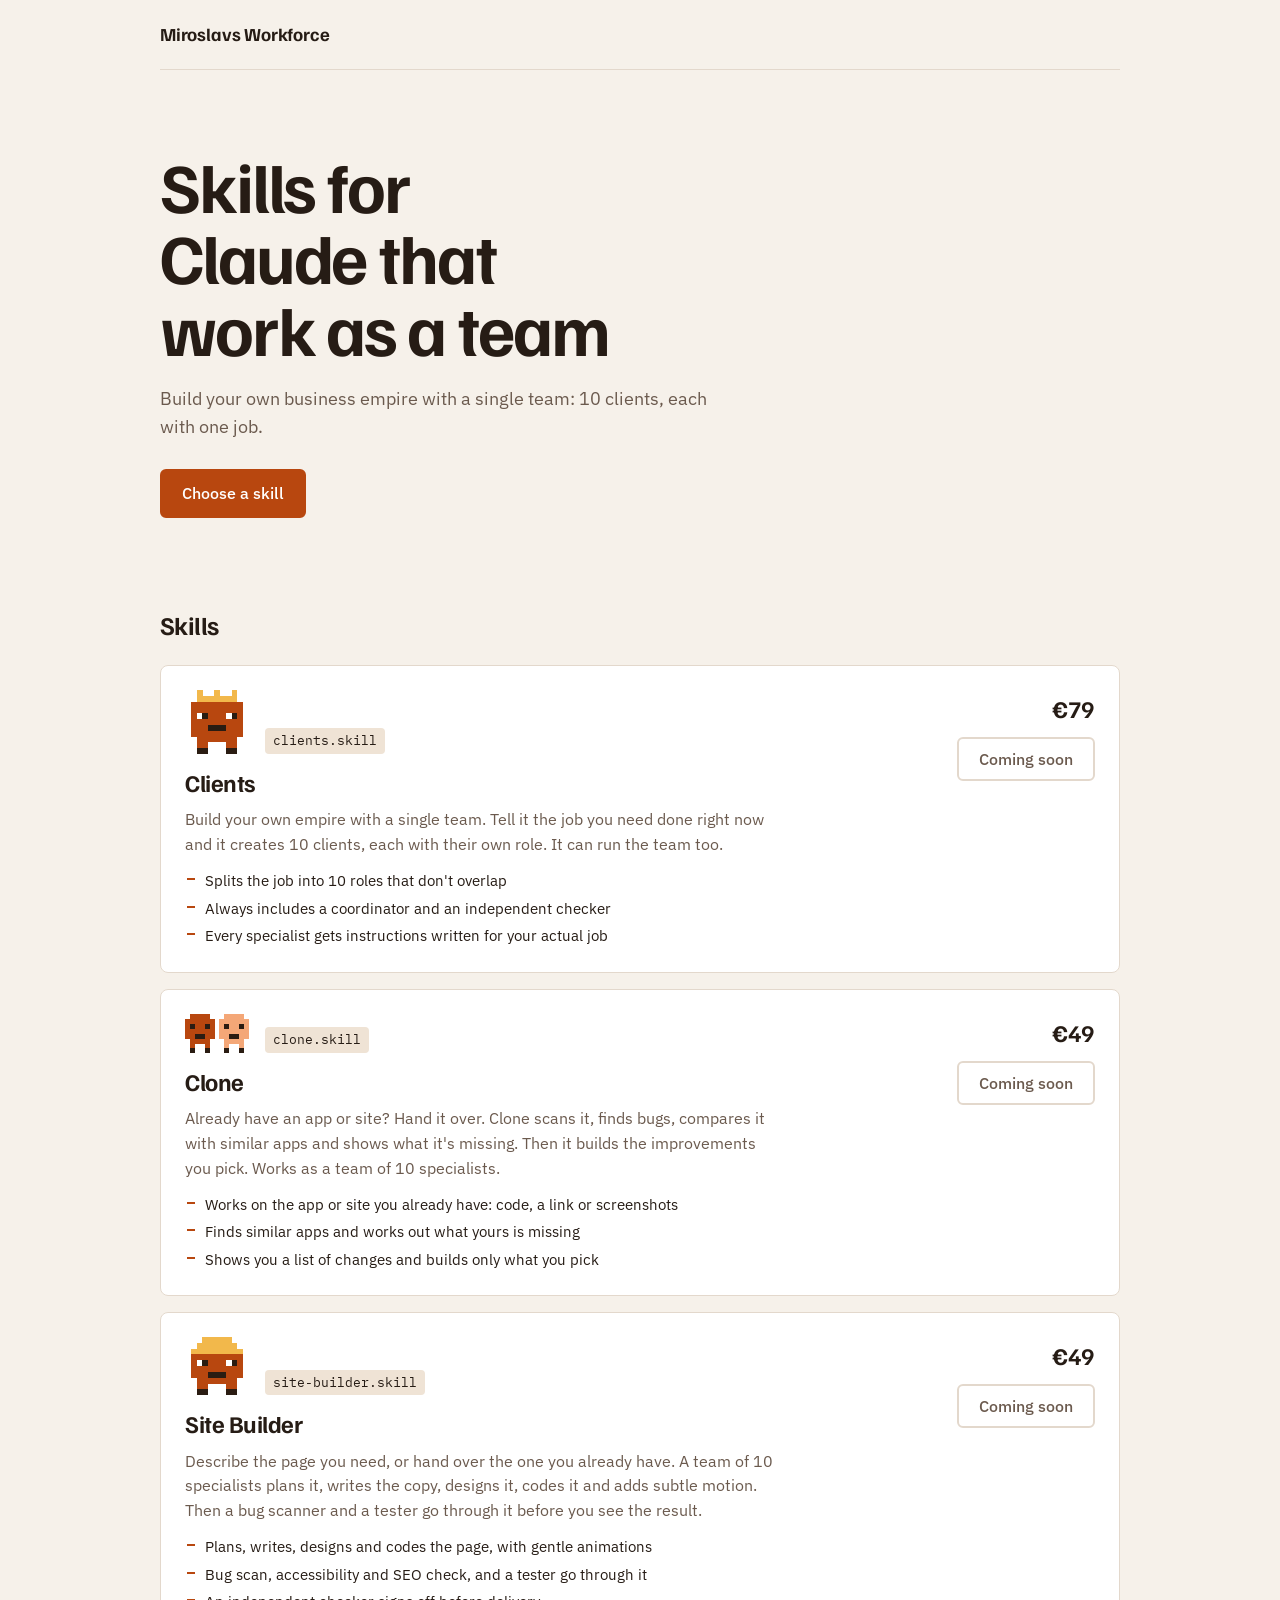
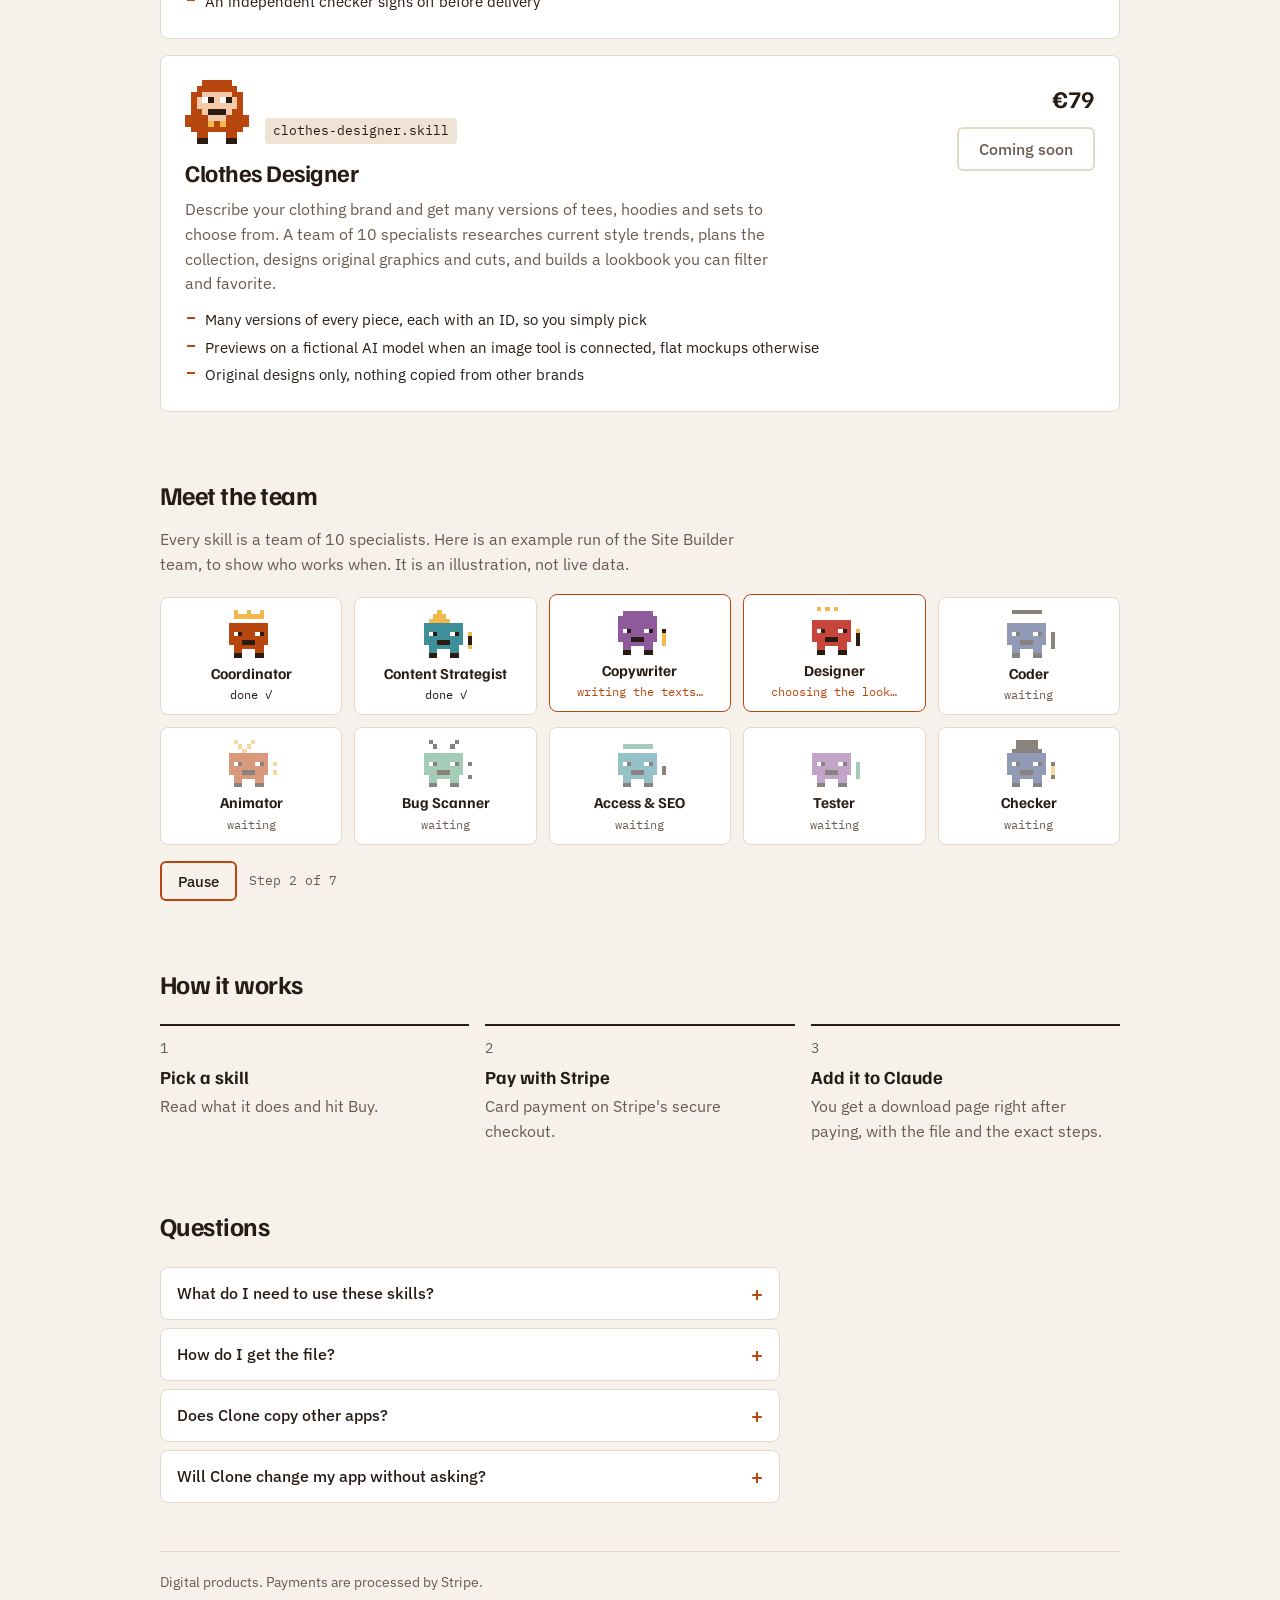
==== index.html @ 4126d60d "Add animated team demo section Co-Authored-By: Claude Sonnet 5.5 <noreply@anthropic.com> Claude-Sess" ====
<!doctype html>
<html lang="en">
<head>
<meta charset="utf-8">
<meta name="viewport" content="width=device-width, initial-scale=1, viewport-fit=cover">
<meta name="description" content="Ready-made skills for Claude. Clone improves the app or site you already have. Clients builds a team of 10 specialists for any job. Site Builder builds web pages. Clothes Designer creates clothing-brand collections.">
<meta property="og:title" content="Miroslavs Workforce">
<meta property="og:description" content="Build your own business empire with a single team of 10 clients.">
<meta property="og:type" content="website">
<style>*,*::before,*::after{box-sizing:border-box}body{margin:0}img{max-width:100%}[hidden]{display:none!important}</style>
<title>Miroslavs Workforce</title>
<link rel="preconnect" href="https://fonts.googleapis.com">
<link rel="preconnect" href="https://fonts.gstatic.com" crossorigin>
<link rel="stylesheet" href="https://fonts.googleapis.com/css2?family=Familjen+Grotesk:wght@500;700&family=IBM+Plex+Sans:wght@400;500&family=IBM+Plex+Mono:wght@400;500&display=swap">
<style>
/* Layout: ľavo zarovnaná stránka, skilly ako riadky katalógu so súborovou štítkou (.skill) ako hlavným motívom. */
:root {
  --bg: #F6F1EA;
  --surface: #FFFFFF;
  --fg: #261C15;
  --muted: #6B5A4E;
  --line: #E3D8CC;
  --accent: #B8470F;
  --accent-ink: #FFFFFF;
  --chip: #EFE3D5;
  --shadow: rgba(38, 28, 21, 0.12);
  --font-display: "Familjen Grotesk", "Helvetica Neue", Arial, sans-serif;
  --font-body: "IBM Plex Sans", system-ui, -apple-system, "Segoe UI", sans-serif;
  --font-mono: "IBM Plex Mono", ui-monospace, "SF Mono", Menlo, Consolas, monospace;
}
@media (prefers-color-scheme: dark) {
  :root:not([data-theme="light"]) {
    --bg: #17120E; --surface: #211A15; --fg: #F3EBE3; --muted: #BBA999;
    --line: #3A2E25; --accent: #F28B50; --accent-ink: #231207; --chip: #2B2119; --shadow: rgba(0, 0, 0, 0.45);
    color-scheme: dark;
  }
}
:root[data-theme="dark"] {
  --bg: #17120E; --surface: #211A15; --fg: #F3EBE3; --muted: #BBA999;
  --line: #3A2E25; --accent: #F28B50; --accent-ink: #231207; --chip: #2B2119; --shadow: rgba(0, 0, 0, 0.45);
  color-scheme: dark;
}
body {
  background: var(--bg);
  color: var(--fg);
  font-family: var(--font-body);
  font-size: 16px;
  line-height: 1.55;
  padding-inline: clamp(16px, 4vw, 32px);
  padding-block: 0 48px;
}
.salebar { position: sticky; top: 0; z-index: 50; margin-inline: calc(-1 * clamp(16px, 4vw, 32px)); padding: 10px 16px; background: var(--accent); color: var(--accent-ink); text-align: center; font-family: var(--font-mono); font-size: 0.85rem; font-weight: 500; letter-spacing: 0.02em; }
.salebar { cursor: pointer; overflow: hidden; padding-inline: 0; text-align: left; }
.salebar .track { display: flex; width: max-content; animation: salemove 24s linear infinite; }
.salebar .track span { padding-inline: 28px; white-space: nowrap; }
.salebar:hover .track { animation-play-state: paused; }
@keyframes salemove { from { transform: translateX(-50%); } to { transform: translateX(0); } }
@media (prefers-reduced-motion: reduce) { .salebar { text-align: center; } .salebar .track { animation: none; width: auto; justify-content: center; } .salebar .track span:not(:first-child) { display: none; } }
.salebar a { color: inherit; text-decoration: underline; }
.wrap { max-width: 960px; margin-inline: auto; }
a { color: var(--accent); }
:focus-visible { outline: 3px solid var(--accent); outline-offset: 3px; border-radius: 4px; }

.top { display: flex; align-items: center; justify-content: space-between; gap: 16px; padding-block: 20px; border-bottom: 1px solid var(--line); flex-wrap: wrap; }
.brand { font-family: var(--font-display); font-weight: 700; font-size: 1.15rem; letter-spacing: -0.01em; }
.social { display: flex; gap: 16px; flex-wrap: wrap; }
.social a { font-weight: 500; text-decoration: none; }
.social a:hover { text-decoration: underline; }

.hero { padding-block: clamp(40px, 8vw, 80px) clamp(32px, 6vw, 56px); }
.hero h1 { font-family: var(--font-display); font-weight: 700; font-size: clamp(2.4rem, 7vw, 4.4rem); line-height: 1.02; letter-spacing: -0.03em; max-width: 14ch; text-wrap: balance; margin: 0; }
.hero p { max-width: 52ch; margin: 20px 0 0; color: var(--muted); font-size: 1.125rem; }
.hero .cta { display: inline-block; margin-top: 28px; }

.btn { display: inline-flex; align-items: center; justify-content: center; min-height: 44px; padding: 10px 20px; border-radius: 6px; border: 2px solid var(--accent); background: var(--accent); color: var(--accent-ink); font-family: var(--font-body); font-weight: 500; font-size: 1rem; text-decoration: none; cursor: pointer; }
.btn:hover { filter: brightness(1.08); }
.btn:disabled, .btn[aria-disabled="true"] { background: transparent; color: var(--muted); border-color: var(--line); cursor: not-allowed; filter: none; }

h2 { font-family: var(--font-display); font-size: 1.6rem; letter-spacing: -0.02em; margin: 0 0 20px; }
section { padding-block: 32px; }

.filters { display: flex; flex-wrap: wrap; gap: 8px; margin-bottom: 20px; }
.filters button { min-height: 36px; padding: 4px 14px; border-radius: 999px; border: 1px solid var(--line); background: var(--surface); color: var(--fg); font: inherit; font-size: 0.9rem; cursor: pointer; }
.filters button[aria-pressed="true"] { background: var(--accent); border-color: var(--accent); color: var(--accent-ink); }

.catalog { display: flex; flex-direction: column; gap: 16px; }
.item { display: grid; grid-template-columns: minmax(0, 1fr) auto; gap: 20px 32px; background: var(--surface); border: 1px solid var(--line); border-radius: 8px; padding: 24px; align-items: start; }
.item[hidden] { display: none !important; }
.file { display: inline-block; font-family: var(--font-mono); font-size: 0.8rem; background: var(--chip); color: var(--fg); padding: 3px 8px; border-radius: 4px; margin-bottom: 10px; }
.item h3 { font-family: var(--font-display); font-size: 1.5rem; letter-spacing: -0.02em; margin: 0 0 6px; }
.item p { margin: 0 0 12px; color: var(--muted); max-width: 60ch; }
.item ul { margin: 0; padding: 0; list-style: none; display: grid; gap: 4px; font-size: 0.95rem; }
.item li { padding-left: 20px; position: relative; min-width: 0; }
.item li::before { content: ""; position: absolute; left: 2px; top: 0.6em; width: 8px; height: 2px; background: var(--accent); }
.buy { display: flex; flex-direction: column; align-items: flex-end; gap: 10px; min-width: 150px; }
.price { font-family: var(--font-display); font-weight: 700; font-size: 1.5rem; letter-spacing: -0.02em; }
.price.soon { font-size: 1rem; font-weight: 500; color: var(--muted); font-family: var(--font-body); letter-spacing: 0; }

.steps { display: grid; grid-template-columns: repeat(auto-fit, minmax(220px, 1fr)); gap: 16px; padding: 0; margin: 0; list-style: none; counter-reset: step; }
.steps li { counter-increment: step; border-top: 2px solid var(--fg); padding-top: 12px; min-width: 0; }
.steps li::before { content: counter(step); display: block; font-family: var(--font-mono); font-size: 0.85rem; color: var(--muted); margin-bottom: 4px; }
.steps strong { display: block; font-family: var(--font-display); font-size: 1.15rem; margin-bottom: 2px; }
.steps span { color: var(--muted); }

.about p { max-width: 62ch; margin: 0 0 12px; }
.contact { font-family: var(--font-mono); font-size: 0.95rem; user-select: all; }

.faq { display: grid; gap: 8px; max-width: 62ch; }
.faq details { background: var(--surface); border: 1px solid var(--line); border-radius: 8px; }
.faq summary { list-style: none; cursor: pointer; padding: 10px 16px; min-height: 44px; display: flex; align-items: center; justify-content: space-between; gap: 16px; font-weight: 500; }
.faq summary::-webkit-details-marker { display: none; }
.faq summary::after { content: "+"; font-family: var(--font-mono); font-size: 1.25rem; color: var(--accent); flex: none; }
.faq details[open] summary::after { content: "\2212"; }
.faq .ans { margin: 0; padding: 0 16px 14px; color: var(--muted); }

footer { border-top: 1px solid var(--line); padding-top: 20px; margin-top: 16px; color: var(--muted); font-size: 0.875rem; display: grid; gap: 4px; }

.price-box { display: flex; flex-direction: column; align-items: flex-end; gap: 4px; }
.now-row { display: flex; align-items: baseline; gap: 10px; flex-wrap: wrap; justify-content: flex-end; }
.was { color: var(--muted); font-size: 1rem; }
.badge { font-family: var(--font-mono); font-size: 0.8rem; font-weight: 500; background: var(--accent); color: var(--accent-ink); padding: 2px 8px; border-radius: 999px; }
.launch { font-family: var(--font-mono); font-size: 0.75rem; color: var(--muted); text-transform: uppercase; letter-spacing: 0.08em; }
.ends { font-size: 0.85rem; color: var(--muted); }

@media (max-width: 640px) {
  .price-box { align-items: flex-start; }
  .now-row { justify-content: flex-start; }
  .item { grid-template-columns: minmax(0, 1fr); padding: 20px; }
  .buy { flex-direction: row; align-items: center; justify-content: space-between; min-width: 0; flex-wrap: wrap; }
}
@media (prefers-reduced-motion: no-preference) {
  html { scroll-behavior: smooth; }
  .hero h1, .hero p, .hero .cta { animation: rise 0.6s ease both; }
  .hero p { animation-delay: 0.08s; }
  .hero .cta { animation-delay: 0.16s; }
  .item { animation: rise 0.5s ease both; transition: transform 0.18s ease, border-color 0.18s ease, box-shadow 0.18s ease; }
  .item:nth-child(2) { animation-delay: 0.08s; }
  @media (hover: hover) {
    .item:hover { transform: translateY(-3px); border-color: var(--accent); box-shadow: 0 10px 28px var(--shadow); }
  }
  .faq details[open] .ans { animation: rise 0.3s ease both; }
  .badge { animation: pop 0.5s 0.35s ease both; }
  .steps li { animation: rise 0.5s ease both; }
  .steps li:nth-child(2) { animation-delay: 0.08s; }
  .steps li:nth-child(3) { animation-delay: 0.16s; }
  .btn { transition: filter 0.15s ease, transform 0.1s ease; }
  .btn:not([aria-disabled="true"]):active { transform: scale(0.97); }
  .filters button { transition: background 0.15s ease, color 0.15s ease; }
  @keyframes rise { from { opacity: 0; transform: translateY(10px); } to { opacity: 1; transform: none; } }
  @keyframes pop { 0% { opacity: 0; transform: scale(0.6); } 70% { opacity: 1; transform: scale(1.12); } 100% { opacity: 1; transform: scale(1); } }
}


.head { display: flex; align-items: flex-end; gap: 16px; margin-bottom: 10px; }
.head .file { margin-bottom: 0; }
.sprite { width: 64px; height: auto; flex: none; shape-rendering: crispEdges; image-rendering: pixelated; animation: spritebob 1.2s steps(1, end) infinite; }
@keyframes spritebob { 0%, 100% { transform: translateY(0); } 50% { transform: translateY(-3px); } }
@media (prefers-reduced-motion: reduce) { .sprite { animation: none; } }

.crew-note { color: var(--muted); max-width: 60ch; margin: -8px 0 20px; }
.crew { display: grid; grid-template-columns: repeat(5, minmax(0, 1fr)); gap: 12px; }
@media (max-width: 760px) { .crew { grid-template-columns: repeat(2, minmax(0, 1fr)); } }
.mate { background: var(--surface); border: 1px solid var(--line); border-radius: 8px; padding: 12px 10px 10px; text-align: center; transition: border-color .25s ease, transform .25s ease; min-width: 0; }
.mate .sprite { width: 52px; margin: 0 auto 6px; display: block; animation: none; opacity: .55; transition: opacity .25s ease; }
.mate .nm { font-family: var(--font-display); font-weight: 700; font-size: .95rem; line-height: 1.2; }
.mate .st { font-family: var(--font-mono); font-size: .72rem; color: var(--muted); margin-top: 4px; min-height: 1.1em; }
.mate.working { border-color: var(--accent); transform: translateY(-3px); }
.mate.working .sprite { opacity: 1; animation: spritebob .5s steps(1, end) infinite; }
.mate.working .st { color: var(--accent); }
.mate.done .sprite { opacity: 1; animation: none; }
.mate.done .st { color: var(--fg); }
.crew-ctrl { display: flex; align-items: center; gap: 12px; margin-top: 16px; flex-wrap: wrap; }
.crew-ctrl button { min-height: 40px; padding: 8px 16px; border-radius: 6px; border: 2px solid var(--accent); background: transparent; color: var(--fg); font: 500 .95rem var(--font-body); cursor: pointer; }
.crew-ctrl button:hover { background: var(--chip); }
.crew-ctrl .wave { font-family: var(--font-mono); font-size: .8rem; color: var(--muted); }
@media (prefers-reduced-motion: reduce) { .mate, .mate .sprite { transition: none; } .mate.working { transform: none; } .mate.working .sprite { animation: none; } }
</style>
</head>
<body>


<!--
  AKO PRIDAŤ NOVÝ SKILL
  1. Nižšie v poli PRODUCTS skopíruj jeden blok { ... } a uprav ho.
  2. V Stripe vytvor platobný odkaz a vlož ho do stripeUrl. Kým je stripeUrl prázdne, tlačidlo ukazuje "Coming soon".
  3. price je cena, ktorú zákazník naozaj zaplatí (číslo, napr. 35). regularPrice je vyššia cena, ktorú budeš naozaj účtovať po skončení akcie.
     Ak je regularPrice vyplnená, stránka ukáže prečiarknutú cenu a % zľavy sama. Ak ju zmažeš, zľava zmizne.
     offerEnds je text typu "31 October". Vyplň ho len ak sa cena v ten deň naozaj zvýši, inak ho nechaj prázdny.
     Pozor: prečiarknutá cena musí byť pravdivá. V EÚ je zavádzajúca zľava z vymyslenej ceny nezákonná.
  Polia o tebe (meno, texty, Instagram, TikTok, kontakt, firemné údaje) sú v PROFILE. Prázdne polia sa na stránke nezobrazia.
-->

<div class="salebar" id="salebar" role="link" tabindex="0" aria-label="Launch sale ends soon. See the skills" hidden><div class="track" id="saletrack"></div></div>

<div class="wrap">
  <header class="top">
    <div class="brand" id="brand"></div>
    <nav class="social" id="social" aria-label="Social media"></nav>
  </header>

  <div class="hero">
    <h1 id="headline"></h1>
    <p id="tagline"></p>
    <a class="btn cta" href="#skilly">Choose a skill</a>
  </div>

  <section id="skilly" aria-labelledby="h-skilly">
    <h2 id="h-skilly">Skills</h2>
    <div class="filters" id="filters" hidden></div>
    <div class="catalog" id="catalog"></div>
  </section>

  <section aria-labelledby="h-crew">
    <h2 id="h-crew">Meet the team</h2>
    <p class="crew-note">Every skill is a team of 10 specialists. Here is an example run of the Site Builder team, to show who works when. It is an illustration, not live data.</p>
    <div class="crew" id="crew"></div>
    <div class="crew-ctrl"><button type="button" id="crew-btn" aria-pressed="false">Pause</button><span class="wave" id="crew-wave" aria-live="polite"></span></div>
  </section>

  <section aria-labelledby="h-how">
    <h2 id="h-how">How it works</h2>
    <ol class="steps">
      <li><strong>Pick a skill</strong><span>Read what it does and hit Buy.</span></li>
      <li><strong>Pay with Stripe</strong><span>Card payment on Stripe's secure checkout.</span></li>
      <li><strong>Add it to Claude</strong><span>You get a download page right after paying, with the file and the exact steps.</span></li>
    </ol>
  </section>

  <section aria-labelledby="h-faq">
    <h2 id="h-faq">Questions</h2>
    <div class="faq" id="faq"></div>
  </section>

  <section class="about" id="about" aria-labelledby="h-about" hidden>
    <h2 id="h-about">About me</h2>
    <div id="about-text"></div>
    <p class="contact" id="contact" hidden></p>
  </section>

  <footer id="footer"></footer>
</div>

<script>
/* Údaje o tebe. Prázdne polia sa nezobrazia. */
const PROFILE = {
  brand: "Miroslavs Workforce",
  name: "",
  tagline: "Build your own business empire with a single team: 10 clients, each with one job.",
  about: "",          /* Pár viet o tebe. Odseky oddeľ prázdnym riadkom. */
  instagram: "",      /* celý odkaz, napr. https://www.instagram.com/tvoj_ucet */
  tiktok: "",         /* celý odkaz, napr. https://www.tiktok.com/@tvoj_ucet */
  email: "",          /* kontaktný e-mail */
  legal: ""           /* obchodné meno, IČO a podobne */
};

/* Katalóg. Nový skill = ďalší blok. */
const CURRENCY = "€";

const PRODUCTS = [
  {
    id: "clients",
    name: "Clients",
    file: "clients.skill",
    tag: "Agent teams",
    price: 60,
    regularPrice: 79,
    offerEnds: "",
    stripeUrl: "",
    description: "Build your own empire with a single team. Tell it the job you need done right now and it creates 10 clients, each with their own role. It can run the team too.",
    features: [
      "Splits the job into 10 roles that don't overlap",
      "Always includes a coordinator and an independent checker",
      "Every specialist gets instructions written for your actual job"
    ]
  },
  {
    id: "clone",
    name: "Clone",
    file: "clone.skill",
    tag: "Apps",
    price: 45,
    regularPrice: 49,
    offerEnds: "",
    stripeUrl: "",
    description: "Already have an app or site? Hand it over. Clone scans it, finds bugs, compares it with similar apps and shows what it's missing. Then it builds the improvements you pick. Works as a team of 10 specialists.",
    features: [
      "Works on the app or site you already have: code, a link or screenshots",
      "Finds similar apps and works out what yours is missing",
      "Shows you a list of changes and builds only what you pick"
    ]
  },
  {
    id: "site-builder",
    name: "Site Builder",
    file: "site-builder.skill",
    tag: "Websites",
    price: 45,
    regularPrice: 49,
    offerEnds: "",
    stripeUrl: "",
    description: "Describe the page you need, or hand over the one you already have. A team of 10 specialists plans it, writes the copy, designs it, codes it and adds subtle motion. Then a bug scanner and a tester go through it before you see the result.",
    features: [
      "Plans, writes, designs and codes the page, with gentle animations",
      "Bug scan, accessibility and SEO check, and a tester go through it",
      "An independent checker signs off before delivery"
    ]
  },
  {
    id: "clothes-designer",
    name: "Clothes Designer",
    file: "clothes-designer.skill",
    tag: "Fashion",
    price: 55,
    regularPrice: 79,
    offerEnds: "",
    stripeUrl: "",
    description: "Describe your clothing brand and get many versions of tees, hoodies and sets to choose from. A team of 10 specialists researches current style trends, plans the collection, designs original graphics and cuts, and builds a lookbook you can filter and favorite.",
    features: [
      "Many versions of every piece, each with an ID, so you simply pick",
      "Previews on a fictional AI model when an image tool is connected, flat mockups otherwise",
      "Original designs only, nothing copied from other brands"
    ]
  }
];

const FAQ = [
  { q: "What do I need to use these skills?", a: "Claude with code execution and file creation turned on. The download page after payment walks you through adding the skill." },
  { q: "How do I get the file?", a: "Right after you pay, you land on a download page with your file and the steps to add it to Claude." },
  { q: "Does Clone copy other apps?", a: "No. It learns ideas and feature lists from similar apps, never their code, text, images or design." },
  { q: "Will Clone change my app without asking?", a: "No. It shows you a list of improvements first and builds only the ones you choose. It works on a copy, so your original stays untouched until you decide." }
];

function el(tag, attrs, children) {
  const node = document.createElement(tag);
  if (attrs) for (const k in attrs) {
    if (k === "text") node.textContent = attrs[k];
    else node.setAttribute(k, attrs[k]);
  }
  (children || []).forEach(function (c) { node.appendChild(c); });
  return node;
}

document.getElementById("brand").textContent = PROFILE.name ? PROFILE.brand + " · " + PROFILE.name : PROFILE.brand;
document.getElementById("headline").textContent = "Skills for Claude that work as a team";
document.getElementById("tagline").textContent = PROFILE.tagline;

const social = document.getElementById("social");
[["Instagram", PROFILE.instagram], ["TikTok", PROFILE.tiktok]].forEach(function (s) {
  if (s[1]) social.appendChild(el("a", { href: s[1], target: "_blank", rel: "noopener noreferrer", text: s[0] }));
});
if (!social.children.length) social.hidden = true;

// Launch offer really ends on this date (end of day). After it the regular price applies.
const OFFER_END = new Date("2026-10-31T23:59:59");
// Sale bar shows only while the offer is real and inside the last 30 days.
(function () {
  const left = (OFFER_END - new Date()) / 86400000;
  const bar = document.getElementById("salebar");
  if (bar) {
    const t = document.getElementById("saletrack");
    for (let i = 0; i < 8; i++) {
      const sp = document.createElement("span");
      sp.textContent = "Launch sale ends soon · See the skills ↓";
      if (i) sp.setAttribute("aria-hidden", "true");
      t.appendChild(sp);
    }
    bar.addEventListener("click", function () { const c = document.getElementById("catalog"); if (c) c.scrollIntoView({ behavior: "smooth", block: "start" }); });
    bar.addEventListener("keydown", function (e) { if (e.key === "Enter" || e.key === " ") { e.preventDefault(); bar.click(); } });
  }
  if (bar && left > 0 && left <= 30 && PRODUCTS.some(function (x) { return x.price && x.regularPrice; })) bar.hidden = false;
})();
/* Pixel mascots, one per skill. Letters map to the colors below. */
const SPRITE_COLORS = { B: "var(--accent)", D: "#2A1C12", W: "#FFFFFF", Y: "#F2B84B", A: "#F4A777", S: "#F6C9A8" };
const SPRITES = {
  "clients": ["..Y..Y..Y..", "..YYYYYYY..", ".BBBBBBBBB.", ".BBBBBBBBB.", ".BWDBBBWDB.", ".BBBBBBBBB.", ".BBBDDDBBB.", ".BBBBBBBBB.", "..BBBBBBB..", "..BB...BB..", "..DD...DD.."],
  "clone": [".BBBB...AAAA.", "BBBBBB.AAAAAA", "BDBBDB.ADAADA", "BBBBBB.AAAAAA", "BBDDBB.AADDAA", ".BBBB...AAAA.", ".B..B...A..A.", ".D..D...D..D."],
  "site-builder": ["...YYYYY...", "..YYYYYYY..", ".YYYYYYYYY.", ".BBBBBBBBB.", ".BWDBBBWDB.", ".BBBBBBBBB.", ".BBBDDDBBB.", "..BBBBBBB..", "..BB...BB..", "..DD...DD.."],
  "clothes-designer": ["...BBBBB...", "..BBBBBBB..", ".BBSSSSSBB.", ".BSWDSWDSB.", ".BSSSSSSSB.", ".BBSDDDSBB.", "BBBBSSSBBBB", "BBBBYBYBBBB", ".BBBBBBBBB.", "..BB...BB..", "..DD...DD.."]
};
function makeSprite(id, delay) {
  const rows = SPRITES[id]; if (!rows) return null;
  const NS = "http://www.w3.org/2000/svg", w = rows[0].length, h = rows.length;
  const svg = document.createElementNS(NS, "svg");
  svg.setAttribute("viewBox", "0 0 " + w + " " + h); svg.setAttribute("class", "sprite");
  svg.setAttribute("aria-hidden", "true"); svg.style.animationDelay = (delay * -0.3) + "s";
  rows.forEach(function (row, y) {
    for (let x = 0; x < row.length; x++) {
      const c = SPRITE_COLORS[row[x]]; if (!c) continue;
      const r = document.createElementNS(NS, "rect");
      r.setAttribute("x", x); r.setAttribute("y", y); r.setAttribute("width", 1.02); r.setAttribute("height", 1.02); r.setAttribute("fill", c);
      svg.appendChild(r);
    }
  });
  return svg;
}
let spriteCount = 0;
function renderItem(p) {
  if (p.regularPrice && p.price && new Date() > OFFER_END) { p = Object.assign({}, p, { price: p.regularPrice, regularPrice: null }); }
  const buy = el("div", { "class": "buy" });
  const box = el("div", { "class": "price-box" });
  if (p.price) {
    if (p.regularPrice && p.regularPrice > p.price) {
      const pct = Math.round((1 - p.price / p.regularPrice) * 100);
      box.appendChild(el("div", { "class": "launch", text: "Launch price" }));
      box.appendChild(el("div", { "class": "now-row" }, [
        el("s", { "class": "was", text: CURRENCY + p.regularPrice }),
        el("span", { "class": "price", text: CURRENCY + p.price }),
        el("span", { "class": "badge", text: "-" + pct + "%" })
      ]));
      const daysLeft = (OFFER_END - new Date()) / 86400000;
      box.appendChild(el("div", { "class": "ends", text: daysLeft <= 30 ? "Ends soon" : "Ends this year" }));
    } else {
      box.appendChild(el("div", { "class": "price", text: CURRENCY + p.price }));
    }
  } else {
    box.appendChild(el("div", { "class": "price soon", text: "Price coming soon" }));
  }
  buy.appendChild(box);
  if (p.stripeUrl) {
    buy.appendChild(el("a", { "class": "btn", href: p.stripeUrl, target: "_blank", rel: "noopener noreferrer", text: "Buy" }));
  } else {
    buy.appendChild(el("button", { "class": "btn", type: "button", disabled: "", text: "Coming soon" }));
  }
  const list = el("ul");
  (p.features || []).forEach(function (f) { list.appendChild(el("li", { text: f })); });
  const spr = makeSprite(p.id, spriteCount++);
  const headKids = [el("span", { "class": "file", text: p.file })];
  if (spr) headKids.unshift(spr);
  const info = el("div", null, [
    el("div", { "class": "head" }, headKids),
    el("h3", { text: p.name }),
    el("p", { text: p.description }),
    list
  ]);
  const item = el("article", { "class": "item", "data-tag": p.tag || "" }, [info, buy]);
  return item;
}

const catalog = document.getElementById("catalog");
PRODUCTS.forEach(function (p) { catalog.appendChild(renderItem(p)); });

/* Filter podľa témy sa zobrazí, keď bude v katalógu viac ako 4 skilly. */
if (PRODUCTS.length > 4) {
  const tags = ["All"].concat(PRODUCTS.map(function (p) { return p.tag; }).filter(function (t, i, a) { return t && a.indexOf(t) === i; }));
  const bar = document.getElementById("filters");
  bar.hidden = false;
  tags.forEach(function (t, i) {
    const b = el("button", { type: "button", "aria-pressed": i === 0 ? "true" : "false", text: t });
    b.addEventListener("click", function () {
      Array.prototype.forEach.call(bar.children, function (c) { c.setAttribute("aria-pressed", c === b ? "true" : "false"); });
      Array.prototype.forEach.call(catalog.children, function (item) {
        item.hidden = !(t === "All" || item.getAttribute("data-tag") === t);
      });
    });
    bar.appendChild(b);
  });
}

if (PROFILE.about || PROFILE.email) {
  document.getElementById("about").hidden = false;
  const box = document.getElementById("about-text");
  PROFILE.about.split(/\n\s*\n/).filter(Boolean).forEach(function (para) { box.appendChild(el("p", { text: para })); });
  if (PROFILE.email) {
    const c = document.getElementById("contact");
    c.hidden = false;
    c.textContent = PROFILE.email;
  }
}

const faqBox = document.getElementById("faq");
FAQ.forEach(function (f) {
  faqBox.appendChild(el("details", null, [
    el("summary", { text: f.q }),
    el("p", { "class": "ans", text: f.a })
  ]));
});

const footer = document.getElementById("footer");
footer.appendChild(el("div", { text: "Digital products. Payments are processed by Stripe." }));
if (PROFILE.legal) footer.appendChild(el("div", { text: PROFILE.legal }));



/* Team demo: 10 pixel specialists, each with a role, worked through in waves like the real team. */
(function () {
  const HATS = {
    crown: ["..Y..Y..Y..", "..YYYYYYY..", "..........."],
    wizard: ["....Y......", "...YYY.....", "..YYYYY...."],
    beret: ["...........", "..CCCCCCC..", ".CCCCCCCCC."],
    tuft: ["..Y.Y.Y...", "...........", "..........."],
    phones: ["..DDDDDDD..", "..........." , "..........."],
    spark: ["..Y...Y....", "...Y.Y.....", "....Y......"],
    bug: ["..D.....D..", "...D...D...", "..........."],
    cap: ["...........", "..GGGGGGG..", "..........."],
    lab: ["...........", "..WWWWWWW..", "..WWWWWWW.."],
    tophat: ["...DDDDD...", "...DDDDD...", "..DDDDDDD.."]
  };
  const BODY = [".CCCCCCCCC.", ".CCCCCCCCC.", ".CWDCCCWDC.", ".CCCCCCCCC.", ".CCCDDDCCC.", "..CCCCCCC..", "..CC...CC..", "..DD...DD.."];
  const TEAM = [
    { n: "Coordinator", hat: "crown", c: "B", tool: "..W.WWW." , wave: 0, act: "splitting the work" },
    { n: "Content Strategist", hat: "wizard", c: "T", tool: "..YDDY..", wave: 0, act: "planning sections" },
    { n: "Copywriter", hat: "beret", c: "P", tool: "..DYYYD.", wave: 1, act: "writing the texts" },
    { n: "Designer", hat: "tuft", c: "R", tool: "..YDDDD.", wave: 1, act: "choosing the look" },
    { n: "Coder", hat: "phones", c: "K", tool: "..DDDDD.", wave: 2, act: "building the page" },
    { n: "Animator", hat: "spark", c: "B", tool: "..Y.Y.Y.", wave: 3, act: "adding motion" },
    { n: "Bug Scanner", hat: "bug", c: "G", tool: "..DWWD..", wave: 4, act: "hunting bugs" },
    { n: "Access & SEO", hat: "cap", c: "T", tool: "..WDDW..", wave: 4, act: "checking access" },
    { n: "Tester", hat: "lab", c: "P", tool: "..GGGG..", wave: 5, act: "clicking through" },
    { n: "Checker", hat: "tophat", c: "K", tool: "..DYYD..", wave: 6, act: "final check" }
  ];
  const COL = { B: "var(--accent)", C: null, D: "#2A1C12", W: "#FFFFFF", Y: "#F2B84B", T: "#3F8F9B", P: "#8E5A9B", R: "#C8453B", K: "#3A4A7A", G: "#5BA37B" };
  const NS = "http://www.w3.org/2000/svg";
  function sprite(m) {
    const rows = HATS[m.hat].concat(BODY).map(function (r) { return r.replace(/C/g, m.c); });
    const svg = document.createElementNS(NS, "svg");
    svg.setAttribute("viewBox", "0 0 12 11"); svg.setAttribute("class", "sprite"); svg.setAttribute("aria-hidden", "true");
    rows.forEach(function (row, y) {
      for (let x = 0; x < row.length; x++) {
        const c = COL[row[x]]; if (!c) continue;
        const r = document.createElementNS(NS, "rect");
        r.setAttribute("x", x); r.setAttribute("y", y); r.setAttribute("width", 1.02); r.setAttribute("height", 1.02); r.setAttribute("fill", c);
        svg.appendChild(r);
      }
    });
    for (let i = 0; i < 5; i++) {
      const ch = m.tool[i + 1] || "."; const c = COL[ch]; if (!c || ch === ".") continue;
      const r = document.createElementNS(NS, "rect");
      r.setAttribute("x", 11); r.setAttribute("y", 4 + i); r.setAttribute("width", 1); r.setAttribute("height", 1.02); r.setAttribute("fill", c);
      svg.appendChild(r);
    }
    return svg;
  }
  const host = document.getElementById("crew"); if (!host) return;
  const cards = TEAM.map(function (m) {
    const st = el("div", { "class": "st", text: "waiting" });
    const card = el("div", { "class": "mate" }, [sprite(m), el("div", { "class": "nm", text: m.n }), st]);
    host.appendChild(card); return { m: m, card: card, st: st };
  });
  const btn = document.getElementById("crew-btn"), label = document.getElementById("crew-wave");
  const WAVES = 7, STEP = 2200;
  let wave = -1, timer = null, paused = false;
  const reduce = window.matchMedia("(prefers-reduced-motion: reduce)").matches;
  function show(w) {
    cards.forEach(function (c) {
      const k = c.m.wave;
      c.card.classList.toggle("working", k === w);
      c.card.classList.toggle("done", k < w);
      c.st.textContent = k === w ? c.m.act + "…" : (k < w ? "done ✓" : "waiting");
    });
    label.textContent = w >= WAVES ? "All 10 done" : "Step " + (w + 1) + " of " + WAVES;
  }
  function tick() {
    wave++; if (wave > WAVES + 1) wave = -1;
    show(wave);
  }
  function start() { if (timer) clearInterval(timer); timer = setInterval(tick, STEP); }
  if (reduce) { show(WAVES); btn.hidden = true; return; }
  tick(); start();
  btn.addEventListener("click", function () {
    paused = !paused; btn.textContent = paused ? "Play" : "Pause"; btn.setAttribute("aria-pressed", String(paused));
    if (paused) { clearInterval(timer); timer = null; } else start();
  });
})();
</script>

</body>
</html>
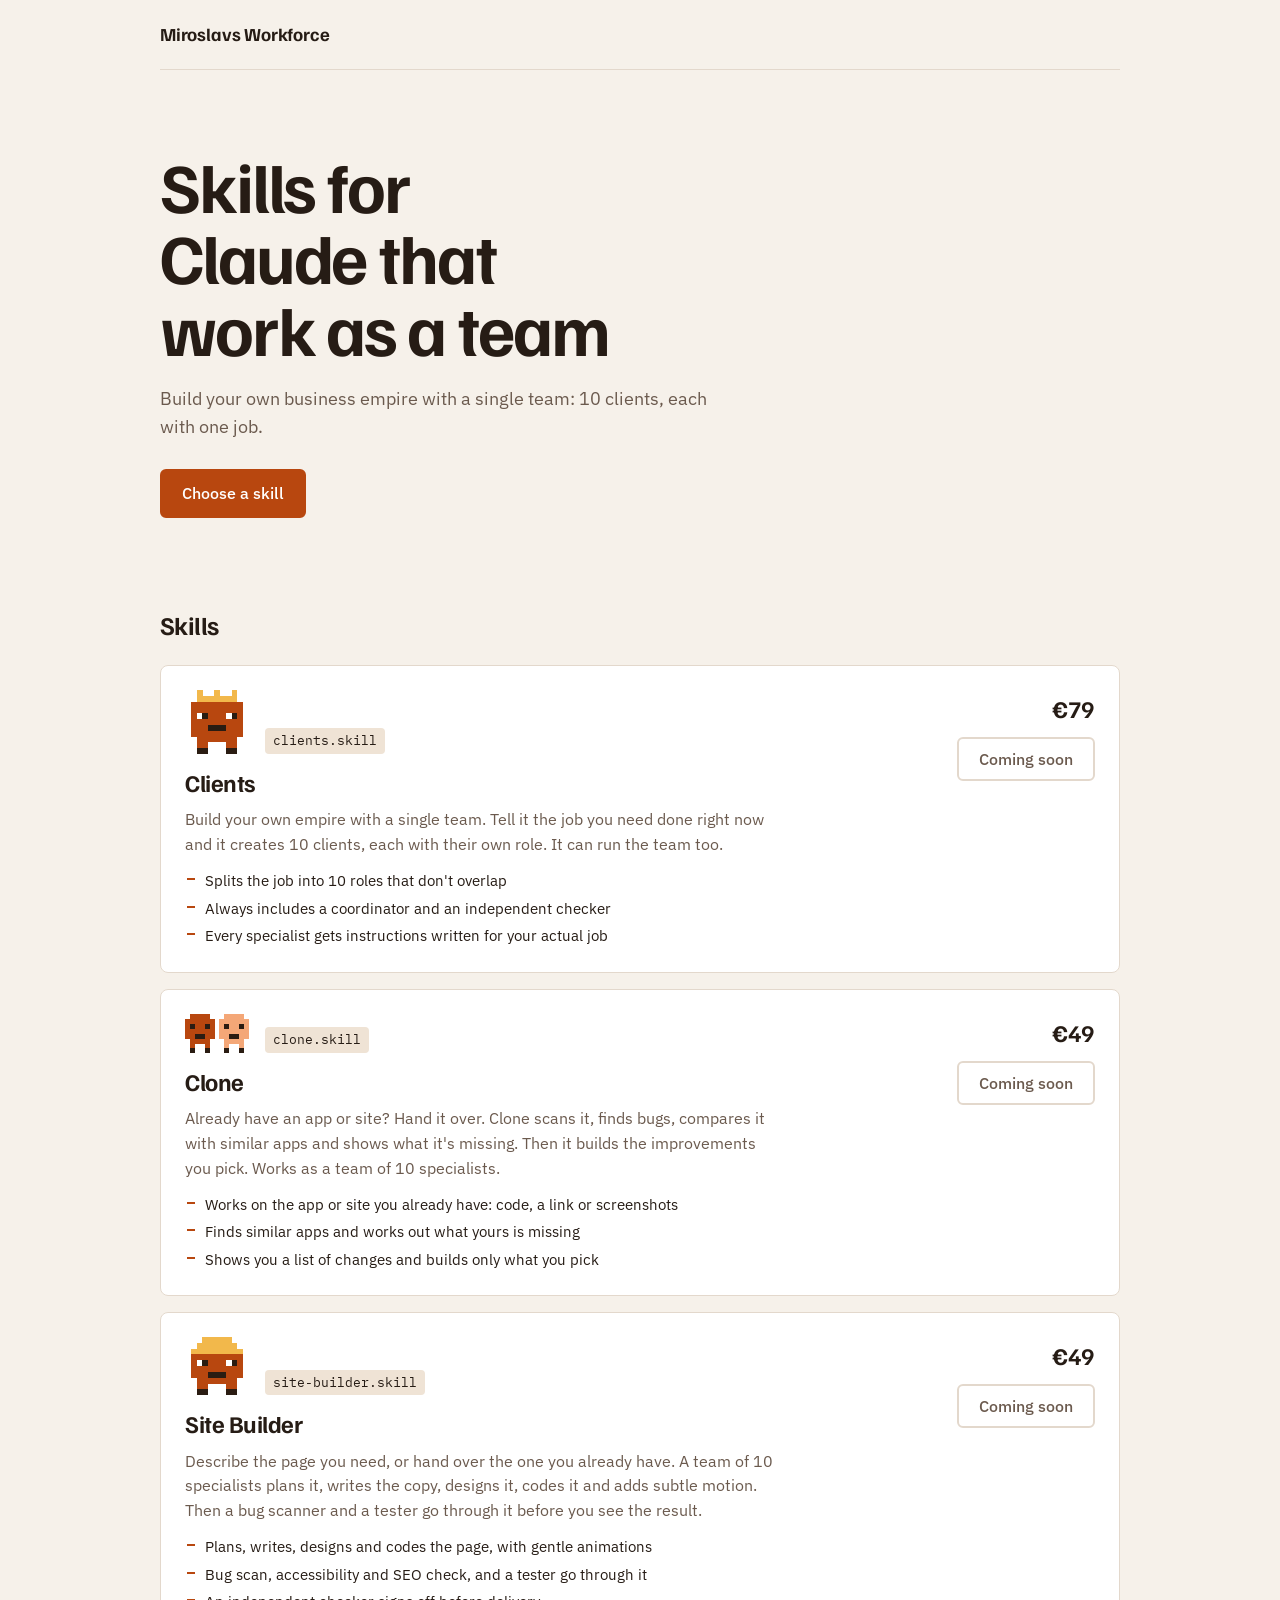
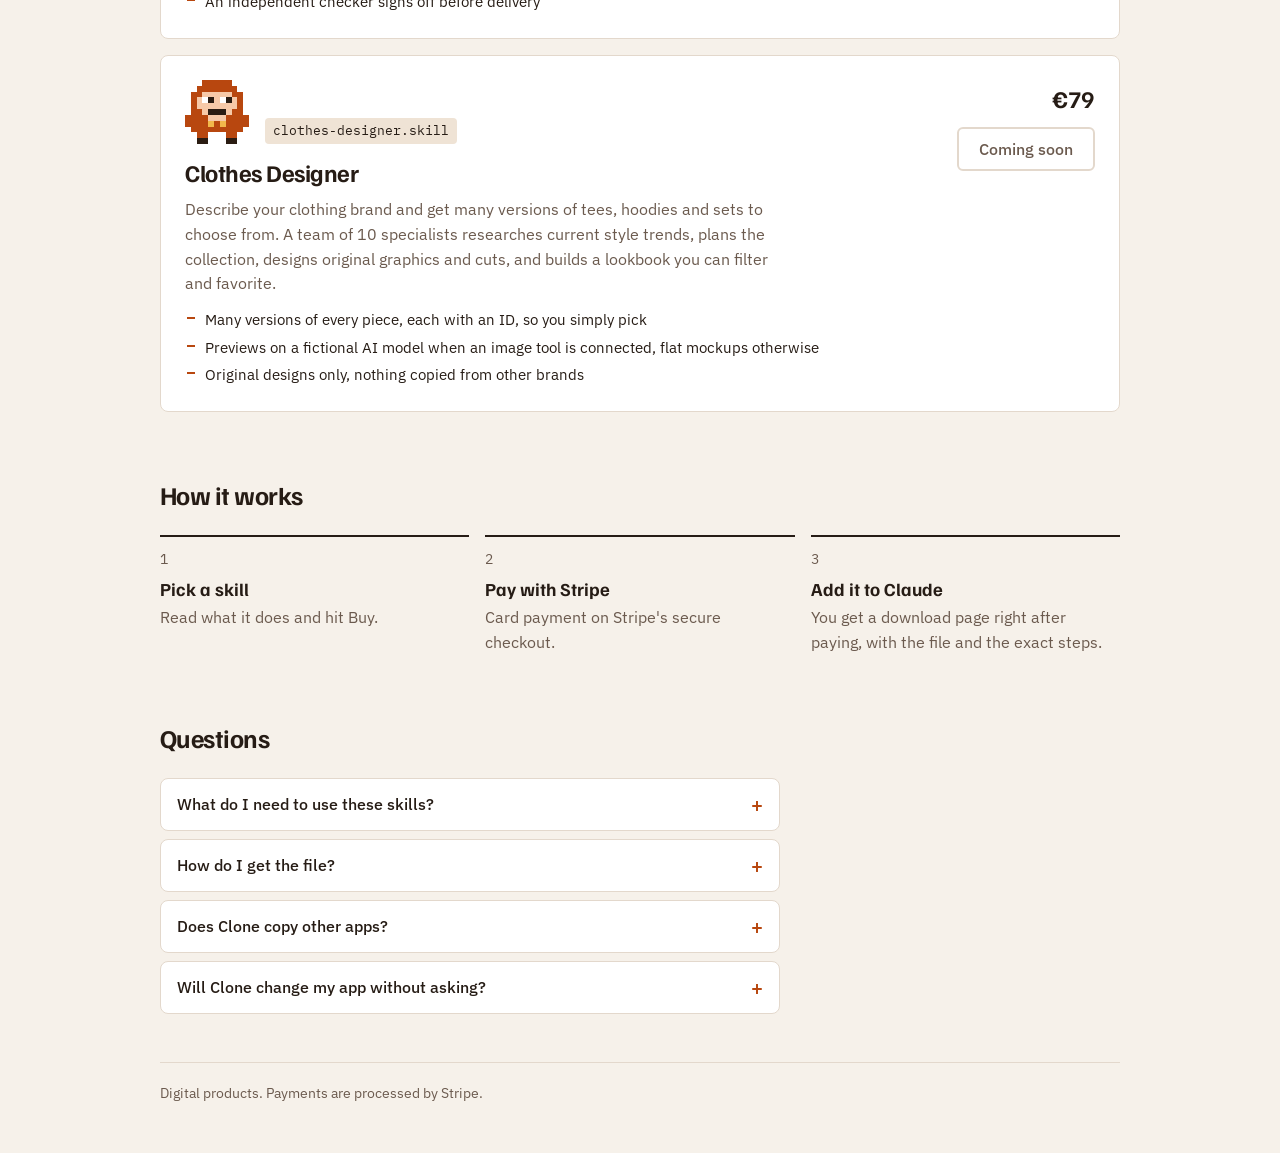
==== commit 6839ff11: "Remove team demo section from storefront Co-Authored-By: Claude Sonnet 5.5 <noreply@anthropic.com> C" ====
--- a/index.html
+++ b/index.html
@@ -208,13 +208,6 @@
     <h2 id="h-skilly">Skills</h2>
     <div class="filters" id="filters" hidden></div>
     <div class="catalog" id="catalog"></div>
-  </section>
-
-  <section aria-labelledby="h-crew">
-    <h2 id="h-crew">Meet the team</h2>
-    <p class="crew-note">Every skill is a team of 10 specialists. Here is an example run of the Site Builder team, to show who works when. It is an illustration, not live data.</p>
-    <div class="crew" id="crew"></div>
-    <div class="crew-ctrl"><button type="button" id="crew-btn" aria-pressed="false">Pause</button><span class="wave" id="crew-wave" aria-live="polite"></span></div>
   </section>
 
   <section aria-labelledby="h-how">
@@ -481,86 +474,6 @@
 
 
 
-/* Team demo: 10 pixel specialists, each with a role, worked through in waves like the real team. */
-(function () {
-  const HATS = {
-    crown: ["..Y..Y..Y..", "..YYYYYYY..", "..........."],
-    wizard: ["....Y......", "...YYY.....", "..YYYYY...."],
-    beret: ["...........", "..CCCCCCC..", ".CCCCCCCCC."],
-    tuft: ["..Y.Y.Y...", "...........", "..........."],
-    phones: ["..DDDDDDD..", "..........." , "..........."],
-    spark: ["..Y...Y....", "...Y.Y.....", "....Y......"],
-    bug: ["..D.....D..", "...D...D...", "..........."],
-    cap: ["...........", "..GGGGGGG..", "..........."],
-    lab: ["...........", "..WWWWWWW..", "..WWWWWWW.."],
-    tophat: ["...DDDDD...", "...DDDDD...", "..DDDDDDD.."]
-  };
-  const BODY = [".CCCCCCCCC.", ".CCCCCCCCC.", ".CWDCCCWDC.", ".CCCCCCCCC.", ".CCCDDDCCC.", "..CCCCCCC..", "..CC...CC..", "..DD...DD.."];
-  const TEAM = [
-    { n: "Coordinator", hat: "crown", c: "B", tool: "..W.WWW." , wave: 0, act: "splitting the work" },
-    { n: "Content Strategist", hat: "wizard", c: "T", tool: "..YDDY..", wave: 0, act: "planning sections" },
-    { n: "Copywriter", hat: "beret", c: "P", tool: "..DYYYD.", wave: 1, act: "writing the texts" },
-    { n: "Designer", hat: "tuft", c: "R", tool: "..YDDDD.", wave: 1, act: "choosing the look" },
-    { n: "Coder", hat: "phones", c: "K", tool: "..DDDDD.", wave: 2, act: "building the page" },
-    { n: "Animator", hat: "spark", c: "B", tool: "..Y.Y.Y.", wave: 3, act: "adding motion" },
-    { n: "Bug Scanner", hat: "bug", c: "G", tool: "..DWWD..", wave: 4, act: "hunting bugs" },
-    { n: "Access & SEO", hat: "cap", c: "T", tool: "..WDDW..", wave: 4, act: "checking access" },
-    { n: "Tester", hat: "lab", c: "P", tool: "..GGGG..", wave: 5, act: "clicking through" },
-    { n: "Checker", hat: "tophat", c: "K", tool: "..DYYD..", wave: 6, act: "final check" }
-  ];
-  const COL = { B: "var(--accent)", C: null, D: "#2A1C12", W: "#FFFFFF", Y: "#F2B84B", T: "#3F8F9B", P: "#8E5A9B", R: "#C8453B", K: "#3A4A7A", G: "#5BA37B" };
-  const NS = "http://www.w3.org/2000/svg";
-  function sprite(m) {
-    const rows = HATS[m.hat].concat(BODY).map(function (r) { return r.replace(/C/g, m.c); });
-    const svg = document.createElementNS(NS, "svg");
-    svg.setAttribute("viewBox", "0 0 12 11"); svg.setAttribute("class", "sprite"); svg.setAttribute("aria-hidden", "true");
-    rows.forEach(function (row, y) {
-      for (let x = 0; x < row.length; x++) {
-        const c = COL[row[x]]; if (!c) continue;
-        const r = document.createElementNS(NS, "rect");
-        r.setAttribute("x", x); r.setAttribute("y", y); r.setAttribute("width", 1.02); r.setAttribute("height", 1.02); r.setAttribute("fill", c);
-        svg.appendChild(r);
-      }
-    });
-    for (let i = 0; i < 5; i++) {
-      const ch = m.tool[i + 1] || "."; const c = COL[ch]; if (!c || ch === ".") continue;
-      const r = document.createElementNS(NS, "rect");
-      r.setAttribute("x", 11); r.setAttribute("y", 4 + i); r.setAttribute("width", 1); r.setAttribute("height", 1.02); r.setAttribute("fill", c);
-      svg.appendChild(r);
-    }
-    return svg;
-  }
-  const host = document.getElementById("crew"); if (!host) return;
-  const cards = TEAM.map(function (m) {
-    const st = el("div", { "class": "st", text: "waiting" });
-    const card = el("div", { "class": "mate" }, [sprite(m), el("div", { "class": "nm", text: m.n }), st]);
-    host.appendChild(card); return { m: m, card: card, st: st };
-  });
-  const btn = document.getElementById("crew-btn"), label = document.getElementById("crew-wave");
-  const WAVES = 7, STEP = 2200;
-  let wave = -1, timer = null, paused = false;
-  const reduce = window.matchMedia("(prefers-reduced-motion: reduce)").matches;
-  function show(w) {
-    cards.forEach(function (c) {
-      const k = c.m.wave;
-      c.card.classList.toggle("working", k === w);
-      c.card.classList.toggle("done", k < w);
-      c.st.textContent = k === w ? c.m.act + "…" : (k < w ? "done ✓" : "waiting");
-    });
-    label.textContent = w >= WAVES ? "All 10 done" : "Step " + (w + 1) + " of " + WAVES;
-  }
-  function tick() {
-    wave++; if (wave > WAVES + 1) wave = -1;
-    show(wave);
-  }
-  function start() { if (timer) clearInterval(timer); timer = setInterval(tick, STEP); }
-  if (reduce) { show(WAVES); btn.hidden = true; return; }
-  tick(); start();
-  btn.addEventListener("click", function () {
-    paused = !paused; btn.textContent = paused ? "Play" : "Pause"; btn.setAttribute("aria-pressed", String(paused));
-    if (paused) { clearInterval(timer); timer = null; } else start();
-  });
-})();
 </script>
 
 </body>
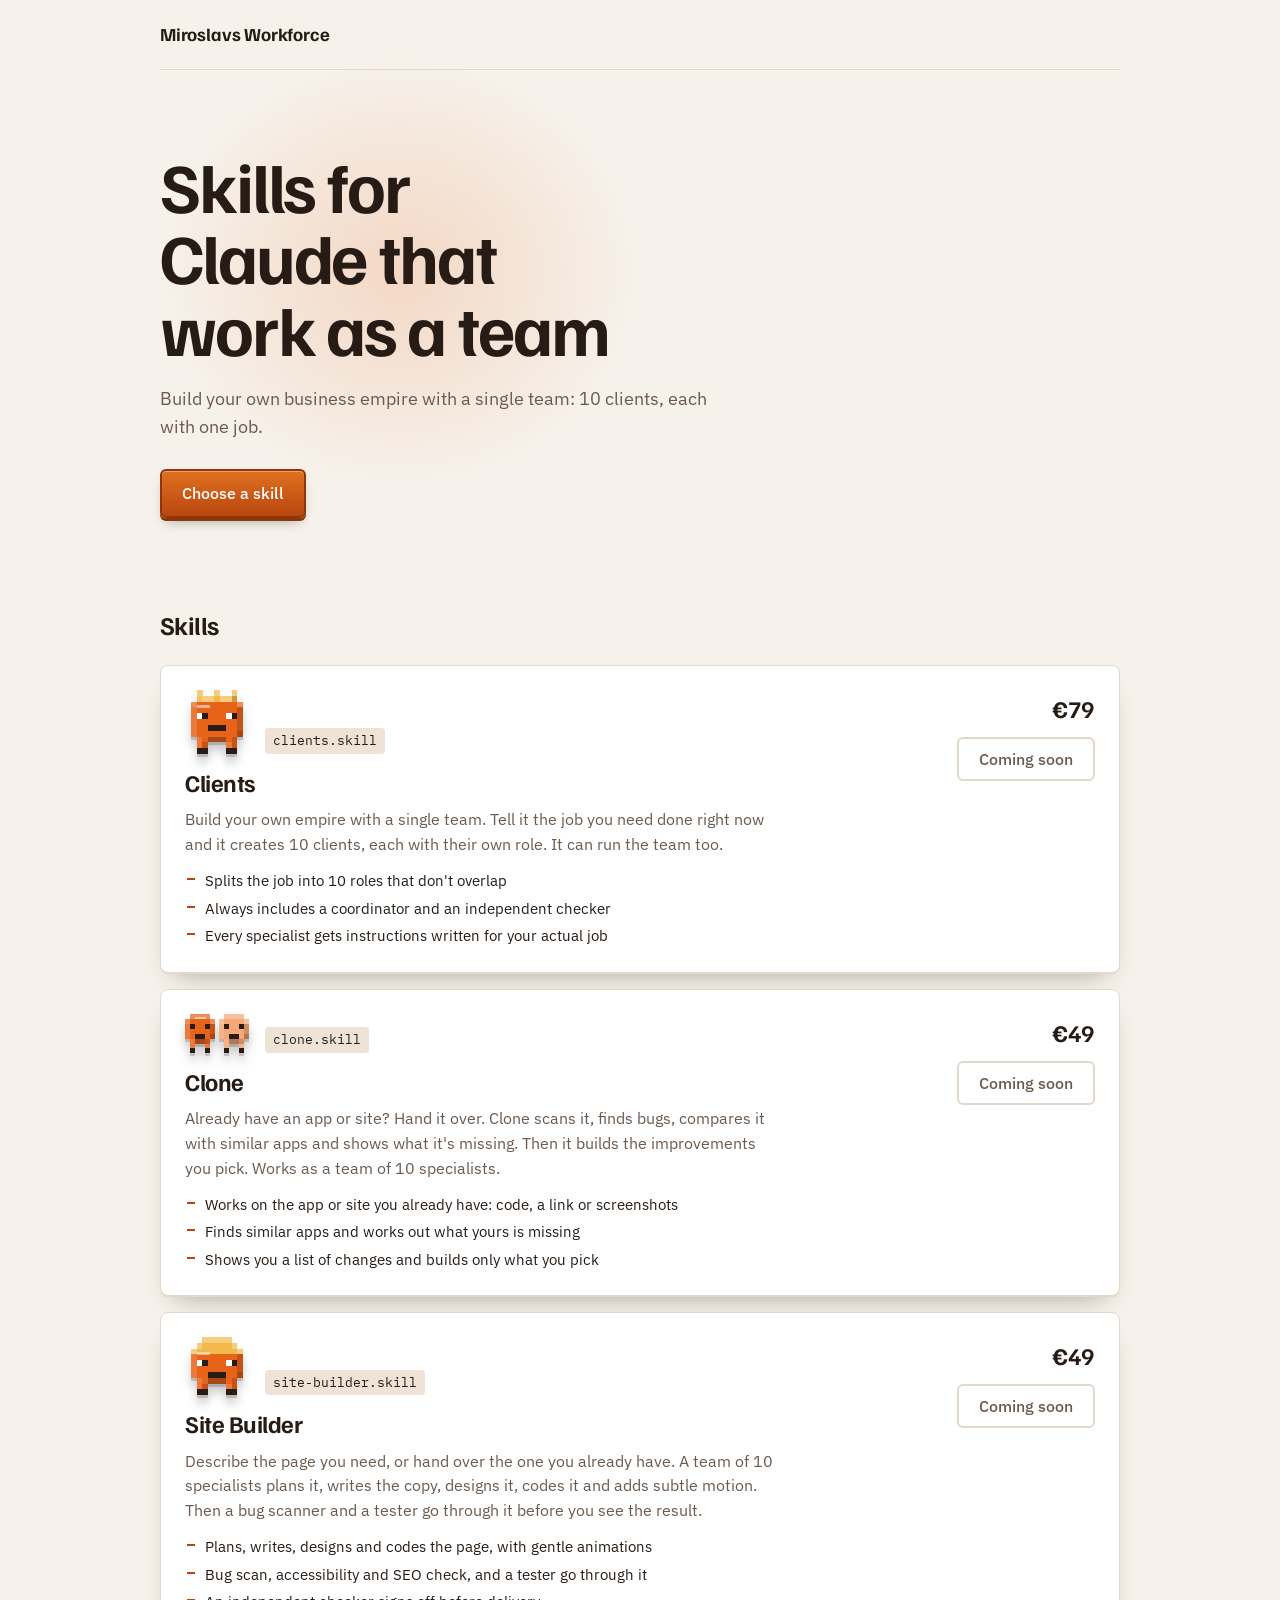
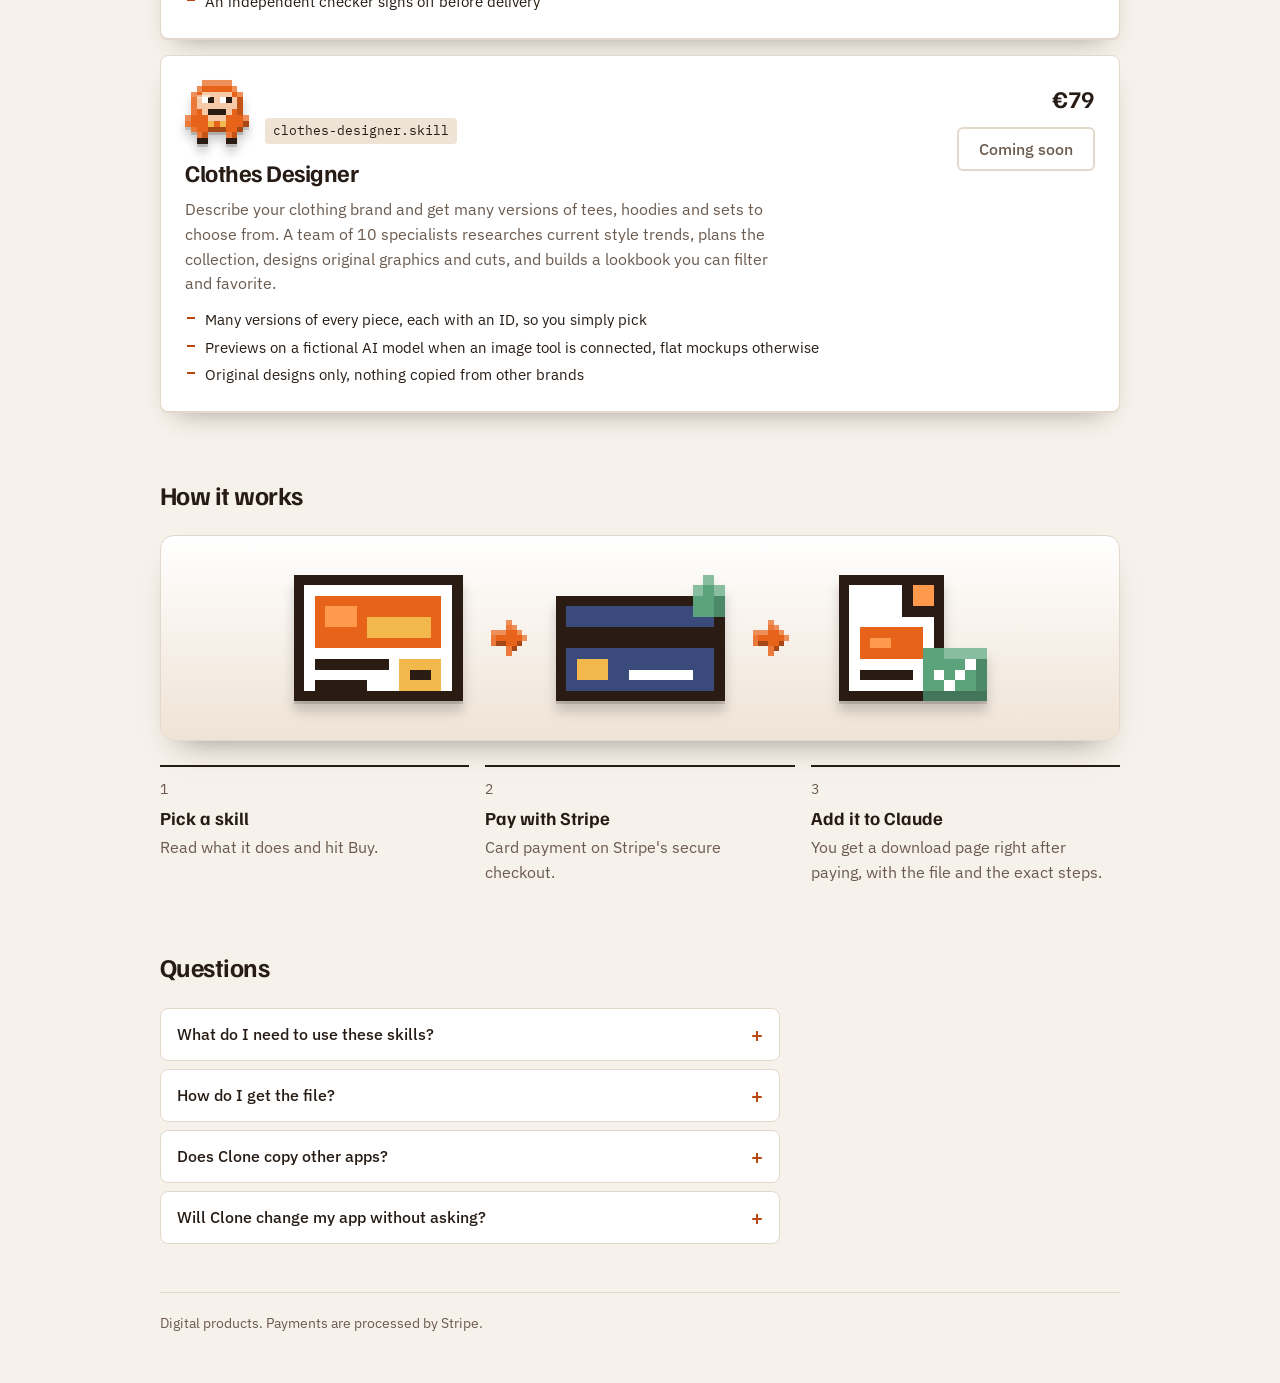
==== commit f3ac5f0b: "Add 3D styling, shaded pixel characters and how-it-works picture Co-Authored-By: Claude Sonnet 5.5 <" ====
--- a/index.html
+++ b/index.html
@@ -174,6 +174,26 @@
 .crew-ctrl button:hover { background: var(--chip); }
 .crew-ctrl .wave { font-family: var(--font-mono); font-size: .8rem; color: var(--muted); }
 @media (prefers-reduced-motion: reduce) { .mate, .mate .sprite { transition: none; } .mate.working { transform: none; } .mate.working .sprite { animation: none; } }
+
+:root { --accent-hi: #E0701F; --accent-lo: #8F3608; --glow: rgba(232, 99, 26, 0.18); }
+@media (prefers-color-scheme: dark) { :root:not([data-theme="light"]) { --accent-hi: #FFB27A; --accent-lo: #B8541C; --glow: rgba(242, 139, 80, 0.16); } }
+:root[data-theme="dark"] { --accent-hi: #FFB27A; --accent-lo: #B8541C; --glow: rgba(242, 139, 80, 0.16); }
+.hero { position: relative; }
+.hero::before { content: ""; position: absolute; z-index: -1; left: -10%; top: -20%; width: 70%; height: 120%; background: radial-gradient(closest-side, var(--glow), transparent 70%); pointer-events: none; }
+.btn:not(:disabled):not([aria-disabled="true"]) { background: linear-gradient(180deg, var(--accent-hi), var(--accent)); border-color: var(--accent-lo); box-shadow: inset 0 1px 0 rgba(255,255,255,.35), 0 3px 0 var(--accent-lo), 0 8px 14px -6px rgba(0,0,0,.35); transition: transform .12s ease, box-shadow .12s ease; }
+.btn:not(:disabled):not([aria-disabled="true"]):hover { transform: translateY(-1px); filter: none; }
+.btn:not(:disabled):not([aria-disabled="true"]):active { transform: translateY(3px); box-shadow: inset 0 1px 0 rgba(255,255,255,.3), 0 0 0 var(--accent-lo); }
+.badge { background: linear-gradient(180deg, var(--accent-hi), var(--accent)); box-shadow: inset 0 1px 0 rgba(255,255,255,.4), 0 2px 0 var(--accent-lo); }
+.item { box-shadow: 0 1px 0 var(--line), 0 14px 26px -16px rgba(38, 28, 21, .45); transition: transform .2s ease, box-shadow .2s ease; }
+.item:hover { transform: translateY(-3px); box-shadow: 0 1px 0 var(--line), 0 22px 34px -16px rgba(38, 28, 21, .5); }
+.sprite { filter: drop-shadow(0 3px 0 rgba(0,0,0,.16)) drop-shadow(0 8px 5px rgba(0,0,0,.2)); }
+.how-art { display: flex; align-items: center; justify-content: center; gap: clamp(6px, 2vw, 18px); padding: clamp(16px, 3vw, 28px); margin: 0 0 24px; background: linear-gradient(180deg, var(--surface), var(--chip)); border: 1px solid var(--line); border-radius: 14px; box-shadow: inset 0 1px 0 rgba(255,255,255,.4), 0 18px 30px -20px rgba(38,28,21,.5); }
+.how-art svg { display: block; flex: 0 1 190px; width: 100%; max-width: 190px; height: auto; shape-rendering: crispEdges; filter: drop-shadow(0 3px 0 rgba(0,0,0,.14)) drop-shadow(0 10px 6px rgba(0,0,0,.18)); animation: spritebob 1.6s steps(1, end) infinite; }
+.how-art svg:nth-of-type(2) { animation-delay: -.5s; }
+.how-art svg:nth-of-type(3) { animation-delay: -1s; }
+.how-art svg.arrow { flex: 0 0 clamp(20px, 5vw, 36px); max-width: 36px; filter: none; animation: arrowpulse 1.2s steps(1, end) infinite; }
+@keyframes arrowpulse { 0%, 100% { transform: translateX(0); } 50% { transform: translateX(3px); } }
+@media (prefers-reduced-motion: reduce) { .how-art svg, .how-art svg.arrow { animation: none; } .item, .item:hover { transition: none; transform: none; } .btn { transition: none; } }
 </style>
 </head>
 <body>
@@ -212,6 +232,7 @@
 
   <section aria-labelledby="h-how">
     <h2 id="h-how">How it works</h2>
+    <figure class="how-art" id="how-art" aria-hidden="true"></figure>
     <ol class="steps">
       <li><strong>Pick a skill</strong><span>Read what it does and hit Buy.</span></li>
       <li><strong>Pay with Stripe</strong><span>Card payment on Stripe's secure checkout.</span></li>
@@ -363,29 +384,79 @@
   if (bar && left > 0 && left <= 30 && PRODUCTS.some(function (x) { return x.price && x.regularPrice; })) bar.hidden = false;
 })();
 /* Pixel mascots, one per skill. Letters map to the colors below. */
-const SPRITE_COLORS = { B: "var(--accent)", D: "#2A1C12", W: "#FFFFFF", Y: "#F2B84B", A: "#F4A777", S: "#F6C9A8" };
+const SPRITE_COLORS = { B: "#E8631A", D: "#2A1C12", W: "#FFFFFF", Y: "#F2B84B", A: "#F4A777", S: "#F6C9A8", K: "#3A4A7A", G: "#5BA37B", L: "#FF9A4D", O: "#E8631A" };
 const SPRITES = {
   "clients": ["..Y..Y..Y..", "..YYYYYYY..", ".BBBBBBBBB.", ".BBBBBBBBB.", ".BWDBBBWDB.", ".BBBBBBBBB.", ".BBBDDDBBB.", ".BBBBBBBBB.", "..BBBBBBB..", "..BB...BB..", "..DD...DD.."],
   "clone": [".BBBB...AAAA.", "BBBBBB.AAAAAA", "BDBBDB.ADAADA", "BBBBBB.AAAAAA", "BBDDBB.AADDAA", ".BBBB...AAAA.", ".B..B...A..A.", ".D..D...D..D."],
   "site-builder": ["...YYYYY...", "..YYYYYYY..", ".YYYYYYYYY.", ".BBBBBBBBB.", ".BWDBBBWDB.", ".BBBBBBBBB.", ".BBBDDDBBB.", "..BBBBBBB..", "..BB...BB..", "..DD...DD.."],
   "clothes-designer": ["...BBBBB...", "..BBBBBBB..", ".BBSSSSSBB.", ".BSWDSWDSB.", ".BSSSSSSSB.", ".BBSDDDSBB.", "BBBBSSSBBBB", "BBBBYBYBBBB", ".BBBBBBBBB.", "..BB...BB..", "..DD...DD.."]
 };
+/* Shaded pixel renderer: light edge on top and left, darker edge on bottom and right, plus a glossy spot. */
+function mixHex(hex, t) {
+  const n = parseInt(hex.slice(1), 16); let r = n >> 16, g = (n >> 8) & 255, b = n & 255;
+  const to = t > 0 ? 255 : 0, k = Math.abs(t);
+  r = Math.round(r + (to - r) * k); g = Math.round(g + (to - g) * k); b = Math.round(b + (to - b) * k);
+  return "#" + ((1 << 24) + (r << 16) + (g << 8) + b).toString(16).slice(1);
+}
+function pixSvg(rows, cls, gloss) {
+  const NS = "http://www.w3.org/2000/svg", w = rows[0].length, h = rows.length;
+  const svg = document.createElementNS(NS, "svg");
+  svg.setAttribute("viewBox", "0 0 " + w + " " + h); if (cls) svg.setAttribute("class", cls); svg.setAttribute("aria-hidden", "true");
+  const empty = function (x, y) { return y < 0 || y >= h || x < 0 || x >= rows[y].length || !SPRITE_COLORS[rows[y][x]]; };
+  const FLAT = { D: 1, W: 1 };
+  function rect(x, y, ww, hh, fill, op) {
+    const r = document.createElementNS(NS, "rect");
+    r.setAttribute("x", x); r.setAttribute("y", y); r.setAttribute("width", ww); r.setAttribute("height", hh); r.setAttribute("fill", fill);
+    if (op) r.setAttribute("opacity", op); svg.appendChild(r);
+  }
+  let bodyTop = -1;
+  rows.forEach(function (row, y) {
+    let filled = 0;
+    for (let x = 0; x < row.length; x++) {
+      const ch = row[x], c = SPRITE_COLORS[ch]; if (!c) continue;
+      filled++;
+      let fill = c;
+      if (!FLAT[ch]) {
+        if (empty(x, y - 1)) fill = mixHex(c, 0.28);
+        else if (empty(x - 1, y)) fill = mixHex(c, 0.14);
+        else if (empty(x, y + 1)) fill = mixHex(c, -0.28);
+        else if (empty(x + 1, y)) fill = mixHex(c, -0.16);
+      }
+      rect(x, y, 1.02, 1.02, fill);
+    }
+    if (bodyTop < 0 && filled >= 8) bodyTop = y;
+  });
+  if (gloss && bodyTop >= 0) {
+    const first = rows[bodyTop].split("").findIndex(function (ch) { return SPRITE_COLORS[ch]; });
+    rect(first + 1.1, bodyTop + 0.55, 2.2, 0.5, "#FFFFFF", 0.5);
+  }
+  return svg;
+}
 function makeSprite(id, delay) {
   const rows = SPRITES[id]; if (!rows) return null;
-  const NS = "http://www.w3.org/2000/svg", w = rows[0].length, h = rows.length;
-  const svg = document.createElementNS(NS, "svg");
-  svg.setAttribute("viewBox", "0 0 " + w + " " + h); svg.setAttribute("class", "sprite");
-  svg.setAttribute("aria-hidden", "true"); svg.style.animationDelay = (delay * -0.3) + "s";
-  rows.forEach(function (row, y) {
-    for (let x = 0; x < row.length; x++) {
-      const c = SPRITE_COLORS[row[x]]; if (!c) continue;
-      const r = document.createElementNS(NS, "rect");
-      r.setAttribute("x", x); r.setAttribute("y", y); r.setAttribute("width", 1.02); r.setAttribute("height", 1.02); r.setAttribute("fill", c);
-      svg.appendChild(r);
-    }
-  });
-  return svg;
-}
+  const svg = pixSvg(rows, "sprite", true); svg.style.animationDelay = (delay * -0.3) + "s"; return svg;
+}
+/* How-it-works picture: pick a skill, pay, add it to Claude. */
+(function () {
+  const host = document.getElementById("how-art"); if (!host) return;
+  function grid(w, h) { const g = []; for (let y = 0; y < h; y++) g.push(new Array(w).fill(".")); return g; }
+  function fill(g, x, y, w, h, ch) { for (let j = y; j < y + h; j++) for (let i = x; i < x + w; i++) if (g[j] && i < g[j].length) g[j][i] = ch; }
+  const out = function (g) { return g.map(function (r) { return r.join(""); }); };
+  // 1: a product card with a price tag
+  const a = grid(18, 14);
+  fill(a, 1, 1, 16, 12, "D"); fill(a, 2, 2, 14, 10, "W"); fill(a, 3, 3, 12, 5, "O"); fill(a, 4, 4, 3, 2, "L");
+  fill(a, 8, 5, 6, 2, "Y"); fill(a, 3, 9, 7, 1, "D"); fill(a, 3, 11, 5, 1, "D"); fill(a, 11, 9, 4, 3, "Y"); fill(a, 12, 10, 2, 1, "D");
+  // 2: a payment card
+  const b = grid(18, 14);
+  fill(b, 1, 3, 16, 10, "D"); fill(b, 2, 4, 14, 8, "K"); fill(b, 2, 6, 14, 2, "D"); fill(b, 3, 9, 3, 2, "Y"); fill(b, 8, 10, 6, 1, "W"); fill(b, 14, 2, 3, 3, "G"); fill(b, 15, 1, 1, 1, "G");
+  // 3: the skill file, added to Claude
+  const c = grid(18, 14);
+  fill(c, 3, 1, 10, 12, "D"); fill(c, 4, 2, 8, 10, "W"); fill(c, 9, 1, 4, 4, "D"); fill(c, 10, 2, 2, 2, "L"); fill(c, 5, 6, 6, 3, "O"); fill(c, 6, 7, 2, 1, "L"); fill(c, 5, 10, 5, 1, "D");
+  fill(c, 11, 8, 6, 5, "G"); fill(c, 12, 10, 1, 1, "W"); fill(c, 13, 11, 1, 1, "W"); fill(c, 14, 10, 1, 1, "W"); fill(c, 15, 9, 1, 1, "W");
+  const arrow = ["...O...", "...OO..", "OOOOOO.", "OOOOOOO", "OOOOOO.", "...OO..", "...O..."];
+  host.appendChild(pixSvg(out(a))); host.appendChild(pixSvg(arrow, "arrow"));
+  host.appendChild(pixSvg(out(b))); host.appendChild(pixSvg(arrow, "arrow")); host.appendChild(pixSvg(out(c)));
+})();
 let spriteCount = 0;
 function renderItem(p) {
   if (p.regularPrice && p.price && new Date() > OFFER_END) { p = Object.assign({}, p, { price: p.regularPrice, regularPrice: null }); }
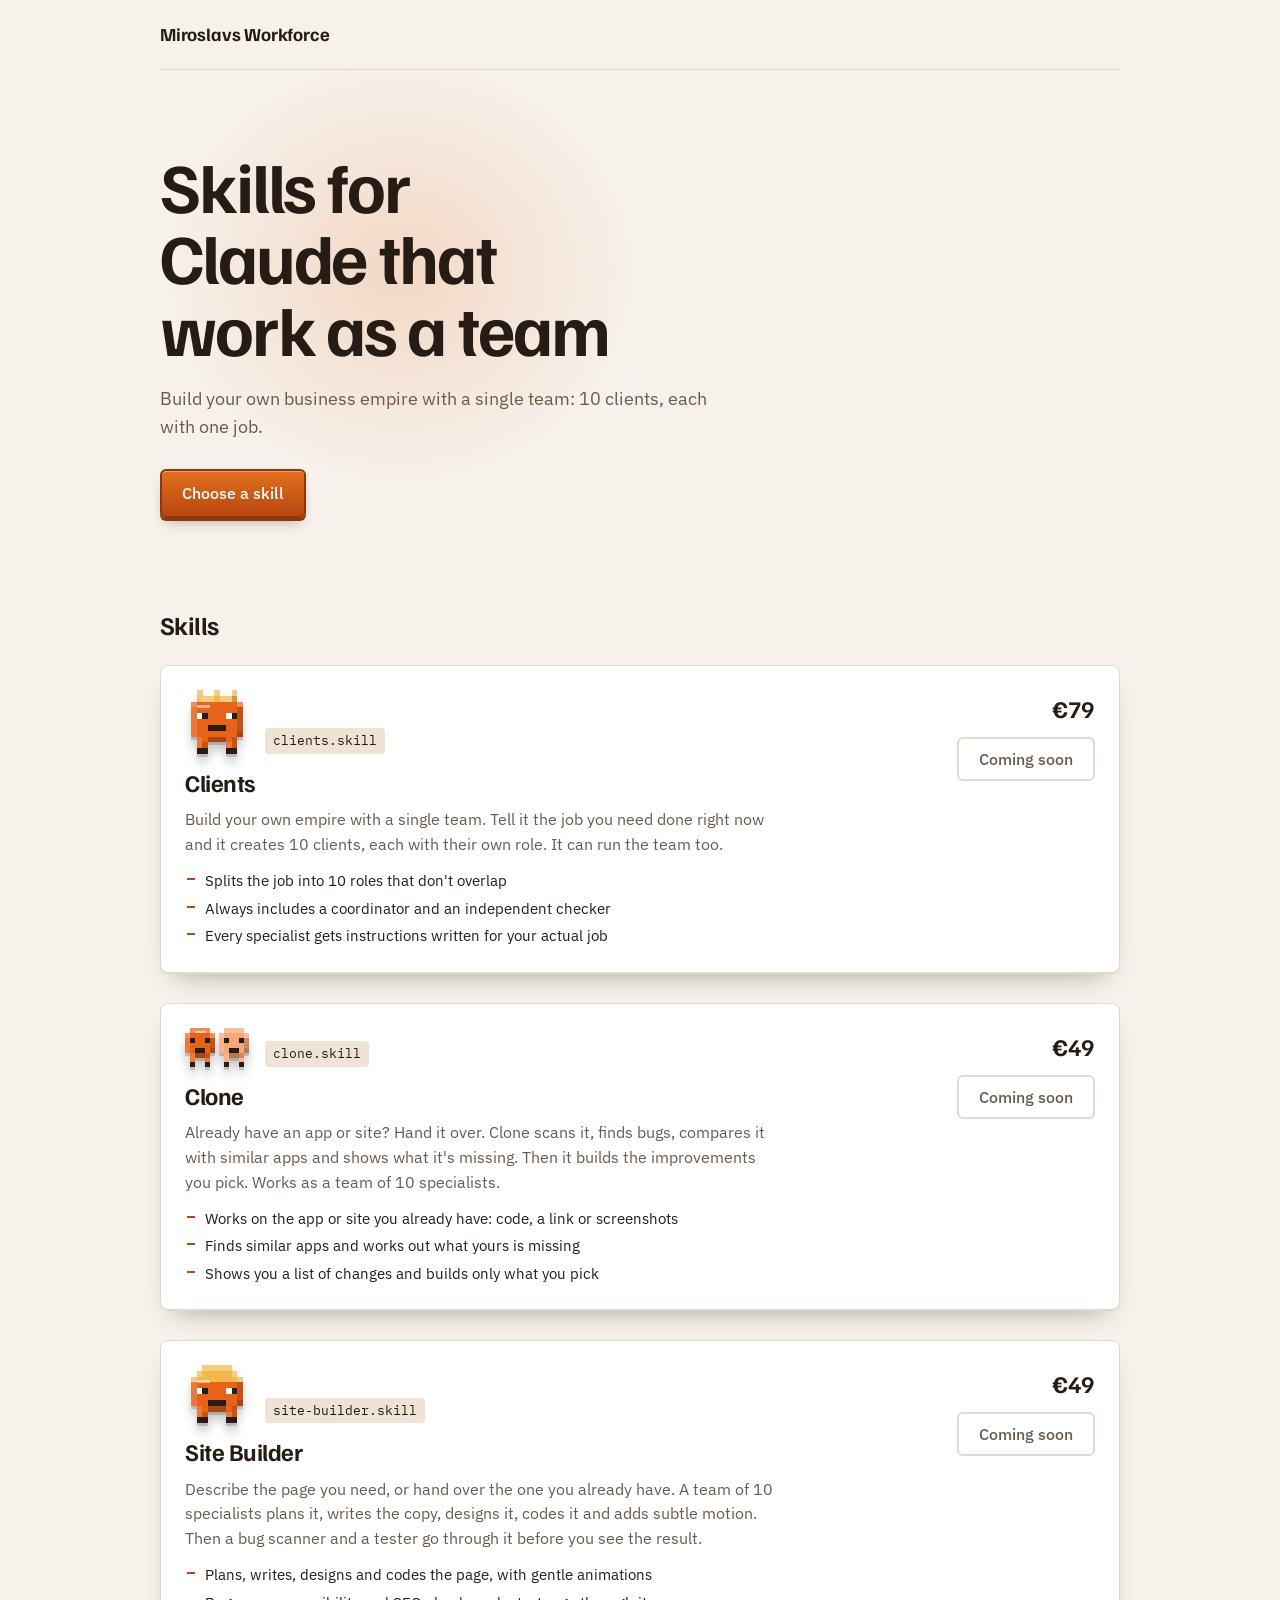
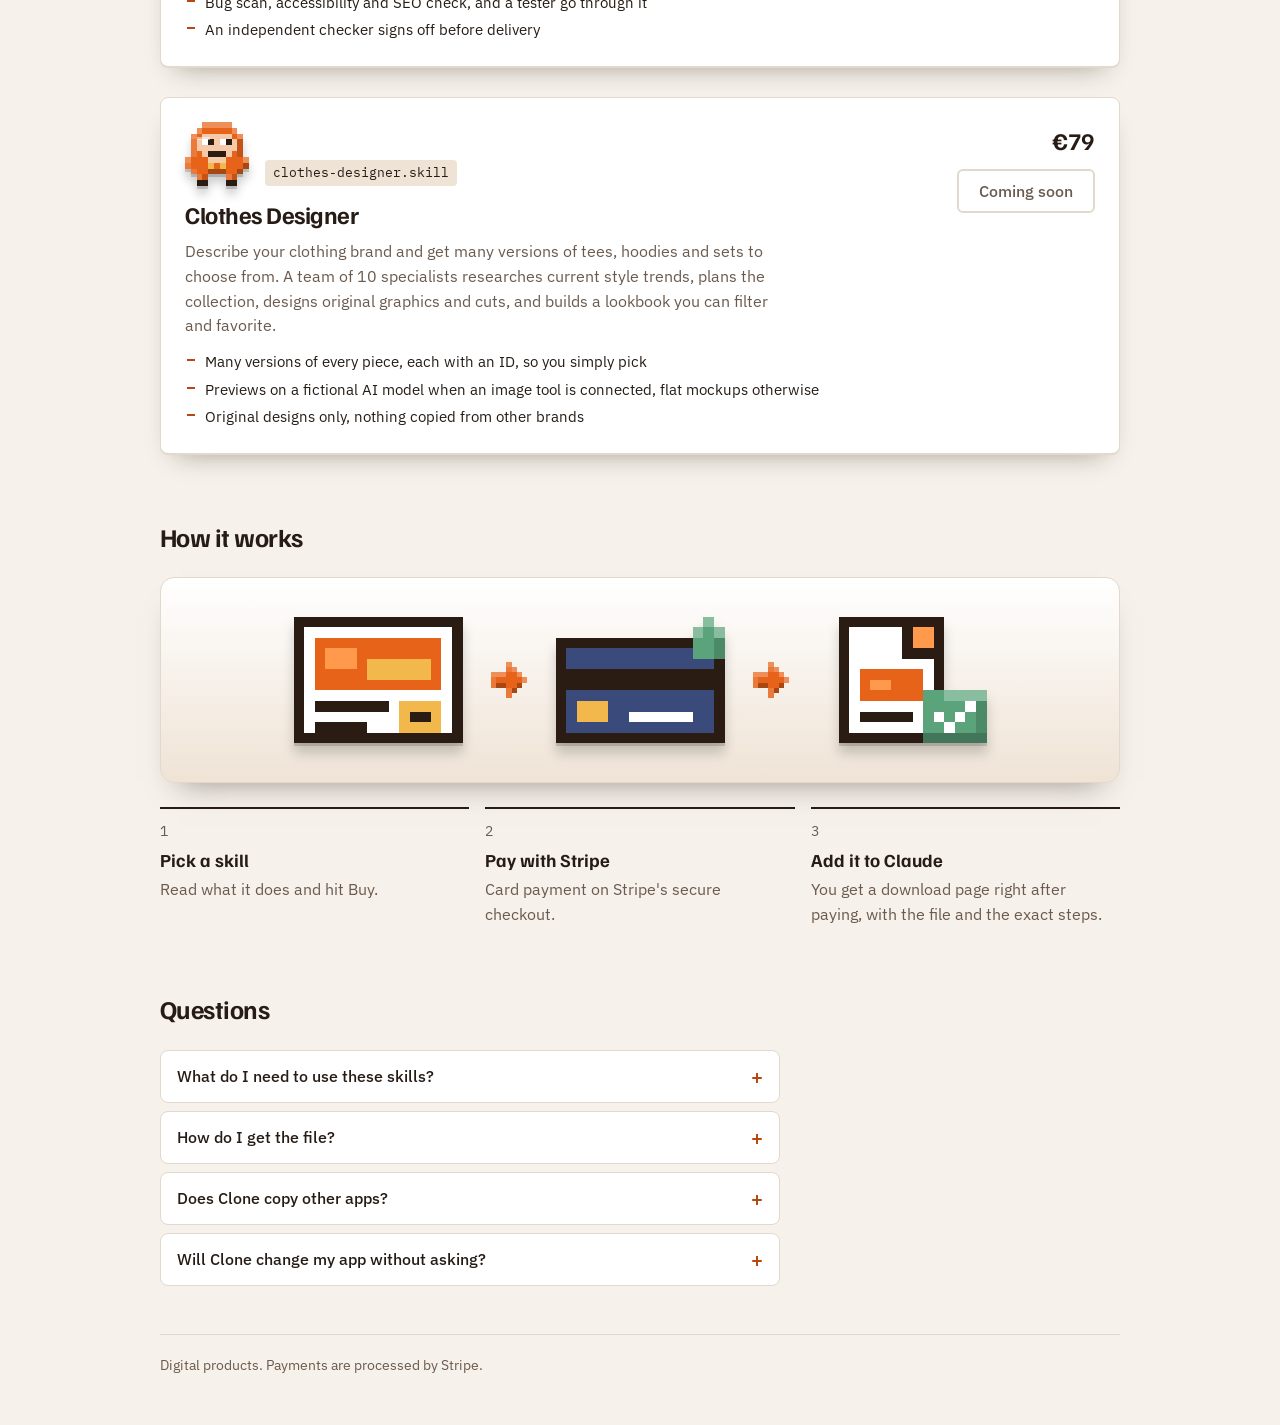
==== commit 6a45dd83: "Add scroll-driven hopping ball between skill cards Co-Authored-By: Claude Sonnet 5.5 <noreply@anthro" ====
--- a/index.html
+++ b/index.html
@@ -193,7 +193,25 @@
 .how-art svg:nth-of-type(3) { animation-delay: -1s; }
 .how-art svg.arrow { flex: 0 0 clamp(20px, 5vw, 36px); max-width: 36px; filter: none; animation: arrowpulse 1.2s steps(1, end) infinite; }
 @keyframes arrowpulse { 0%, 100% { transform: translateX(0); } 50% { transform: translateX(3px); } }
+/* Orange ball that hops between the skill cards while scrolling, and tucks behind a card when you leave */
+.catalog { position: relative; gap: 30px; }
+.item { position: relative; z-index: 1; }
+.hopper { position: absolute; z-index: 0; right: clamp(20px, 7%, 84px); top: 0; width: 24px; height: 24px; pointer-events: none; transition: top .5s cubic-bezier(.45,.05,.3,1); }
+.hopper.pop { transition: top .38s cubic-bezier(.3,1.7,.5,1); }
+.hopper.snap { transition: none; }
+.hopper i { display: block; width: 100%; height: 100%; border-radius: 50%; background: radial-gradient(circle at 32% 26%, #fff6 0 9%, transparent 10%), radial-gradient(circle at 36% 30%, var(--accent-hi), var(--accent) 58%, var(--accent-lo)); box-shadow: 0 3px 6px rgba(0,0,0,.28), inset 0 -3px 5px rgba(0,0,0,.22); transform-origin: 50% 100%; }
+.hopper.hop i { animation: hopball .5s ease-out; }
+@keyframes hopball { 0% { transform: translateY(0) scaleY(.85) scaleX(1.12); } 35% { transform: translateY(-34px) scale(1); } 70% { transform: translateY(0) scale(1); } 85% { transform: scaleY(.82) scaleX(1.14); } 100% { transform: none; } }
+@media (prefers-reduced-motion: reduce) { .hopper, .hopper.pop { transition: none; } .hopper.hop i { animation: none; } }
 @media (prefers-reduced-motion: reduce) { .how-art svg, .how-art svg.arrow { animation: none; } .item, .item:hover { transition: none; transform: none; } .btn { transition: none; } }
+
+.salebar { padding: 0; background: linear-gradient(180deg, var(--accent-hi), var(--accent)); border-bottom: 3px solid var(--accent-lo); box-shadow: 0 6px 16px -6px rgba(0,0,0,.45); font-size: 0.92rem; font-weight: 700; letter-spacing: .06em; text-transform: uppercase; position: sticky; }
+.salebar::after { content: ""; position: absolute; inset: 0; background: linear-gradient(100deg, transparent 35%, rgba(255,255,255,.38) 50%, transparent 65%); transform: translateX(-120%); animation: saleshine 4.5s ease-in-out infinite; pointer-events: none; }
+@keyframes saleshine { 0%, 55% { transform: translateX(-120%); } 85%, 100% { transform: translateX(120%); } }
+.salebar .track span { display: inline-flex; align-items: center; gap: 10px; padding: 12px 22px; }
+.salebar .tag { width: 22px; height: 18px; flex: none; shape-rendering: crispEdges; filter: drop-shadow(0 2px 0 rgba(0,0,0,.25)); }
+.salebar .pct { background: var(--accent-ink); color: var(--accent); padding: 2px 8px; border-radius: 999px; box-shadow: 0 2px 0 rgba(0,0,0,.25); }
+@media (prefers-reduced-motion: reduce) { .salebar::after { animation: none; display: none; } }
 </style>
 </head>
 <body>
@@ -210,7 +228,7 @@
   Polia o tebe (meno, texty, Instagram, TikTok, kontakt, firemné údaje) sú v PROFILE. Prázdne polia sa na stránke nezobrazia.
 -->
 
-<div class="salebar" id="salebar" role="link" tabindex="0" aria-label="Launch sale ends soon. See the skills" hidden><div class="track" id="saletrack"></div></div>
+<div class="salebar" id="salebar" role="link" tabindex="0" aria-label="Launch sale, ends soon. See the skills" hidden><div class="track" id="saletrack"></div></div>
 
 <div class="wrap">
   <header class="top">
@@ -372,10 +390,23 @@
   const bar = document.getElementById("salebar");
   if (bar) {
     const t = document.getElementById("saletrack");
-    for (let i = 0; i < 8; i++) {
+    const best = Math.max.apply(null, PRODUCTS.filter(function (x) { return x.price && x.regularPrice && x.regularPrice > x.price; }).map(function (x) { return Math.round((1 - x.price / x.regularPrice) * 100); }).concat([0]));
+    const NS = "http://www.w3.org/2000/svg";
+    const TAG = ["...YYYYYY.", "..YYYYYYYY", ".YYDYYYYYY", "YYYYYYYYYY", ".YYYYYYYYY", "..YYYYYYYY", "...YYYYYY."];
+    function tagIcon() {
+      const svg = document.createElementNS(NS, "svg"); svg.setAttribute("viewBox", "0 0 10 7"); svg.setAttribute("class", "tag"); svg.setAttribute("aria-hidden", "true");
+      TAG.forEach(function (row, y) { for (let x = 0; x < row.length; x++) { if (row[x] === ".") continue;
+        const r = document.createElementNS(NS, "rect"); r.setAttribute("x", x); r.setAttribute("y", y); r.setAttribute("width", 1.02); r.setAttribute("height", 1.02);
+        r.setAttribute("fill", row[x] === "D" ? "#2A1C12" : (y === 0 || x === 0 ? "#FFD98A" : "#F2B84B")); svg.appendChild(r); } });
+      return svg;
+    }
+    for (let i = 0; i < 6; i++) {
       const sp = document.createElement("span");
-      sp.textContent = "Launch sale ends soon · See the skills ↓";
       if (i) sp.setAttribute("aria-hidden", "true");
+      sp.appendChild(tagIcon());
+      sp.appendChild(document.createTextNode("Launch sale"));
+      if (best > 0) { const pc = document.createElement("b"); pc.className = "pct"; pc.textContent = "up to -" + best + "%"; sp.appendChild(pc); }
+      sp.appendChild(document.createTextNode("ends soon \u00B7 see the skills \u2193"));
       t.appendChild(sp);
     }
     bar.addEventListener("click", function () { const c = document.getElementById("catalog"); if (c) c.scrollIntoView({ behavior: "smooth", block: "start" }); });
@@ -503,6 +534,52 @@
 const catalog = document.getElementById("catalog");
 PRODUCTS.forEach(function (p) { catalog.appendChild(renderItem(p)); });
 
+/* Hopping ball: sits on the card nearest the middle of the screen, hops to the next one on scroll,
+   and slips behind its card when the skills are out of view. */
+(function () {
+  const items = Array.prototype.slice.call(catalog.children);
+  if (!items.length) return;
+  const reduce = window.matchMedia && window.matchMedia("(prefers-reduced-motion: reduce)").matches;
+  const ball = el("div", { "class": "hopper", "aria-hidden": "true" }, [el("i", {})]);
+  catalog.insertBefore(ball, catalog.firstChild);
+  let cur = 0, shown = false, ticking = false, started = false;
+  const up = function (i) { return items[i].offsetTop - 20; };
+  const hid = function (i) { return items[i].offsetTop + 4; };
+  function place(i, visible) { ball.style.top = (visible ? up(i) : hid(i)) + "px"; }
+  function nearest() {
+    const mid = window.innerHeight * 0.45; let best = 0, bd = 1e9;
+    items.forEach(function (it, i) {
+      const r = it.getBoundingClientRect(), d = Math.abs((r.top + r.bottom) / 2 - mid);
+      if (d < bd) { bd = d; best = i; }
+    });
+    return best;
+  }
+  function update() {
+    ticking = false;
+    const r = catalog.getBoundingClientRect(), vh = window.innerHeight;
+    const inView = r.top < vh * 0.7 && r.bottom > vh * 0.3;
+    const idx = nearest();
+    if (!inView) {
+      if (shown || !started) { shown = false; started = true; ball.classList.remove("snap"); ball.classList.add("pop"); place(cur, false); }
+      return;
+    }
+    if (!shown) {
+      cur = idx; ball.classList.add("snap"); place(cur, false); void ball.offsetHeight;
+      ball.classList.remove("snap"); ball.classList.add("pop"); shown = true; started = true; place(cur, true);
+      return;
+    }
+    if (idx !== cur) {
+      cur = idx; ball.classList.remove("pop");
+      if (!reduce) { ball.classList.remove("hop"); void ball.offsetWidth; ball.classList.add("hop"); }
+      place(cur, true);
+    }
+  }
+  function req() { if (!ticking) { ticking = true; requestAnimationFrame(update); } }
+  window.addEventListener("scroll", req, { passive: true });
+  window.addEventListener("resize", function () { place(cur, shown); req(); });
+  place(0, false); update();
+})();
+
 /* Filter podľa témy sa zobrazí, keď bude v katalógu viac ako 4 skilly. */
 if (PRODUCTS.length > 4) {
   const tags = ["All"].concat(PRODUCTS.map(function (p) { return p.tag; }).filter(function (t, i, a) { return t && a.indexOf(t) === i; }));
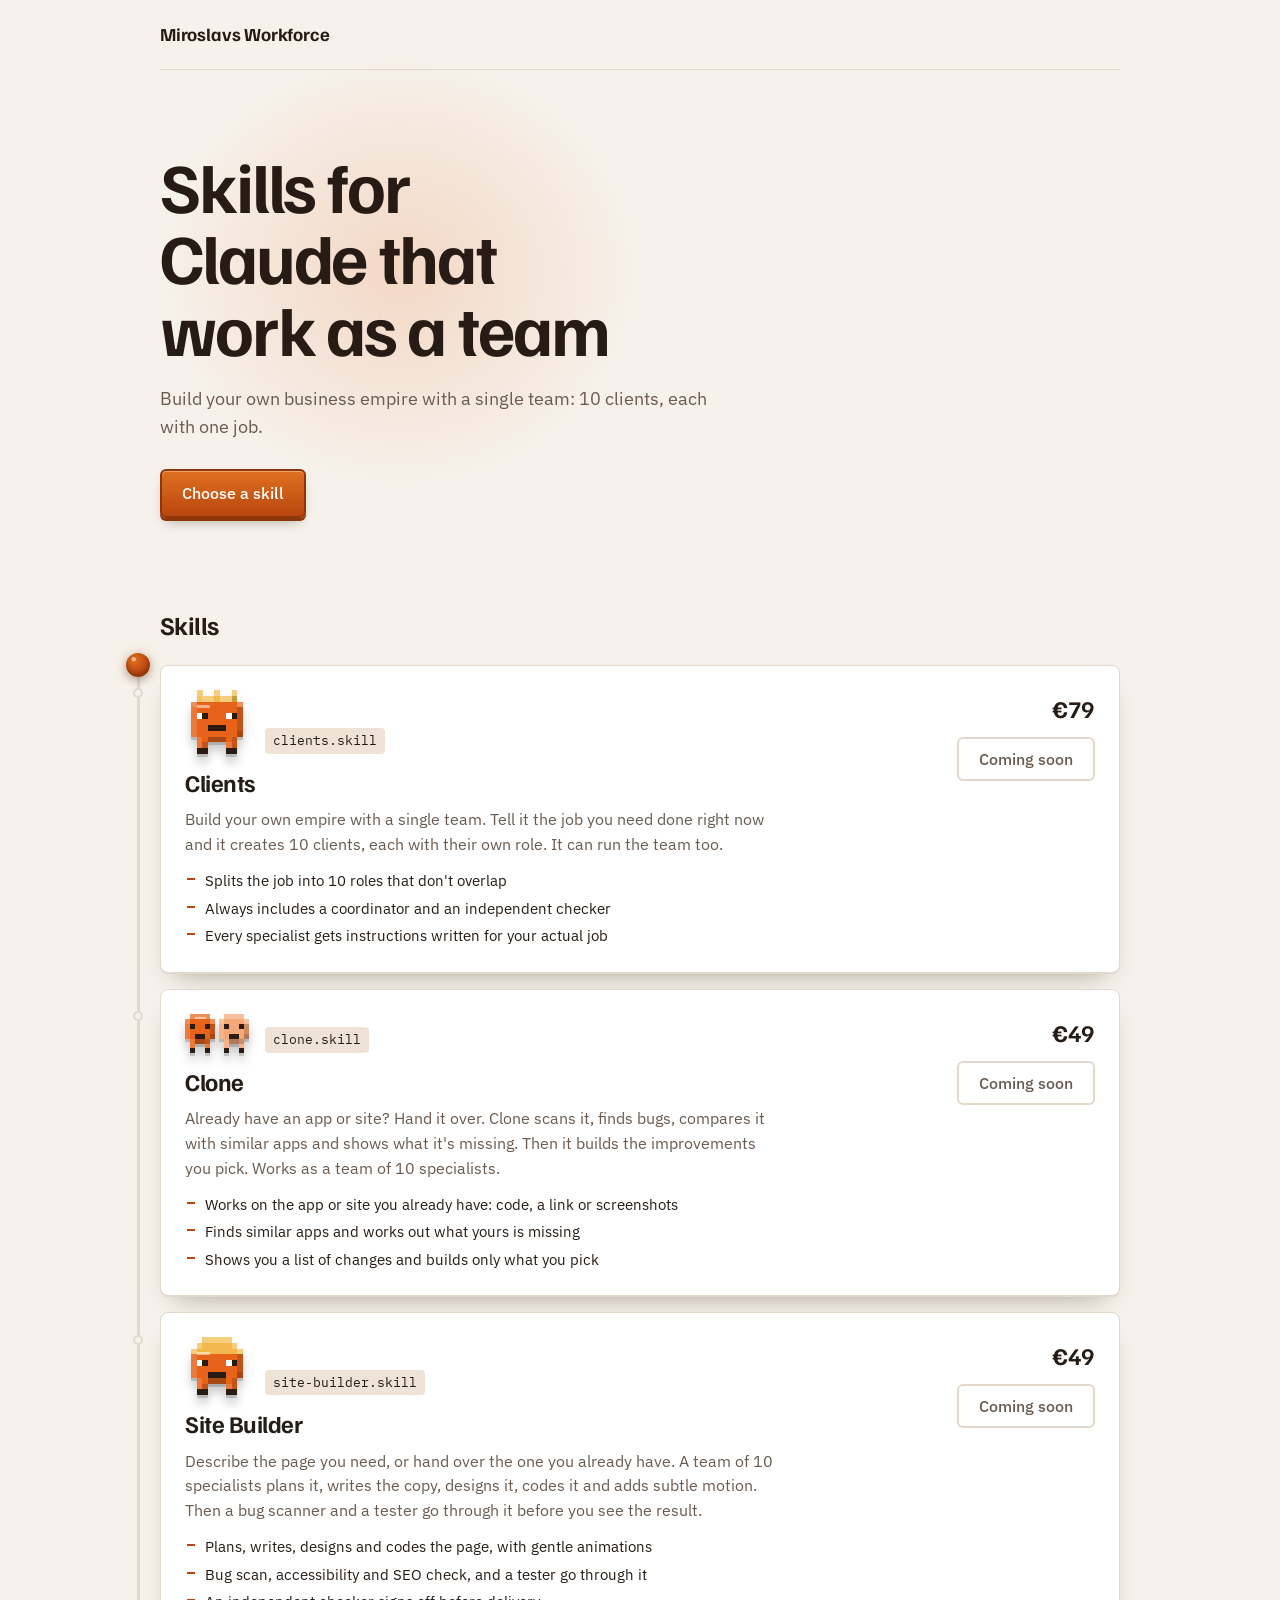
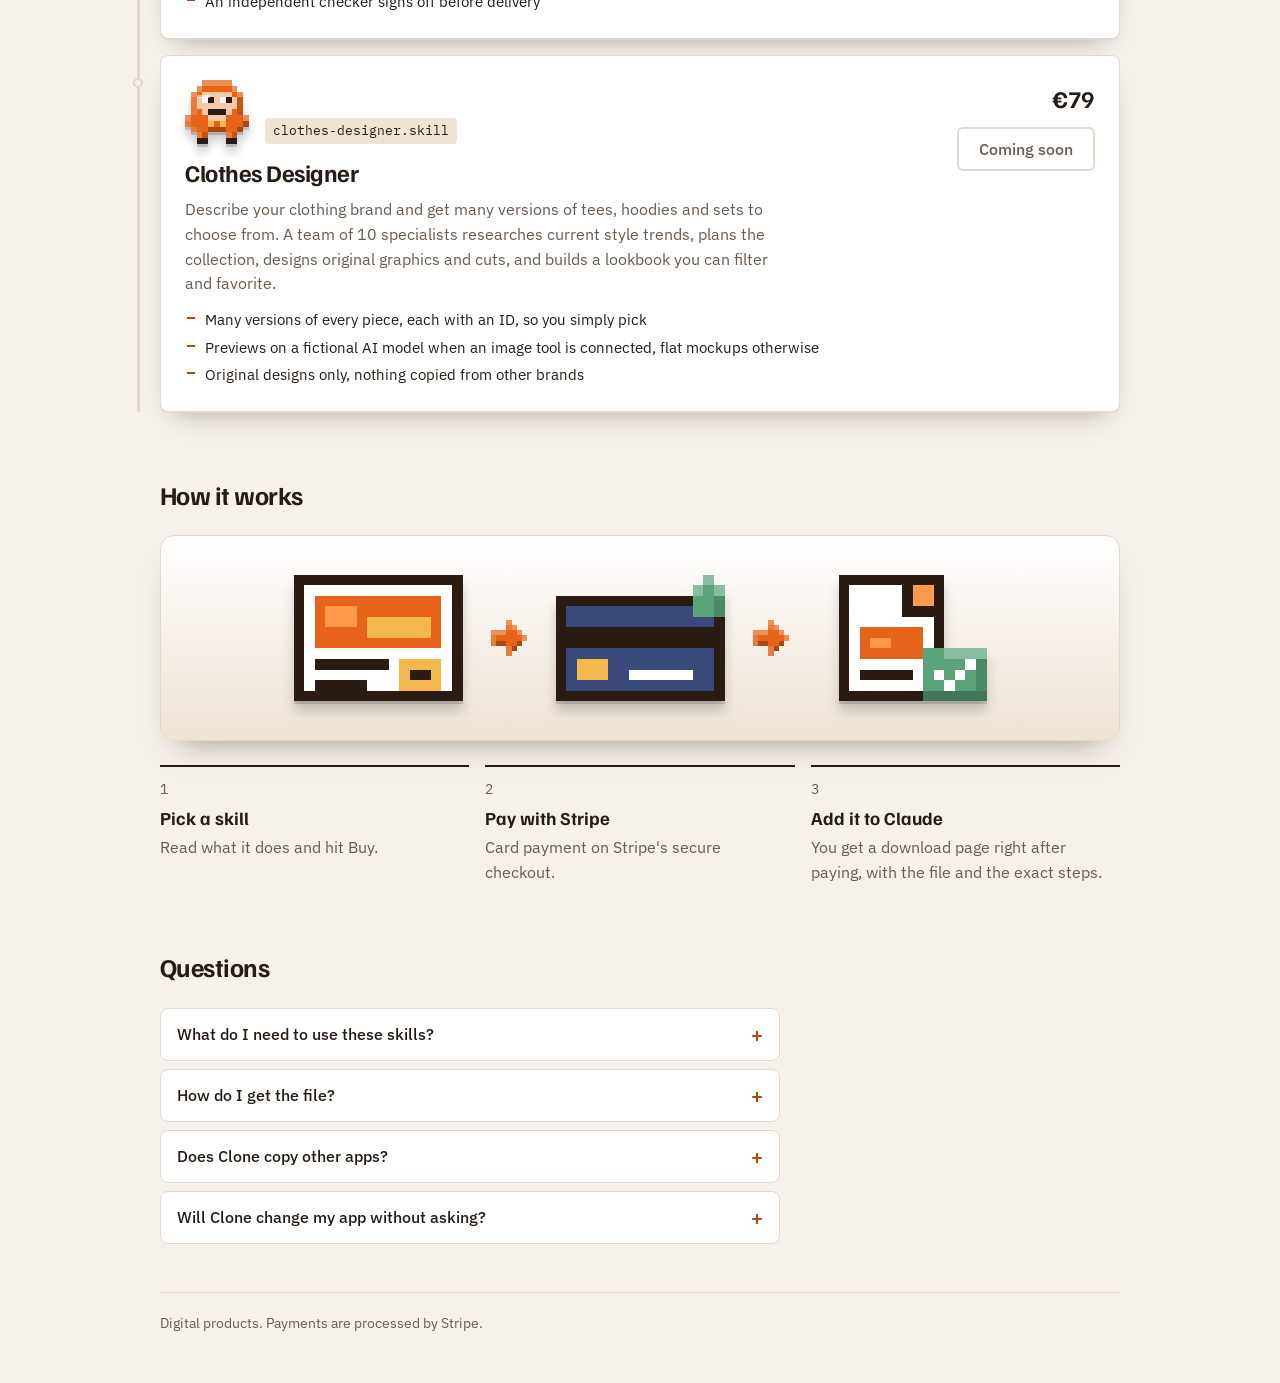
==== commit bd52b86b: "Replace hopping ball with edge ball that draws a trail line while scrolling Co-Authored-By: Claude S" ====
--- a/index.html
+++ b/index.html
@@ -193,16 +193,21 @@
 .how-art svg:nth-of-type(3) { animation-delay: -1s; }
 .how-art svg.arrow { flex: 0 0 clamp(20px, 5vw, 36px); max-width: 36px; filter: none; animation: arrowpulse 1.2s steps(1, end) infinite; }
 @keyframes arrowpulse { 0%, 100% { transform: translateX(0); } 50% { transform: translateX(3px); } }
-/* Orange ball that hops between the skill cards while scrolling, and tucks behind a card when you leave */
-.catalog { position: relative; gap: 30px; }
+/* Scroll trail: an orange ball rides down the left edge of the skills and draws a line behind it; it slips behind a card when you leave */
+.catalog { position: relative; }
 .item { position: relative; z-index: 1; }
-.hopper { position: absolute; z-index: 0; right: clamp(20px, 7%, 84px); top: 0; width: 24px; height: 24px; pointer-events: none; transition: top .5s cubic-bezier(.45,.05,.3,1); }
-.hopper.pop { transition: top .38s cubic-bezier(.3,1.7,.5,1); }
-.hopper.snap { transition: none; }
-.hopper i { display: block; width: 100%; height: 100%; border-radius: 50%; background: radial-gradient(circle at 32% 26%, #fff6 0 9%, transparent 10%), radial-gradient(circle at 36% 30%, var(--accent-hi), var(--accent) 58%, var(--accent-lo)); box-shadow: 0 3px 6px rgba(0,0,0,.28), inset 0 -3px 5px rgba(0,0,0,.22); transform-origin: 50% 100%; }
-.hopper.hop i { animation: hopball .5s ease-out; }
-@keyframes hopball { 0% { transform: translateY(0) scaleY(.85) scaleX(1.12); } 35% { transform: translateY(-34px) scale(1); } 70% { transform: translateY(0) scale(1); } 85% { transform: scaleY(.82) scaleX(1.14); } 100% { transform: none; } }
-@media (prefers-reduced-motion: reduce) { .hopper, .hopper.pop { transition: none; } .hopper.hop i { animation: none; } }
+.trail { position: absolute; z-index: 0; left: -22px; top: 0; bottom: 0; width: 0; pointer-events: none; transition: opacity .3s ease; }
+.trail .rail, .trail .fill { position: absolute; left: -1.5px; top: 0; width: 3px; border-radius: 3px; }
+.trail .rail { bottom: 0; background: var(--line); }
+.trail .fill { height: 0; background: linear-gradient(180deg, var(--accent-lo), var(--accent-hi)); box-shadow: 0 0 10px var(--glow, rgba(224,112,31,.5)); }
+.trail .node { position: absolute; left: -5px; width: 10px; height: 10px; border-radius: 50%; background: var(--bg); border: 2px solid var(--line); transition: background .25s ease, border-color .25s ease, transform .25s ease; }
+.trail .node.on { background: var(--accent-hi); border-color: var(--accent-lo); transform: scale(1.15); }
+.trail .orb { position: absolute; left: -12px; top: -12px; width: 24px; height: 24px; border-radius: 50%; background: radial-gradient(circle at 32% 26%, #fff7 0 9%, transparent 10%), radial-gradient(circle at 36% 30%, var(--accent-hi), var(--accent) 58%, var(--accent-lo)); box-shadow: 0 3px 8px rgba(0,0,0,.3), inset 0 -3px 5px rgba(0,0,0,.22), 0 0 14px var(--glow, rgba(224,112,31,.5)); transition: left .45s cubic-bezier(.3,1.6,.5,1); will-change: transform; }
+.trail.away .orb { left: 6px; }
+.trail.away .rail, .trail.away .fill, .trail.away .node { opacity: 0; }
+.trail .rail, .trail .fill, .trail .node { transition: opacity .3s ease, background .25s ease, border-color .25s ease, transform .25s ease; }
+@media (max-width: 700px) { .trail { left: -6px; } .trail .orb { left: -8px; top: -8px; width: 16px; height: 16px; } .trail.away .orb { left: 4px; } }
+@media (prefers-reduced-motion: reduce) { .trail .orb, .trail .node, .trail .rail, .trail .fill { transition: none; } }
 @media (prefers-reduced-motion: reduce) { .how-art svg, .how-art svg.arrow { animation: none; } .item, .item:hover { transition: none; transform: none; } .btn { transition: none; } }
 
 .salebar { padding: 0; background: linear-gradient(180deg, var(--accent-hi), var(--accent)); border-bottom: 3px solid var(--accent-lo); box-shadow: 0 6px 16px -6px rgba(0,0,0,.45); font-size: 0.92rem; font-weight: 700; letter-spacing: .06em; text-transform: uppercase; position: sticky; }
@@ -534,50 +539,30 @@
 const catalog = document.getElementById("catalog");
 PRODUCTS.forEach(function (p) { catalog.appendChild(renderItem(p)); });
 
-/* Hopping ball: sits on the card nearest the middle of the screen, hops to the next one on scroll,
-   and slips behind its card when the skills are out of view. */
+/* Scroll trail: ball rides along the left edge, line fills behind it. */
 (function () {
   const items = Array.prototype.slice.call(catalog.children);
   if (!items.length) return;
-  const reduce = window.matchMedia && window.matchMedia("(prefers-reduced-motion: reduce)").matches;
-  const ball = el("div", { "class": "hopper", "aria-hidden": "true" }, [el("i", {})]);
-  catalog.insertBefore(ball, catalog.firstChild);
-  let cur = 0, shown = false, ticking = false, started = false;
-  const up = function (i) { return items[i].offsetTop - 20; };
-  const hid = function (i) { return items[i].offsetTop + 4; };
-  function place(i, visible) { ball.style.top = (visible ? up(i) : hid(i)) + "px"; }
-  function nearest() {
-    const mid = window.innerHeight * 0.45; let best = 0, bd = 1e9;
-    items.forEach(function (it, i) {
-      const r = it.getBoundingClientRect(), d = Math.abs((r.top + r.bottom) / 2 - mid);
-      if (d < bd) { bd = d; best = i; }
-    });
-    return best;
-  }
+  const rail = el("i", { "class": "rail" }), fill = el("i", { "class": "fill" }), orb = el("i", { "class": "orb" });
+  const nodes = items.map(function () { return el("i", { "class": "node" }); });
+  const trail = el("div", { "class": "trail away", "aria-hidden": "true" }, [rail, fill].concat(nodes, [orb]));
+  catalog.insertBefore(trail, catalog.firstChild);
+  let ticking = false;
+  function layout() { items.forEach(function (it, i) { nodes[i].style.top = (it.offsetTop + 28 - 5) + "px"; }); }
   function update() {
     ticking = false;
-    const r = catalog.getBoundingClientRect(), vh = window.innerHeight;
-    const inView = r.top < vh * 0.7 && r.bottom > vh * 0.3;
-    const idx = nearest();
-    if (!inView) {
-      if (shown || !started) { shown = false; started = true; ball.classList.remove("snap"); ball.classList.add("pop"); place(cur, false); }
-      return;
-    }
-    if (!shown) {
-      cur = idx; ball.classList.add("snap"); place(cur, false); void ball.offsetHeight;
-      ball.classList.remove("snap"); ball.classList.add("pop"); shown = true; started = true; place(cur, true);
-      return;
-    }
-    if (idx !== cur) {
-      cur = idx; ball.classList.remove("pop");
-      if (!reduce) { ball.classList.remove("hop"); void ball.offsetWidth; ball.classList.add("hop"); }
-      place(cur, true);
-    }
+    const r = catalog.getBoundingClientRect(), vh = window.innerHeight, H = r.height;
+    const inView = r.top < vh * 0.75 && r.bottom > vh * 0.25;
+    trail.classList.toggle("away", !inView);
+    const y = Math.max(0, Math.min(H, vh * 0.5 - r.top));
+    fill.style.height = y + "px";
+    orb.style.transform = "translateY(" + y + "px)";
+    items.forEach(function (it, i) { nodes[i].classList.toggle("on", it.offsetTop + 28 <= y); });
   }
   function req() { if (!ticking) { ticking = true; requestAnimationFrame(update); } }
   window.addEventListener("scroll", req, { passive: true });
-  window.addEventListener("resize", function () { place(cur, shown); req(); });
-  place(0, false); update();
+  window.addEventListener("resize", function () { layout(); req(); });
+  layout(); update();
 })();
 
 /* Filter podľa témy sa zobrazí, keď bude v katalógu viac ako 4 skilly. */
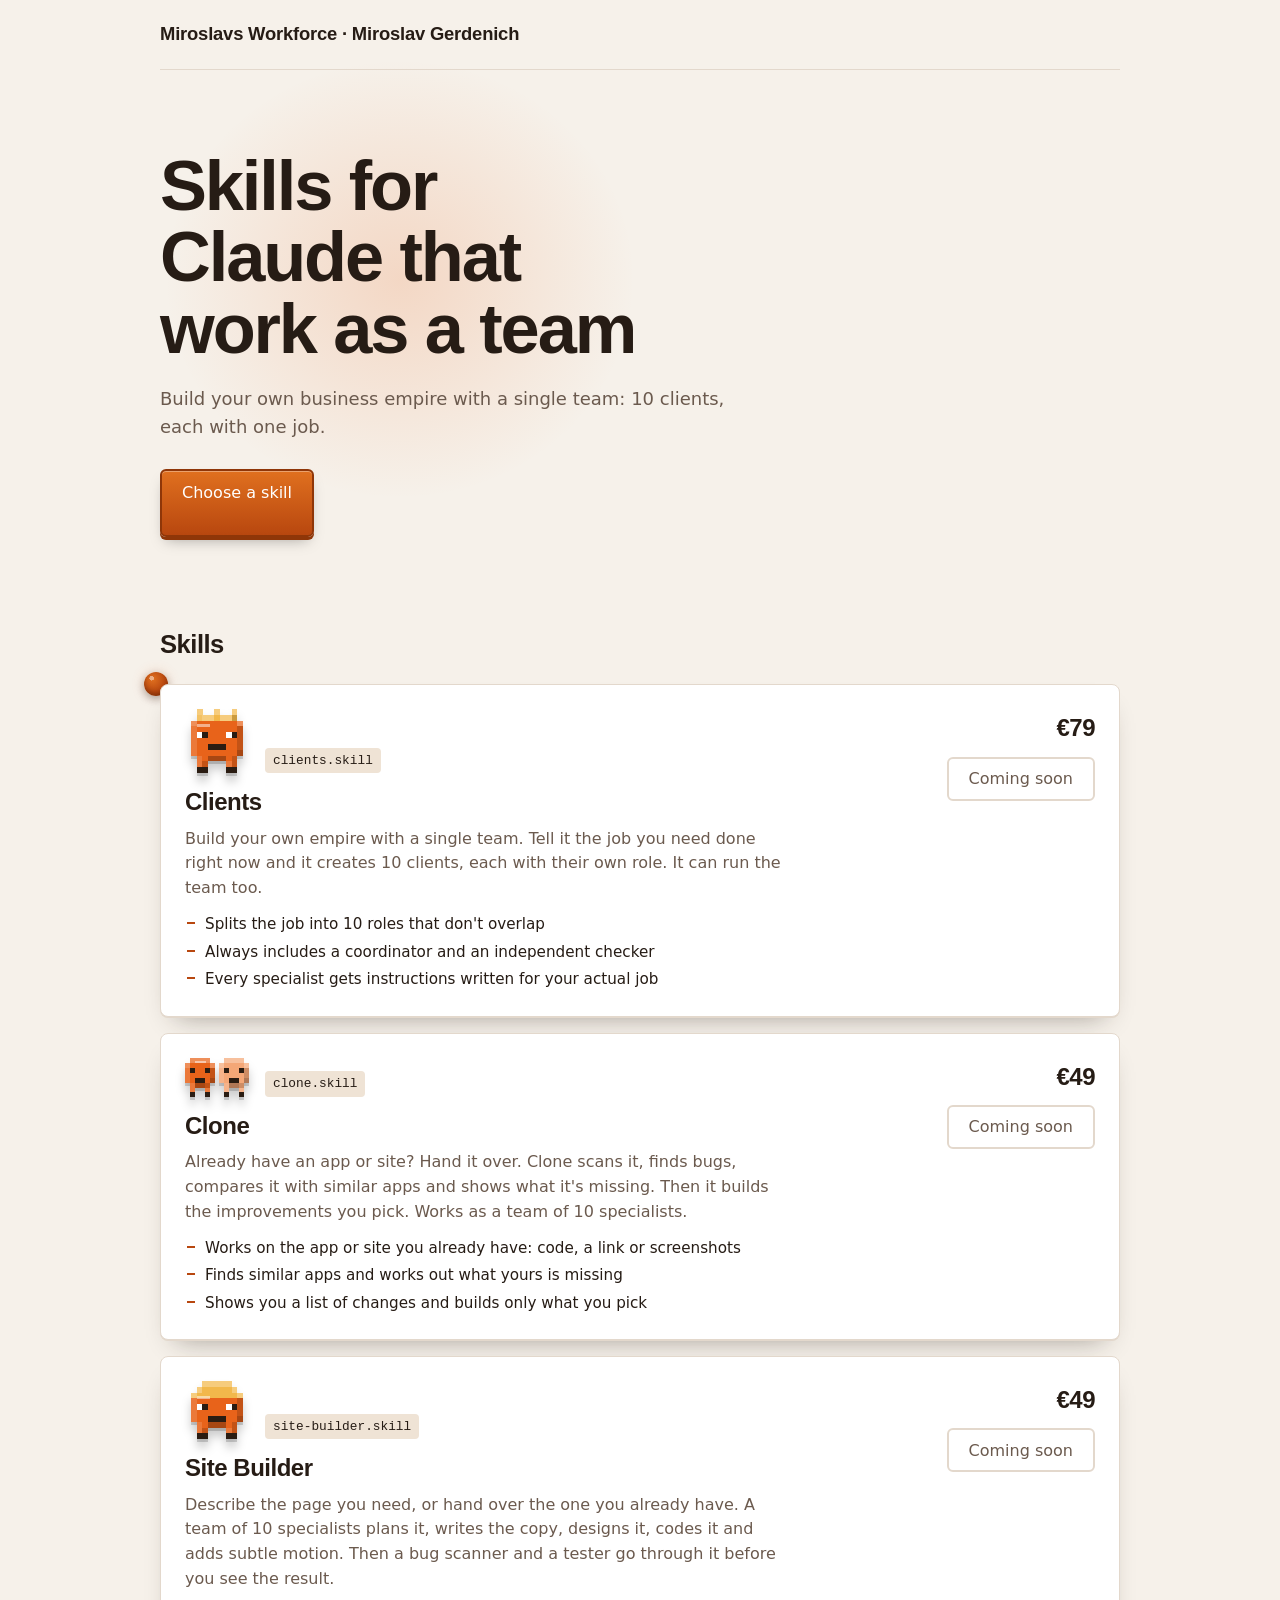
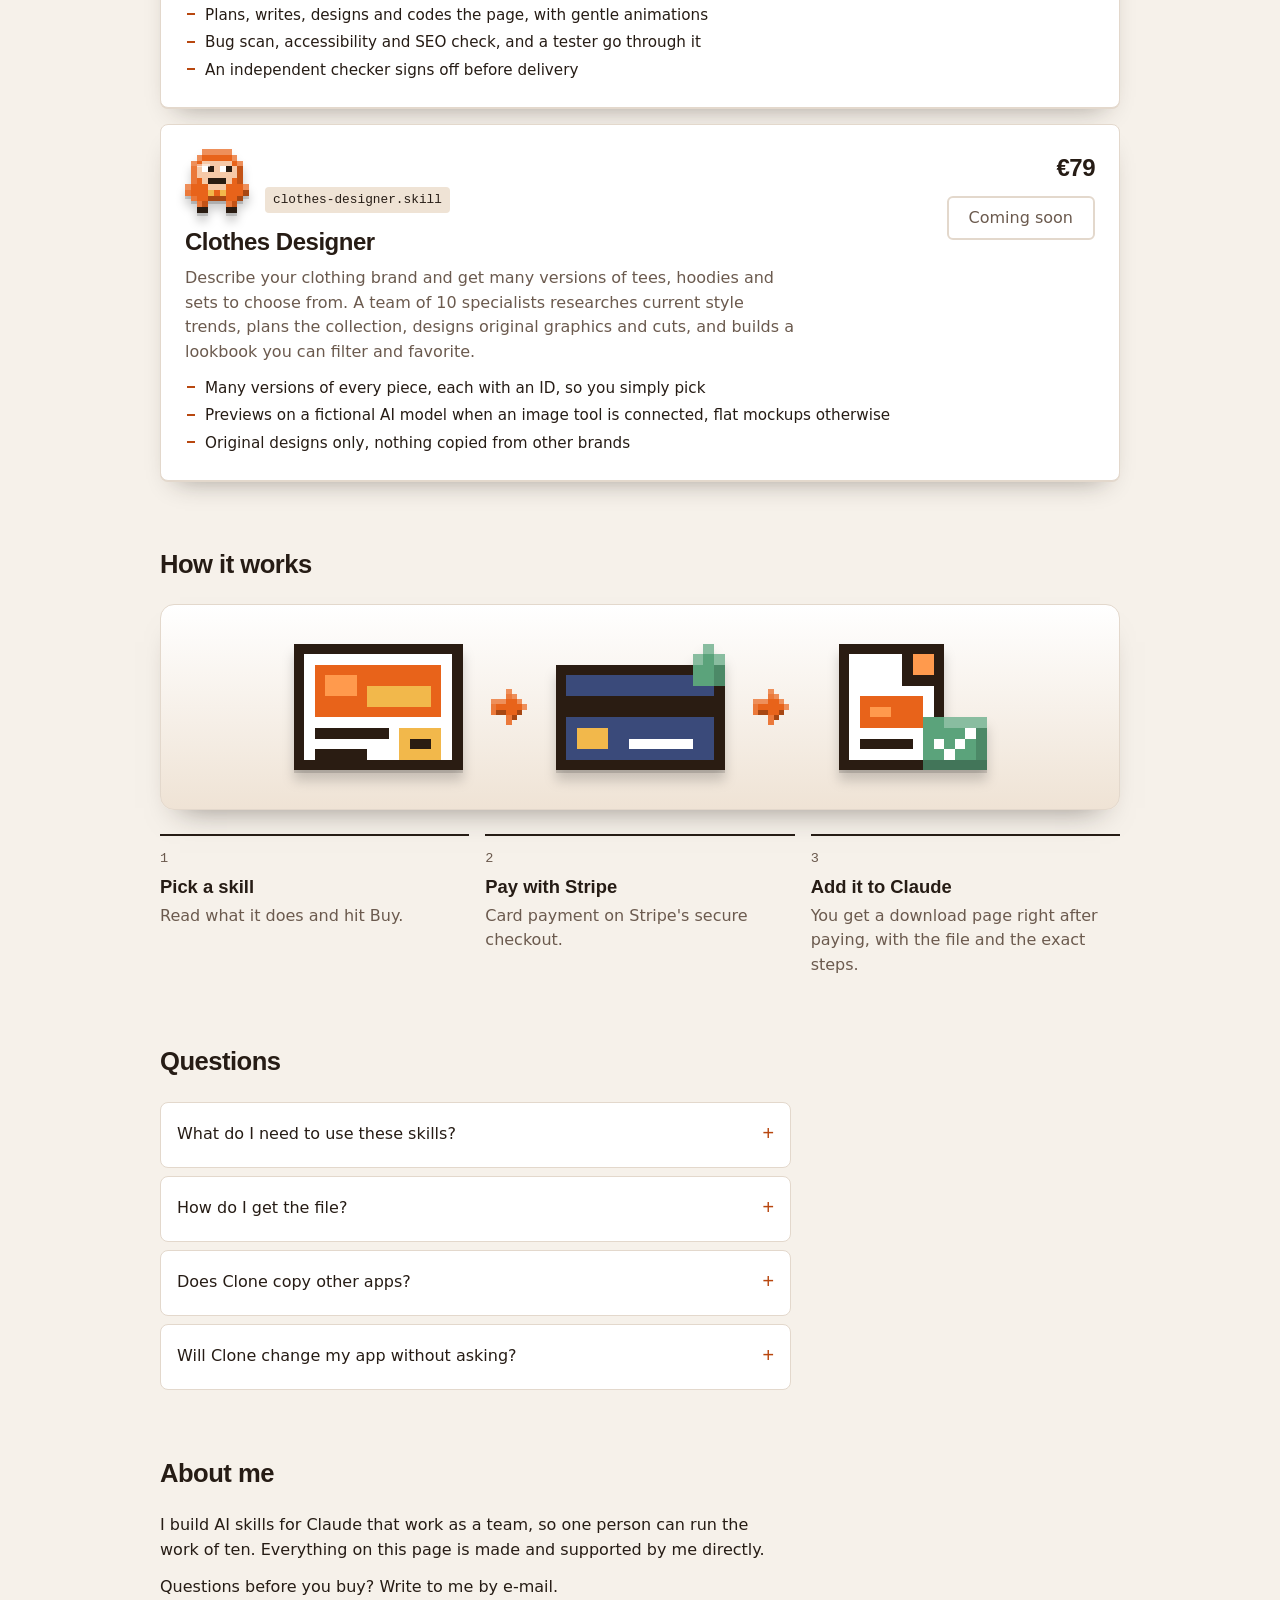
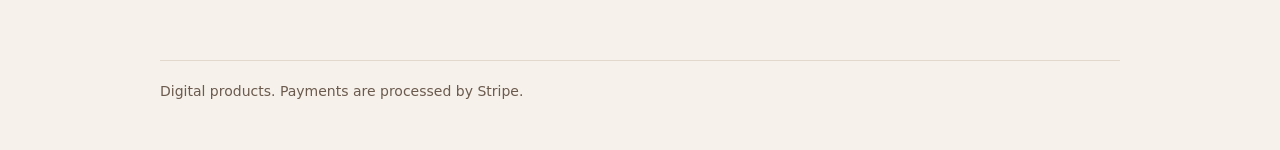
==== commit 0943ad3b: "Add files via upload" ====
--- a/index.html
+++ b/index.html
@@ -3,236 +3,16 @@
 <head>
 <meta charset="utf-8">
 <meta name="viewport" content="width=device-width, initial-scale=1, viewport-fit=cover">
-<meta name="description" content="Ready-made skills for Claude. Clone improves the app or site you already have. Clients builds a team of 10 specialists for any job. Site Builder builds web pages. Clothes Designer creates clothing-brand collections.">
-<meta property="og:title" content="Miroslavs Workforce">
-<meta property="og:description" content="Build your own business empire with a single team of 10 clients.">
-<meta property="og:type" content="website">
-<style>*,*::before,*::after{box-sizing:border-box}body{margin:0}img{max-width:100%}[hidden]{display:none!important}</style>
+<meta http-equiv="Content-Security-Policy" content="default-src 'none'; script-src 'self'; style-src 'self' https://fonts.googleapis.com; font-src https://fonts.gstatic.com; img-src 'self' data:; connect-src 'none'; base-uri 'none'; form-action 'none'; object-src 'none'; upgrade-insecure-requests">
+<meta name="referrer" content="strict-origin-when-cross-origin">
+<meta name="description" content="Skills for Claude that work as a team. Clients, Clone, Site Builder and Clothes Designer by Miroslavs Workforce.">
 <title>Miroslavs Workforce</title>
 <link rel="preconnect" href="https://fonts.googleapis.com">
 <link rel="preconnect" href="https://fonts.gstatic.com" crossorigin>
 <link rel="stylesheet" href="https://fonts.googleapis.com/css2?family=Familjen+Grotesk:wght@500;700&family=IBM+Plex+Sans:wght@400;500&family=IBM+Plex+Mono:wght@400;500&display=swap">
-<style>
-/* Layout: ľavo zarovnaná stránka, skilly ako riadky katalógu so súborovou štítkou (.skill) ako hlavným motívom. */
-:root {
-  --bg: #F6F1EA;
-  --surface: #FFFFFF;
-  --fg: #261C15;
-  --muted: #6B5A4E;
-  --line: #E3D8CC;
-  --accent: #B8470F;
-  --accent-ink: #FFFFFF;
-  --chip: #EFE3D5;
-  --shadow: rgba(38, 28, 21, 0.12);
-  --font-display: "Familjen Grotesk", "Helvetica Neue", Arial, sans-serif;
-  --font-body: "IBM Plex Sans", system-ui, -apple-system, "Segoe UI", sans-serif;
-  --font-mono: "IBM Plex Mono", ui-monospace, "SF Mono", Menlo, Consolas, monospace;
-}
-@media (prefers-color-scheme: dark) {
-  :root:not([data-theme="light"]) {
-    --bg: #17120E; --surface: #211A15; --fg: #F3EBE3; --muted: #BBA999;
-    --line: #3A2E25; --accent: #F28B50; --accent-ink: #231207; --chip: #2B2119; --shadow: rgba(0, 0, 0, 0.45);
-    color-scheme: dark;
-  }
-}
-:root[data-theme="dark"] {
-  --bg: #17120E; --surface: #211A15; --fg: #F3EBE3; --muted: #BBA999;
-  --line: #3A2E25; --accent: #F28B50; --accent-ink: #231207; --chip: #2B2119; --shadow: rgba(0, 0, 0, 0.45);
-  color-scheme: dark;
-}
-body {
-  background: var(--bg);
-  color: var(--fg);
-  font-family: var(--font-body);
-  font-size: 16px;
-  line-height: 1.55;
-  padding-inline: clamp(16px, 4vw, 32px);
-  padding-block: 0 48px;
-}
-.salebar { position: sticky; top: 0; z-index: 50; margin-inline: calc(-1 * clamp(16px, 4vw, 32px)); padding: 10px 16px; background: var(--accent); color: var(--accent-ink); text-align: center; font-family: var(--font-mono); font-size: 0.85rem; font-weight: 500; letter-spacing: 0.02em; }
-.salebar { cursor: pointer; overflow: hidden; padding-inline: 0; text-align: left; }
-.salebar .track { display: flex; width: max-content; animation: salemove 24s linear infinite; }
-.salebar .track span { padding-inline: 28px; white-space: nowrap; }
-.salebar:hover .track { animation-play-state: paused; }
-@keyframes salemove { from { transform: translateX(-50%); } to { transform: translateX(0); } }
-@media (prefers-reduced-motion: reduce) { .salebar { text-align: center; } .salebar .track { animation: none; width: auto; justify-content: center; } .salebar .track span:not(:first-child) { display: none; } }
-.salebar a { color: inherit; text-decoration: underline; }
-.wrap { max-width: 960px; margin-inline: auto; }
-a { color: var(--accent); }
-:focus-visible { outline: 3px solid var(--accent); outline-offset: 3px; border-radius: 4px; }
-
-.top { display: flex; align-items: center; justify-content: space-between; gap: 16px; padding-block: 20px; border-bottom: 1px solid var(--line); flex-wrap: wrap; }
-.brand { font-family: var(--font-display); font-weight: 700; font-size: 1.15rem; letter-spacing: -0.01em; }
-.social { display: flex; gap: 16px; flex-wrap: wrap; }
-.social a { font-weight: 500; text-decoration: none; }
-.social a:hover { text-decoration: underline; }
-
-.hero { padding-block: clamp(40px, 8vw, 80px) clamp(32px, 6vw, 56px); }
-.hero h1 { font-family: var(--font-display); font-weight: 700; font-size: clamp(2.4rem, 7vw, 4.4rem); line-height: 1.02; letter-spacing: -0.03em; max-width: 14ch; text-wrap: balance; margin: 0; }
-.hero p { max-width: 52ch; margin: 20px 0 0; color: var(--muted); font-size: 1.125rem; }
-.hero .cta { display: inline-block; margin-top: 28px; }
-
-.btn { display: inline-flex; align-items: center; justify-content: center; min-height: 44px; padding: 10px 20px; border-radius: 6px; border: 2px solid var(--accent); background: var(--accent); color: var(--accent-ink); font-family: var(--font-body); font-weight: 500; font-size: 1rem; text-decoration: none; cursor: pointer; }
-.btn:hover { filter: brightness(1.08); }
-.btn:disabled, .btn[aria-disabled="true"] { background: transparent; color: var(--muted); border-color: var(--line); cursor: not-allowed; filter: none; }
-
-h2 { font-family: var(--font-display); font-size: 1.6rem; letter-spacing: -0.02em; margin: 0 0 20px; }
-section { padding-block: 32px; }
-
-.filters { display: flex; flex-wrap: wrap; gap: 8px; margin-bottom: 20px; }
-.filters button { min-height: 36px; padding: 4px 14px; border-radius: 999px; border: 1px solid var(--line); background: var(--surface); color: var(--fg); font: inherit; font-size: 0.9rem; cursor: pointer; }
-.filters button[aria-pressed="true"] { background: var(--accent); border-color: var(--accent); color: var(--accent-ink); }
-
-.catalog { display: flex; flex-direction: column; gap: 16px; }
-.item { display: grid; grid-template-columns: minmax(0, 1fr) auto; gap: 20px 32px; background: var(--surface); border: 1px solid var(--line); border-radius: 8px; padding: 24px; align-items: start; }
-.item[hidden] { display: none !important; }
-.file { display: inline-block; font-family: var(--font-mono); font-size: 0.8rem; background: var(--chip); color: var(--fg); padding: 3px 8px; border-radius: 4px; margin-bottom: 10px; }
-.item h3 { font-family: var(--font-display); font-size: 1.5rem; letter-spacing: -0.02em; margin: 0 0 6px; }
-.item p { margin: 0 0 12px; color: var(--muted); max-width: 60ch; }
-.item ul { margin: 0; padding: 0; list-style: none; display: grid; gap: 4px; font-size: 0.95rem; }
-.item li { padding-left: 20px; position: relative; min-width: 0; }
-.item li::before { content: ""; position: absolute; left: 2px; top: 0.6em; width: 8px; height: 2px; background: var(--accent); }
-.buy { display: flex; flex-direction: column; align-items: flex-end; gap: 10px; min-width: 150px; }
-.price { font-family: var(--font-display); font-weight: 700; font-size: 1.5rem; letter-spacing: -0.02em; }
-.price.soon { font-size: 1rem; font-weight: 500; color: var(--muted); font-family: var(--font-body); letter-spacing: 0; }
-
-.steps { display: grid; grid-template-columns: repeat(auto-fit, minmax(220px, 1fr)); gap: 16px; padding: 0; margin: 0; list-style: none; counter-reset: step; }
-.steps li { counter-increment: step; border-top: 2px solid var(--fg); padding-top: 12px; min-width: 0; }
-.steps li::before { content: counter(step); display: block; font-family: var(--font-mono); font-size: 0.85rem; color: var(--muted); margin-bottom: 4px; }
-.steps strong { display: block; font-family: var(--font-display); font-size: 1.15rem; margin-bottom: 2px; }
-.steps span { color: var(--muted); }
-
-.about p { max-width: 62ch; margin: 0 0 12px; }
-.contact { font-family: var(--font-mono); font-size: 0.95rem; user-select: all; }
-
-.faq { display: grid; gap: 8px; max-width: 62ch; }
-.faq details { background: var(--surface); border: 1px solid var(--line); border-radius: 8px; }
-.faq summary { list-style: none; cursor: pointer; padding: 10px 16px; min-height: 44px; display: flex; align-items: center; justify-content: space-between; gap: 16px; font-weight: 500; }
-.faq summary::-webkit-details-marker { display: none; }
-.faq summary::after { content: "+"; font-family: var(--font-mono); font-size: 1.25rem; color: var(--accent); flex: none; }
-.faq details[open] summary::after { content: "\2212"; }
-.faq .ans { margin: 0; padding: 0 16px 14px; color: var(--muted); }
-
-footer { border-top: 1px solid var(--line); padding-top: 20px; margin-top: 16px; color: var(--muted); font-size: 0.875rem; display: grid; gap: 4px; }
-
-.price-box { display: flex; flex-direction: column; align-items: flex-end; gap: 4px; }
-.now-row { display: flex; align-items: baseline; gap: 10px; flex-wrap: wrap; justify-content: flex-end; }
-.was { color: var(--muted); font-size: 1rem; }
-.badge { font-family: var(--font-mono); font-size: 0.8rem; font-weight: 500; background: var(--accent); color: var(--accent-ink); padding: 2px 8px; border-radius: 999px; }
-.launch { font-family: var(--font-mono); font-size: 0.75rem; color: var(--muted); text-transform: uppercase; letter-spacing: 0.08em; }
-.ends { font-size: 0.85rem; color: var(--muted); }
-
-@media (max-width: 640px) {
-  .price-box { align-items: flex-start; }
-  .now-row { justify-content: flex-start; }
-  .item { grid-template-columns: minmax(0, 1fr); padding: 20px; }
-  .buy { flex-direction: row; align-items: center; justify-content: space-between; min-width: 0; flex-wrap: wrap; }
-}
-@media (prefers-reduced-motion: no-preference) {
-  html { scroll-behavior: smooth; }
-  .hero h1, .hero p, .hero .cta { animation: rise 0.6s ease both; }
-  .hero p { animation-delay: 0.08s; }
-  .hero .cta { animation-delay: 0.16s; }
-  .item { animation: rise 0.5s ease both; transition: transform 0.18s ease, border-color 0.18s ease, box-shadow 0.18s ease; }
-  .item:nth-child(2) { animation-delay: 0.08s; }
-  @media (hover: hover) {
-    .item:hover { transform: translateY(-3px); border-color: var(--accent); box-shadow: 0 10px 28px var(--shadow); }
-  }
-  .faq details[open] .ans { animation: rise 0.3s ease both; }
-  .badge { animation: pop 0.5s 0.35s ease both; }
-  .steps li { animation: rise 0.5s ease both; }
-  .steps li:nth-child(2) { animation-delay: 0.08s; }
-  .steps li:nth-child(3) { animation-delay: 0.16s; }
-  .btn { transition: filter 0.15s ease, transform 0.1s ease; }
-  .btn:not([aria-disabled="true"]):active { transform: scale(0.97); }
-  .filters button { transition: background 0.15s ease, color 0.15s ease; }
-  @keyframes rise { from { opacity: 0; transform: translateY(10px); } to { opacity: 1; transform: none; } }
-  @keyframes pop { 0% { opacity: 0; transform: scale(0.6); } 70% { opacity: 1; transform: scale(1.12); } 100% { opacity: 1; transform: scale(1); } }
-}
-
-
-.head { display: flex; align-items: flex-end; gap: 16px; margin-bottom: 10px; }
-.head .file { margin-bottom: 0; }
-.sprite { width: 64px; height: auto; flex: none; shape-rendering: crispEdges; image-rendering: pixelated; animation: spritebob 1.2s steps(1, end) infinite; }
-@keyframes spritebob { 0%, 100% { transform: translateY(0); } 50% { transform: translateY(-3px); } }
-@media (prefers-reduced-motion: reduce) { .sprite { animation: none; } }
-
-.crew-note { color: var(--muted); max-width: 60ch; margin: -8px 0 20px; }
-.crew { display: grid; grid-template-columns: repeat(5, minmax(0, 1fr)); gap: 12px; }
-@media (max-width: 760px) { .crew { grid-template-columns: repeat(2, minmax(0, 1fr)); } }
-.mate { background: var(--surface); border: 1px solid var(--line); border-radius: 8px; padding: 12px 10px 10px; text-align: center; transition: border-color .25s ease, transform .25s ease; min-width: 0; }
-.mate .sprite { width: 52px; margin: 0 auto 6px; display: block; animation: none; opacity: .55; transition: opacity .25s ease; }
-.mate .nm { font-family: var(--font-display); font-weight: 700; font-size: .95rem; line-height: 1.2; }
-.mate .st { font-family: var(--font-mono); font-size: .72rem; color: var(--muted); margin-top: 4px; min-height: 1.1em; }
-.mate.working { border-color: var(--accent); transform: translateY(-3px); }
-.mate.working .sprite { opacity: 1; animation: spritebob .5s steps(1, end) infinite; }
-.mate.working .st { color: var(--accent); }
-.mate.done .sprite { opacity: 1; animation: none; }
-.mate.done .st { color: var(--fg); }
-.crew-ctrl { display: flex; align-items: center; gap: 12px; margin-top: 16px; flex-wrap: wrap; }
-.crew-ctrl button { min-height: 40px; padding: 8px 16px; border-radius: 6px; border: 2px solid var(--accent); background: transparent; color: var(--fg); font: 500 .95rem var(--font-body); cursor: pointer; }
-.crew-ctrl button:hover { background: var(--chip); }
-.crew-ctrl .wave { font-family: var(--font-mono); font-size: .8rem; color: var(--muted); }
-@media (prefers-reduced-motion: reduce) { .mate, .mate .sprite { transition: none; } .mate.working { transform: none; } .mate.working .sprite { animation: none; } }
-
-:root { --accent-hi: #E0701F; --accent-lo: #8F3608; --glow: rgba(232, 99, 26, 0.18); }
-@media (prefers-color-scheme: dark) { :root:not([data-theme="light"]) { --accent-hi: #FFB27A; --accent-lo: #B8541C; --glow: rgba(242, 139, 80, 0.16); } }
-:root[data-theme="dark"] { --accent-hi: #FFB27A; --accent-lo: #B8541C; --glow: rgba(242, 139, 80, 0.16); }
-.hero { position: relative; }
-.hero::before { content: ""; position: absolute; z-index: -1; left: -10%; top: -20%; width: 70%; height: 120%; background: radial-gradient(closest-side, var(--glow), transparent 70%); pointer-events: none; }
-.btn:not(:disabled):not([aria-disabled="true"]) { background: linear-gradient(180deg, var(--accent-hi), var(--accent)); border-color: var(--accent-lo); box-shadow: inset 0 1px 0 rgba(255,255,255,.35), 0 3px 0 var(--accent-lo), 0 8px 14px -6px rgba(0,0,0,.35); transition: transform .12s ease, box-shadow .12s ease; }
-.btn:not(:disabled):not([aria-disabled="true"]):hover { transform: translateY(-1px); filter: none; }
-.btn:not(:disabled):not([aria-disabled="true"]):active { transform: translateY(3px); box-shadow: inset 0 1px 0 rgba(255,255,255,.3), 0 0 0 var(--accent-lo); }
-.badge { background: linear-gradient(180deg, var(--accent-hi), var(--accent)); box-shadow: inset 0 1px 0 rgba(255,255,255,.4), 0 2px 0 var(--accent-lo); }
-.item { box-shadow: 0 1px 0 var(--line), 0 14px 26px -16px rgba(38, 28, 21, .45); transition: transform .2s ease, box-shadow .2s ease; }
-.item:hover { transform: translateY(-3px); box-shadow: 0 1px 0 var(--line), 0 22px 34px -16px rgba(38, 28, 21, .5); }
-.sprite { filter: drop-shadow(0 3px 0 rgba(0,0,0,.16)) drop-shadow(0 8px 5px rgba(0,0,0,.2)); }
-.how-art { display: flex; align-items: center; justify-content: center; gap: clamp(6px, 2vw, 18px); padding: clamp(16px, 3vw, 28px); margin: 0 0 24px; background: linear-gradient(180deg, var(--surface), var(--chip)); border: 1px solid var(--line); border-radius: 14px; box-shadow: inset 0 1px 0 rgba(255,255,255,.4), 0 18px 30px -20px rgba(38,28,21,.5); }
-.how-art svg { display: block; flex: 0 1 190px; width: 100%; max-width: 190px; height: auto; shape-rendering: crispEdges; filter: drop-shadow(0 3px 0 rgba(0,0,0,.14)) drop-shadow(0 10px 6px rgba(0,0,0,.18)); animation: spritebob 1.6s steps(1, end) infinite; }
-.how-art svg:nth-of-type(2) { animation-delay: -.5s; }
-.how-art svg:nth-of-type(3) { animation-delay: -1s; }
-.how-art svg.arrow { flex: 0 0 clamp(20px, 5vw, 36px); max-width: 36px; filter: none; animation: arrowpulse 1.2s steps(1, end) infinite; }
-@keyframes arrowpulse { 0%, 100% { transform: translateX(0); } 50% { transform: translateX(3px); } }
-/* Scroll trail: an orange ball rides down the left edge of the skills and draws a line behind it; it slips behind a card when you leave */
-.catalog { position: relative; }
-.item { position: relative; z-index: 1; }
-.trail { position: absolute; z-index: 0; left: -22px; top: 0; bottom: 0; width: 0; pointer-events: none; transition: opacity .3s ease; }
-.trail .rail, .trail .fill { position: absolute; left: -1.5px; top: 0; width: 3px; border-radius: 3px; }
-.trail .rail { bottom: 0; background: var(--line); }
-.trail .fill { height: 0; background: linear-gradient(180deg, var(--accent-lo), var(--accent-hi)); box-shadow: 0 0 10px var(--glow, rgba(224,112,31,.5)); }
-.trail .node { position: absolute; left: -5px; width: 10px; height: 10px; border-radius: 50%; background: var(--bg); border: 2px solid var(--line); transition: background .25s ease, border-color .25s ease, transform .25s ease; }
-.trail .node.on { background: var(--accent-hi); border-color: var(--accent-lo); transform: scale(1.15); }
-.trail .orb { position: absolute; left: -12px; top: -12px; width: 24px; height: 24px; border-radius: 50%; background: radial-gradient(circle at 32% 26%, #fff7 0 9%, transparent 10%), radial-gradient(circle at 36% 30%, var(--accent-hi), var(--accent) 58%, var(--accent-lo)); box-shadow: 0 3px 8px rgba(0,0,0,.3), inset 0 -3px 5px rgba(0,0,0,.22), 0 0 14px var(--glow, rgba(224,112,31,.5)); transition: left .45s cubic-bezier(.3,1.6,.5,1); will-change: transform; }
-.trail.away .orb { left: 6px; }
-.trail.away .rail, .trail.away .fill, .trail.away .node { opacity: 0; }
-.trail .rail, .trail .fill, .trail .node { transition: opacity .3s ease, background .25s ease, border-color .25s ease, transform .25s ease; }
-@media (max-width: 700px) { .trail { left: -6px; } .trail .orb { left: -8px; top: -8px; width: 16px; height: 16px; } .trail.away .orb { left: 4px; } }
-@media (prefers-reduced-motion: reduce) { .trail .orb, .trail .node, .trail .rail, .trail .fill { transition: none; } }
-@media (prefers-reduced-motion: reduce) { .how-art svg, .how-art svg.arrow { animation: none; } .item, .item:hover { transition: none; transform: none; } .btn { transition: none; } }
-
-.salebar { padding: 0; background: linear-gradient(180deg, var(--accent-hi), var(--accent)); border-bottom: 3px solid var(--accent-lo); box-shadow: 0 6px 16px -6px rgba(0,0,0,.45); font-size: 0.92rem; font-weight: 700; letter-spacing: .06em; text-transform: uppercase; position: sticky; }
-.salebar::after { content: ""; position: absolute; inset: 0; background: linear-gradient(100deg, transparent 35%, rgba(255,255,255,.38) 50%, transparent 65%); transform: translateX(-120%); animation: saleshine 4.5s ease-in-out infinite; pointer-events: none; }
-@keyframes saleshine { 0%, 55% { transform: translateX(-120%); } 85%, 100% { transform: translateX(120%); } }
-.salebar .track span { display: inline-flex; align-items: center; gap: 10px; padding: 12px 22px; }
-.salebar .tag { width: 22px; height: 18px; flex: none; shape-rendering: crispEdges; filter: drop-shadow(0 2px 0 rgba(0,0,0,.25)); }
-.salebar .pct { background: var(--accent-ink); color: var(--accent); padding: 2px 8px; border-radius: 999px; box-shadow: 0 2px 0 rgba(0,0,0,.25); }
-@media (prefers-reduced-motion: reduce) { .salebar::after { animation: none; display: none; } }
-</style>
+<link rel="stylesheet" href="styles.css">
 </head>
 <body>
-
-
-<!--
-  AKO PRIDAŤ NOVÝ SKILL
-  1. Nižšie v poli PRODUCTS skopíruj jeden blok { ... } a uprav ho.
-  2. V Stripe vytvor platobný odkaz a vlož ho do stripeUrl. Kým je stripeUrl prázdne, tlačidlo ukazuje "Coming soon".
-  3. price je cena, ktorú zákazník naozaj zaplatí (číslo, napr. 35). regularPrice je vyššia cena, ktorú budeš naozaj účtovať po skončení akcie.
-     Ak je regularPrice vyplnená, stránka ukáže prečiarknutú cenu a % zľavy sama. Ak ju zmažeš, zľava zmizne.
-     offerEnds je text typu "31 October". Vyplň ho len ak sa cena v ten deň naozaj zvýši, inak ho nechaj prázdny.
-     Pozor: prečiarknutá cena musí byť pravdivá. V EÚ je zavádzajúca zľava z vymyslenej ceny nezákonná.
-  Polia o tebe (meno, texty, Instagram, TikTok, kontakt, firemné údaje) sú v PROFILE. Prázdne polia sa na stránke nezobrazia.
--->
-
 <div class="salebar" id="salebar" role="link" tabindex="0" aria-label="Launch sale, ends soon. See the skills" hidden><div class="track" id="saletrack"></div></div>
 
 <div class="wrap">
@@ -277,337 +57,8 @@
   <footer id="footer"></footer>
 </div>
 
-<script>
-/* Údaje o tebe. Prázdne polia sa nezobrazia. */
-const PROFILE = {
-  brand: "Miroslavs Workforce",
-  name: "",
-  tagline: "Build your own business empire with a single team: 10 clients, each with one job.",
-  about: "",          /* Pár viet o tebe. Odseky oddeľ prázdnym riadkom. */
-  instagram: "",      /* celý odkaz, napr. https://www.instagram.com/tvoj_ucet */
-  tiktok: "",         /* celý odkaz, napr. https://www.tiktok.com/@tvoj_ucet */
-  email: "",          /* kontaktný e-mail */
-  legal: ""           /* obchodné meno, IČO a podobne */
-};
 
-/* Katalóg. Nový skill = ďalší blok. */
-const CURRENCY = "€";
-
-const PRODUCTS = [
-  {
-    id: "clients",
-    name: "Clients",
-    file: "clients.skill",
-    tag: "Agent teams",
-    price: 60,
-    regularPrice: 79,
-    offerEnds: "",
-    stripeUrl: "",
-    description: "Build your own empire with a single team. Tell it the job you need done right now and it creates 10 clients, each with their own role. It can run the team too.",
-    features: [
-      "Splits the job into 10 roles that don't overlap",
-      "Always includes a coordinator and an independent checker",
-      "Every specialist gets instructions written for your actual job"
-    ]
-  },
-  {
-    id: "clone",
-    name: "Clone",
-    file: "clone.skill",
-    tag: "Apps",
-    price: 45,
-    regularPrice: 49,
-    offerEnds: "",
-    stripeUrl: "",
-    description: "Already have an app or site? Hand it over. Clone scans it, finds bugs, compares it with similar apps and shows what it's missing. Then it builds the improvements you pick. Works as a team of 10 specialists.",
-    features: [
-      "Works on the app or site you already have: code, a link or screenshots",
-      "Finds similar apps and works out what yours is missing",
-      "Shows you a list of changes and builds only what you pick"
-    ]
-  },
-  {
-    id: "site-builder",
-    name: "Site Builder",
-    file: "site-builder.skill",
-    tag: "Websites",
-    price: 45,
-    regularPrice: 49,
-    offerEnds: "",
-    stripeUrl: "",
-    description: "Describe the page you need, or hand over the one you already have. A team of 10 specialists plans it, writes the copy, designs it, codes it and adds subtle motion. Then a bug scanner and a tester go through it before you see the result.",
-    features: [
-      "Plans, writes, designs and codes the page, with gentle animations",
-      "Bug scan, accessibility and SEO check, and a tester go through it",
-      "An independent checker signs off before delivery"
-    ]
-  },
-  {
-    id: "clothes-designer",
-    name: "Clothes Designer",
-    file: "clothes-designer.skill",
-    tag: "Fashion",
-    price: 55,
-    regularPrice: 79,
-    offerEnds: "",
-    stripeUrl: "",
-    description: "Describe your clothing brand and get many versions of tees, hoodies and sets to choose from. A team of 10 specialists researches current style trends, plans the collection, designs original graphics and cuts, and builds a lookbook you can filter and favorite.",
-    features: [
-      "Many versions of every piece, each with an ID, so you simply pick",
-      "Previews on a fictional AI model when an image tool is connected, flat mockups otherwise",
-      "Original designs only, nothing copied from other brands"
-    ]
-  }
-];
-
-const FAQ = [
-  { q: "What do I need to use these skills?", a: "Claude with code execution and file creation turned on. The download page after payment walks you through adding the skill." },
-  { q: "How do I get the file?", a: "Right after you pay, you land on a download page with your file and the steps to add it to Claude." },
-  { q: "Does Clone copy other apps?", a: "No. It learns ideas and feature lists from similar apps, never their code, text, images or design." },
-  { q: "Will Clone change my app without asking?", a: "No. It shows you a list of improvements first and builds only the ones you choose. It works on a copy, so your original stays untouched until you decide." }
-];
-
-function el(tag, attrs, children) {
-  const node = document.createElement(tag);
-  if (attrs) for (const k in attrs) {
-    if (k === "text") node.textContent = attrs[k];
-    else node.setAttribute(k, attrs[k]);
-  }
-  (children || []).forEach(function (c) { node.appendChild(c); });
-  return node;
-}
-
-document.getElementById("brand").textContent = PROFILE.name ? PROFILE.brand + " · " + PROFILE.name : PROFILE.brand;
-document.getElementById("headline").textContent = "Skills for Claude that work as a team";
-document.getElementById("tagline").textContent = PROFILE.tagline;
-
-const social = document.getElementById("social");
-[["Instagram", PROFILE.instagram], ["TikTok", PROFILE.tiktok]].forEach(function (s) {
-  if (s[1]) social.appendChild(el("a", { href: s[1], target: "_blank", rel: "noopener noreferrer", text: s[0] }));
-});
-if (!social.children.length) social.hidden = true;
-
-// Launch offer really ends on this date (end of day). After it the regular price applies.
-const OFFER_END = new Date("2026-10-31T23:59:59");
-// Sale bar shows only while the offer is real and inside the last 30 days.
-(function () {
-  const left = (OFFER_END - new Date()) / 86400000;
-  const bar = document.getElementById("salebar");
-  if (bar) {
-    const t = document.getElementById("saletrack");
-    const best = Math.max.apply(null, PRODUCTS.filter(function (x) { return x.price && x.regularPrice && x.regularPrice > x.price; }).map(function (x) { return Math.round((1 - x.price / x.regularPrice) * 100); }).concat([0]));
-    const NS = "http://www.w3.org/2000/svg";
-    const TAG = ["...YYYYYY.", "..YYYYYYYY", ".YYDYYYYYY", "YYYYYYYYYY", ".YYYYYYYYY", "..YYYYYYYY", "...YYYYYY."];
-    function tagIcon() {
-      const svg = document.createElementNS(NS, "svg"); svg.setAttribute("viewBox", "0 0 10 7"); svg.setAttribute("class", "tag"); svg.setAttribute("aria-hidden", "true");
-      TAG.forEach(function (row, y) { for (let x = 0; x < row.length; x++) { if (row[x] === ".") continue;
-        const r = document.createElementNS(NS, "rect"); r.setAttribute("x", x); r.setAttribute("y", y); r.setAttribute("width", 1.02); r.setAttribute("height", 1.02);
-        r.setAttribute("fill", row[x] === "D" ? "#2A1C12" : (y === 0 || x === 0 ? "#FFD98A" : "#F2B84B")); svg.appendChild(r); } });
-      return svg;
-    }
-    for (let i = 0; i < 6; i++) {
-      const sp = document.createElement("span");
-      if (i) sp.setAttribute("aria-hidden", "true");
-      sp.appendChild(tagIcon());
-      sp.appendChild(document.createTextNode("Launch sale"));
-      if (best > 0) { const pc = document.createElement("b"); pc.className = "pct"; pc.textContent = "up to -" + best + "%"; sp.appendChild(pc); }
-      sp.appendChild(document.createTextNode("ends soon \u00B7 see the skills \u2193"));
-      t.appendChild(sp);
-    }
-    bar.addEventListener("click", function () { const c = document.getElementById("catalog"); if (c) c.scrollIntoView({ behavior: "smooth", block: "start" }); });
-    bar.addEventListener("keydown", function (e) { if (e.key === "Enter" || e.key === " ") { e.preventDefault(); bar.click(); } });
-  }
-  if (bar && left > 0 && left <= 30 && PRODUCTS.some(function (x) { return x.price && x.regularPrice; })) bar.hidden = false;
-})();
-/* Pixel mascots, one per skill. Letters map to the colors below. */
-const SPRITE_COLORS = { B: "#E8631A", D: "#2A1C12", W: "#FFFFFF", Y: "#F2B84B", A: "#F4A777", S: "#F6C9A8", K: "#3A4A7A", G: "#5BA37B", L: "#FF9A4D", O: "#E8631A" };
-const SPRITES = {
-  "clients": ["..Y..Y..Y..", "..YYYYYYY..", ".BBBBBBBBB.", ".BBBBBBBBB.", ".BWDBBBWDB.", ".BBBBBBBBB.", ".BBBDDDBBB.", ".BBBBBBBBB.", "..BBBBBBB..", "..BB...BB..", "..DD...DD.."],
-  "clone": [".BBBB...AAAA.", "BBBBBB.AAAAAA", "BDBBDB.ADAADA", "BBBBBB.AAAAAA", "BBDDBB.AADDAA", ".BBBB...AAAA.", ".B..B...A..A.", ".D..D...D..D."],
-  "site-builder": ["...YYYYY...", "..YYYYYYY..", ".YYYYYYYYY.", ".BBBBBBBBB.", ".BWDBBBWDB.", ".BBBBBBBBB.", ".BBBDDDBBB.", "..BBBBBBB..", "..BB...BB..", "..DD...DD.."],
-  "clothes-designer": ["...BBBBB...", "..BBBBBBB..", ".BBSSSSSBB.", ".BSWDSWDSB.", ".BSSSSSSSB.", ".BBSDDDSBB.", "BBBBSSSBBBB", "BBBBYBYBBBB", ".BBBBBBBBB.", "..BB...BB..", "..DD...DD.."]
-};
-/* Shaded pixel renderer: light edge on top and left, darker edge on bottom and right, plus a glossy spot. */
-function mixHex(hex, t) {
-  const n = parseInt(hex.slice(1), 16); let r = n >> 16, g = (n >> 8) & 255, b = n & 255;
-  const to = t > 0 ? 255 : 0, k = Math.abs(t);
-  r = Math.round(r + (to - r) * k); g = Math.round(g + (to - g) * k); b = Math.round(b + (to - b) * k);
-  return "#" + ((1 << 24) + (r << 16) + (g << 8) + b).toString(16).slice(1);
-}
-function pixSvg(rows, cls, gloss) {
-  const NS = "http://www.w3.org/2000/svg", w = rows[0].length, h = rows.length;
-  const svg = document.createElementNS(NS, "svg");
-  svg.setAttribute("viewBox", "0 0 " + w + " " + h); if (cls) svg.setAttribute("class", cls); svg.setAttribute("aria-hidden", "true");
-  const empty = function (x, y) { return y < 0 || y >= h || x < 0 || x >= rows[y].length || !SPRITE_COLORS[rows[y][x]]; };
-  const FLAT = { D: 1, W: 1 };
-  function rect(x, y, ww, hh, fill, op) {
-    const r = document.createElementNS(NS, "rect");
-    r.setAttribute("x", x); r.setAttribute("y", y); r.setAttribute("width", ww); r.setAttribute("height", hh); r.setAttribute("fill", fill);
-    if (op) r.setAttribute("opacity", op); svg.appendChild(r);
-  }
-  let bodyTop = -1;
-  rows.forEach(function (row, y) {
-    let filled = 0;
-    for (let x = 0; x < row.length; x++) {
-      const ch = row[x], c = SPRITE_COLORS[ch]; if (!c) continue;
-      filled++;
-      let fill = c;
-      if (!FLAT[ch]) {
-        if (empty(x, y - 1)) fill = mixHex(c, 0.28);
-        else if (empty(x - 1, y)) fill = mixHex(c, 0.14);
-        else if (empty(x, y + 1)) fill = mixHex(c, -0.28);
-        else if (empty(x + 1, y)) fill = mixHex(c, -0.16);
-      }
-      rect(x, y, 1.02, 1.02, fill);
-    }
-    if (bodyTop < 0 && filled >= 8) bodyTop = y;
-  });
-  if (gloss && bodyTop >= 0) {
-    const first = rows[bodyTop].split("").findIndex(function (ch) { return SPRITE_COLORS[ch]; });
-    rect(first + 1.1, bodyTop + 0.55, 2.2, 0.5, "#FFFFFF", 0.5);
-  }
-  return svg;
-}
-function makeSprite(id, delay) {
-  const rows = SPRITES[id]; if (!rows) return null;
-  const svg = pixSvg(rows, "sprite", true); svg.style.animationDelay = (delay * -0.3) + "s"; return svg;
-}
-/* How-it-works picture: pick a skill, pay, add it to Claude. */
-(function () {
-  const host = document.getElementById("how-art"); if (!host) return;
-  function grid(w, h) { const g = []; for (let y = 0; y < h; y++) g.push(new Array(w).fill(".")); return g; }
-  function fill(g, x, y, w, h, ch) { for (let j = y; j < y + h; j++) for (let i = x; i < x + w; i++) if (g[j] && i < g[j].length) g[j][i] = ch; }
-  const out = function (g) { return g.map(function (r) { return r.join(""); }); };
-  // 1: a product card with a price tag
-  const a = grid(18, 14);
-  fill(a, 1, 1, 16, 12, "D"); fill(a, 2, 2, 14, 10, "W"); fill(a, 3, 3, 12, 5, "O"); fill(a, 4, 4, 3, 2, "L");
-  fill(a, 8, 5, 6, 2, "Y"); fill(a, 3, 9, 7, 1, "D"); fill(a, 3, 11, 5, 1, "D"); fill(a, 11, 9, 4, 3, "Y"); fill(a, 12, 10, 2, 1, "D");
-  // 2: a payment card
-  const b = grid(18, 14);
-  fill(b, 1, 3, 16, 10, "D"); fill(b, 2, 4, 14, 8, "K"); fill(b, 2, 6, 14, 2, "D"); fill(b, 3, 9, 3, 2, "Y"); fill(b, 8, 10, 6, 1, "W"); fill(b, 14, 2, 3, 3, "G"); fill(b, 15, 1, 1, 1, "G");
-  // 3: the skill file, added to Claude
-  const c = grid(18, 14);
-  fill(c, 3, 1, 10, 12, "D"); fill(c, 4, 2, 8, 10, "W"); fill(c, 9, 1, 4, 4, "D"); fill(c, 10, 2, 2, 2, "L"); fill(c, 5, 6, 6, 3, "O"); fill(c, 6, 7, 2, 1, "L"); fill(c, 5, 10, 5, 1, "D");
-  fill(c, 11, 8, 6, 5, "G"); fill(c, 12, 10, 1, 1, "W"); fill(c, 13, 11, 1, 1, "W"); fill(c, 14, 10, 1, 1, "W"); fill(c, 15, 9, 1, 1, "W");
-  const arrow = ["...O...", "...OO..", "OOOOOO.", "OOOOOOO", "OOOOOO.", "...OO..", "...O..."];
-  host.appendChild(pixSvg(out(a))); host.appendChild(pixSvg(arrow, "arrow"));
-  host.appendChild(pixSvg(out(b))); host.appendChild(pixSvg(arrow, "arrow")); host.appendChild(pixSvg(out(c)));
-})();
-let spriteCount = 0;
-function renderItem(p) {
-  if (p.regularPrice && p.price && new Date() > OFFER_END) { p = Object.assign({}, p, { price: p.regularPrice, regularPrice: null }); }
-  const buy = el("div", { "class": "buy" });
-  const box = el("div", { "class": "price-box" });
-  if (p.price) {
-    if (p.regularPrice && p.regularPrice > p.price) {
-      const pct = Math.round((1 - p.price / p.regularPrice) * 100);
-      box.appendChild(el("div", { "class": "launch", text: "Launch price" }));
-      box.appendChild(el("div", { "class": "now-row" }, [
-        el("s", { "class": "was", text: CURRENCY + p.regularPrice }),
-        el("span", { "class": "price", text: CURRENCY + p.price }),
-        el("span", { "class": "badge", text: "-" + pct + "%" })
-      ]));
-      const daysLeft = (OFFER_END - new Date()) / 86400000;
-      box.appendChild(el("div", { "class": "ends", text: daysLeft <= 30 ? "Ends soon" : "Ends this year" }));
-    } else {
-      box.appendChild(el("div", { "class": "price", text: CURRENCY + p.price }));
-    }
-  } else {
-    box.appendChild(el("div", { "class": "price soon", text: "Price coming soon" }));
-  }
-  buy.appendChild(box);
-  if (p.stripeUrl) {
-    buy.appendChild(el("a", { "class": "btn", href: p.stripeUrl, target: "_blank", rel: "noopener noreferrer", text: "Buy" }));
-  } else {
-    buy.appendChild(el("button", { "class": "btn", type: "button", disabled: "", text: "Coming soon" }));
-  }
-  const list = el("ul");
-  (p.features || []).forEach(function (f) { list.appendChild(el("li", { text: f })); });
-  const spr = makeSprite(p.id, spriteCount++);
-  const headKids = [el("span", { "class": "file", text: p.file })];
-  if (spr) headKids.unshift(spr);
-  const info = el("div", null, [
-    el("div", { "class": "head" }, headKids),
-    el("h3", { text: p.name }),
-    el("p", { text: p.description }),
-    list
-  ]);
-  const item = el("article", { "class": "item", "data-tag": p.tag || "" }, [info, buy]);
-  return item;
-}
-
-const catalog = document.getElementById("catalog");
-PRODUCTS.forEach(function (p) { catalog.appendChild(renderItem(p)); });
-
-/* Scroll trail: ball rides along the left edge, line fills behind it. */
-(function () {
-  const items = Array.prototype.slice.call(catalog.children);
-  if (!items.length) return;
-  const rail = el("i", { "class": "rail" }), fill = el("i", { "class": "fill" }), orb = el("i", { "class": "orb" });
-  const nodes = items.map(function () { return el("i", { "class": "node" }); });
-  const trail = el("div", { "class": "trail away", "aria-hidden": "true" }, [rail, fill].concat(nodes, [orb]));
-  catalog.insertBefore(trail, catalog.firstChild);
-  let ticking = false;
-  function layout() { items.forEach(function (it, i) { nodes[i].style.top = (it.offsetTop + 28 - 5) + "px"; }); }
-  function update() {
-    ticking = false;
-    const r = catalog.getBoundingClientRect(), vh = window.innerHeight, H = r.height;
-    const inView = r.top < vh * 0.75 && r.bottom > vh * 0.25;
-    trail.classList.toggle("away", !inView);
-    const y = Math.max(0, Math.min(H, vh * 0.5 - r.top));
-    fill.style.height = y + "px";
-    orb.style.transform = "translateY(" + y + "px)";
-    items.forEach(function (it, i) { nodes[i].classList.toggle("on", it.offsetTop + 28 <= y); });
-  }
-  function req() { if (!ticking) { ticking = true; requestAnimationFrame(update); } }
-  window.addEventListener("scroll", req, { passive: true });
-  window.addEventListener("resize", function () { layout(); req(); });
-  layout(); update();
-})();
-
-/* Filter podľa témy sa zobrazí, keď bude v katalógu viac ako 4 skilly. */
-if (PRODUCTS.length > 4) {
-  const tags = ["All"].concat(PRODUCTS.map(function (p) { return p.tag; }).filter(function (t, i, a) { return t && a.indexOf(t) === i; }));
-  const bar = document.getElementById("filters");
-  bar.hidden = false;
-  tags.forEach(function (t, i) {
-    const b = el("button", { type: "button", "aria-pressed": i === 0 ? "true" : "false", text: t });
-    b.addEventListener("click", function () {
-      Array.prototype.forEach.call(bar.children, function (c) { c.setAttribute("aria-pressed", c === b ? "true" : "false"); });
-      Array.prototype.forEach.call(catalog.children, function (item) {
-        item.hidden = !(t === "All" || item.getAttribute("data-tag") === t);
-      });
-    });
-    bar.appendChild(b);
-  });
-}
-
-if (PROFILE.about || PROFILE.email) {
-  document.getElementById("about").hidden = false;
-  const box = document.getElementById("about-text");
-  PROFILE.about.split(/\n\s*\n/).filter(Boolean).forEach(function (para) { box.appendChild(el("p", { text: para })); });
-  if (PROFILE.email) {
-    const c = document.getElementById("contact");
-    c.hidden = false;
-    c.textContent = PROFILE.email;
-  }
-}
-
-const faqBox = document.getElementById("faq");
-FAQ.forEach(function (f) {
-  faqBox.appendChild(el("details", null, [
-    el("summary", { text: f.q }),
-    el("p", { "class": "ans", text: f.a })
-  ]));
-});
-
-const footer = document.getElementById("footer");
-footer.appendChild(el("div", { text: "Digital products. Payments are processed by Stripe." }));
-if (PROFILE.legal) footer.appendChild(el("div", { text: PROFILE.legal }));
-
-
-
-</script>
-
+<noscript><p>Please enable JavaScript to see the skills catalog.</p></noscript>
+<script src="app.js" defer></script>
 </body>
-</html>
+</html>
--- a/styles.css
+++ b/styles.css
@@ -0,0 +1,206 @@
+:root{color-scheme:light;box-sizing:border-box;padding-top:env(safe-area-inset-top,0px);padding-bottom:env(safe-area-inset-bottom,0px)}html{scroll-padding-top:env(safe-area-inset-top,0px)}body{margin:0;padding:0;font:14px -apple-system,BlinkMacSystemFont,sans-serif;background:#faf9f5;color:#141413}img{max-width:100%}[hidden]:not([hidden=until-found i]){display:none!important}
+
+/* Layout: ľavo zarovnaná stránka, skilly ako riadky katalógu so súborovou štítkou (.skill) ako hlavným motívom. */
+:root {
+  --bg: #F6F1EA;
+  --surface: #FFFFFF;
+  --fg: #261C15;
+  --muted: #6B5A4E;
+  --line: #E3D8CC;
+  --accent: #B8470F;
+  --accent-ink: #FFFFFF;
+  --chip: #EFE3D5;
+  --shadow: rgba(38, 28, 21, 0.12);
+  --font-display: "Familjen Grotesk", "Helvetica Neue", Arial, sans-serif;
+  --font-body: "IBM Plex Sans", system-ui, -apple-system, "Segoe UI", sans-serif;
+  --font-mono: "IBM Plex Mono", ui-monospace, "SF Mono", Menlo, Consolas, monospace;
+}
+@media (prefers-color-scheme: dark) {
+  :root:not([data-theme="light"]) {
+    --bg: #17120E; --surface: #211A15; --fg: #F3EBE3; --muted: #BBA999;
+    --line: #3A2E25; --accent: #F28B50; --accent-ink: #231207; --chip: #2B2119; --shadow: rgba(0, 0, 0, 0.45);
+    color-scheme: dark;
+  }
+}
+:root[data-theme="dark"] {
+  --bg: #17120E; --surface: #211A15; --fg: #F3EBE3; --muted: #BBA999;
+  --line: #3A2E25; --accent: #F28B50; --accent-ink: #231207; --chip: #2B2119; --shadow: rgba(0, 0, 0, 0.45);
+  color-scheme: dark;
+}
+body {
+  background: var(--bg);
+  color: var(--fg);
+  font-family: var(--font-body);
+  font-size: 16px;
+  line-height: 1.55;
+  padding-inline: clamp(16px, 4vw, 32px);
+  padding-block: 0 48px;
+}
+.salebar { position: sticky; top: 0; z-index: 50; margin-inline: calc(-1 * clamp(16px, 4vw, 32px)); padding: 10px 16px; background: var(--accent); color: var(--accent-ink); text-align: center; font-family: var(--font-mono); font-size: 0.85rem; font-weight: 500; letter-spacing: 0.02em; }
+.salebar { cursor: pointer; overflow: hidden; padding-inline: 0; text-align: left; }
+.salebar .track { display: flex; width: max-content; animation: salemove 24s linear infinite; }
+.salebar .track span { padding-inline: 28px; white-space: nowrap; }
+.salebar:hover .track { animation-play-state: paused; }
+@keyframes salemove { from { transform: translateX(-50%); } to { transform: translateX(0); } }
+@media (prefers-reduced-motion: reduce) { .salebar { text-align: center; } .salebar .track { animation: none; width: auto; justify-content: center; } .salebar .track span:not(:first-child) { display: none; } }
+.salebar a { color: inherit; text-decoration: underline; }
+.wrap { max-width: 960px; margin-inline: auto; }
+a { color: var(--accent); }
+:focus-visible { outline: 3px solid var(--accent); outline-offset: 3px; border-radius: 4px; }
+
+.top { display: flex; align-items: center; justify-content: space-between; gap: 16px; padding-block: 20px; border-bottom: 1px solid var(--line); flex-wrap: wrap; }
+.brand { font-family: var(--font-display); font-weight: 700; font-size: 1.15rem; letter-spacing: -0.01em; }
+.social { display: flex; gap: 16px; flex-wrap: wrap; }
+.social a { font-weight: 500; text-decoration: none; }
+.social a:hover { text-decoration: underline; }
+
+.hero { padding-block: clamp(40px, 8vw, 80px) clamp(32px, 6vw, 56px); }
+.hero h1 { font-family: var(--font-display); font-weight: 700; font-size: clamp(2.4rem, 7vw, 4.4rem); line-height: 1.02; letter-spacing: -0.03em; max-width: 14ch; text-wrap: balance; margin: 0; }
+.hero p { max-width: 52ch; margin: 20px 0 0; color: var(--muted); font-size: 1.125rem; }
+.hero .cta { display: inline-block; margin-top: 28px; }
+
+.btn { display: inline-flex; align-items: center; justify-content: center; min-height: 44px; padding: 10px 20px; border-radius: 6px; border: 2px solid var(--accent); background: var(--accent); color: var(--accent-ink); font-family: var(--font-body); font-weight: 500; font-size: 1rem; text-decoration: none; cursor: pointer; }
+.btn:hover { filter: brightness(1.08); }
+.btn:disabled, .btn[aria-disabled="true"] { background: transparent; color: var(--muted); border-color: var(--line); cursor: not-allowed; filter: none; }
+
+h2 { font-family: var(--font-display); font-size: 1.6rem; letter-spacing: -0.02em; margin: 0 0 20px; }
+section { padding-block: 32px; }
+
+.filters { display: flex; flex-wrap: wrap; gap: 8px; margin-bottom: 20px; }
+.filters button { min-height: 36px; padding: 4px 14px; border-radius: 999px; border: 1px solid var(--line); background: var(--surface); color: var(--fg); font: inherit; font-size: 0.9rem; cursor: pointer; }
+.filters button[aria-pressed="true"] { background: var(--accent); border-color: var(--accent); color: var(--accent-ink); }
+
+.catalog { display: flex; flex-direction: column; gap: 16px; }
+.item { display: grid; grid-template-columns: minmax(0, 1fr) auto; gap: 20px 32px; background: var(--surface); border: 1px solid var(--line); border-radius: 8px; padding: 24px; align-items: start; }
+.item[hidden] { display: none !important; }
+.file { display: inline-block; font-family: var(--font-mono); font-size: 0.8rem; background: var(--chip); color: var(--fg); padding: 3px 8px; border-radius: 4px; margin-bottom: 10px; }
+.item h3 { font-family: var(--font-display); font-size: 1.5rem; letter-spacing: -0.02em; margin: 0 0 6px; }
+.item p { margin: 0 0 12px; color: var(--muted); max-width: 60ch; }
+.item ul { margin: 0; padding: 0; list-style: none; display: grid; gap: 4px; font-size: 0.95rem; }
+.item li { padding-left: 20px; position: relative; min-width: 0; }
+.item li::before { content: ""; position: absolute; left: 2px; top: 0.6em; width: 8px; height: 2px; background: var(--accent); }
+.buy { display: flex; flex-direction: column; align-items: flex-end; gap: 10px; min-width: 150px; }
+.price { font-family: var(--font-display); font-weight: 700; font-size: 1.5rem; letter-spacing: -0.02em; }
+.price.soon { font-size: 1rem; font-weight: 500; color: var(--muted); font-family: var(--font-body); letter-spacing: 0; }
+
+.steps { display: grid; grid-template-columns: repeat(auto-fit, minmax(220px, 1fr)); gap: 16px; padding: 0; margin: 0; list-style: none; counter-reset: step; }
+.steps li { counter-increment: step; border-top: 2px solid var(--fg); padding-top: 12px; min-width: 0; }
+.steps li::before { content: counter(step); display: block; font-family: var(--font-mono); font-size: 0.85rem; color: var(--muted); margin-bottom: 4px; }
+.steps strong { display: block; font-family: var(--font-display); font-size: 1.15rem; margin-bottom: 2px; }
+.steps span { color: var(--muted); }
+
+.about p { max-width: 62ch; margin: 0 0 12px; }
+.contact { font-family: var(--font-mono); font-size: 0.95rem; user-select: all; }
+
+.faq { display: grid; gap: 8px; max-width: 62ch; }
+.faq details { background: var(--surface); border: 1px solid var(--line); border-radius: 8px; }
+.faq summary { list-style: none; cursor: pointer; padding: 10px 16px; min-height: 44px; display: flex; align-items: center; justify-content: space-between; gap: 16px; font-weight: 500; }
+.faq summary::-webkit-details-marker { display: none; }
+.faq summary::after { content: "+"; font-family: var(--font-mono); font-size: 1.25rem; color: var(--accent); flex: none; }
+.faq details[open] summary::after { content: "\2212"; }
+.faq .ans { margin: 0; padding: 0 16px 14px; color: var(--muted); }
+
+footer { border-top: 1px solid var(--line); padding-top: 20px; margin-top: 16px; color: var(--muted); font-size: 0.875rem; display: grid; gap: 4px; }
+
+.price-box { display: flex; flex-direction: column; align-items: flex-end; gap: 4px; }
+.now-row { display: flex; align-items: baseline; gap: 10px; flex-wrap: wrap; justify-content: flex-end; }
+.was { color: var(--muted); font-size: 1rem; }
+.badge { font-family: var(--font-mono); font-size: 0.8rem; font-weight: 500; background: var(--accent); color: var(--accent-ink); padding: 2px 8px; border-radius: 999px; }
+.launch { font-family: var(--font-mono); font-size: 0.75rem; color: var(--muted); text-transform: uppercase; letter-spacing: 0.08em; }
+.ends { font-size: 0.85rem; color: var(--muted); }
+
+@media (max-width: 640px) {
+  .price-box { align-items: flex-start; }
+  .now-row { justify-content: flex-start; }
+  .item { grid-template-columns: minmax(0, 1fr); padding: 20px; }
+  .buy { flex-direction: row; align-items: center; justify-content: space-between; min-width: 0; flex-wrap: wrap; }
+}
+@media (prefers-reduced-motion: no-preference) {
+  html { scroll-behavior: smooth; }
+  .hero h1, .hero p, .hero .cta { animation: rise 0.6s ease both; }
+  .hero p { animation-delay: 0.08s; }
+  .hero .cta { animation-delay: 0.16s; }
+  .item { animation: rise 0.5s ease both; transition: transform 0.18s ease, border-color 0.18s ease, box-shadow 0.18s ease; }
+  .item:nth-child(2) { animation-delay: 0.08s; }
+  @media (hover: hover) {
+    .item:hover { transform: translateY(-3px); border-color: var(--accent); box-shadow: 0 10px 28px var(--shadow); }
+  }
+  .faq details[open] .ans { animation: rise 0.3s ease both; }
+  .badge { animation: pop 0.5s 0.35s ease both; }
+  .steps li { animation: rise 0.5s ease both; }
+  .steps li:nth-child(2) { animation-delay: 0.08s; }
+  .steps li:nth-child(3) { animation-delay: 0.16s; }
+  .btn { transition: filter 0.15s ease, transform 0.1s ease; }
+  .btn:not([aria-disabled="true"]):active { transform: scale(0.97); }
+  .filters button { transition: background 0.15s ease, color 0.15s ease; }
+  @keyframes rise { from { opacity: 0; transform: translateY(10px); } to { opacity: 1; transform: none; } }
+  @keyframes pop { 0% { opacity: 0; transform: scale(0.6); } 70% { opacity: 1; transform: scale(1.12); } 100% { opacity: 1; transform: scale(1); } }
+}
+
+
+.head { display: flex; align-items: flex-end; gap: 16px; margin-bottom: 10px; }
+.head .file { margin-bottom: 0; }
+.sprite { width: 64px; height: auto; flex: none; shape-rendering: crispEdges; image-rendering: pixelated; animation: spritebob 1.2s steps(1, end) infinite; }
+@keyframes spritebob { 0%, 100% { transform: translateY(0); } 50% { transform: translateY(-3px); } }
+@media (prefers-reduced-motion: reduce) { .sprite { animation: none; } }
+
+.crew-note { color: var(--muted); max-width: 60ch; margin: -8px 0 20px; }
+.crew { display: grid; grid-template-columns: repeat(5, minmax(0, 1fr)); gap: 12px; }
+@media (max-width: 760px) { .crew { grid-template-columns: repeat(2, minmax(0, 1fr)); } }
+.mate { background: var(--surface); border: 1px solid var(--line); border-radius: 8px; padding: 12px 10px 10px; text-align: center; transition: border-color .25s ease, transform .25s ease; min-width: 0; }
+.mate .sprite { width: 52px; margin: 0 auto 6px; display: block; animation: none; opacity: .55; transition: opacity .25s ease; }
+.mate .nm { font-family: var(--font-display); font-weight: 700; font-size: .95rem; line-height: 1.2; }
+.mate .st { font-family: var(--font-mono); font-size: .72rem; color: var(--muted); margin-top: 4px; min-height: 1.1em; }
+.mate.working { border-color: var(--accent); transform: translateY(-3px); }
+.mate.working .sprite { opacity: 1; animation: spritebob .5s steps(1, end) infinite; }
+.mate.working .st { color: var(--accent); }
+.mate.done .sprite { opacity: 1; animation: none; }
+.mate.done .st { color: var(--fg); }
+.crew-ctrl { display: flex; align-items: center; gap: 12px; margin-top: 16px; flex-wrap: wrap; }
+.crew-ctrl button { min-height: 40px; padding: 8px 16px; border-radius: 6px; border: 2px solid var(--accent); background: transparent; color: var(--fg); font: 500 .95rem var(--font-body); cursor: pointer; }
+.crew-ctrl button:hover { background: var(--chip); }
+.crew-ctrl .wave { font-family: var(--font-mono); font-size: .8rem; color: var(--muted); }
+@media (prefers-reduced-motion: reduce) { .mate, .mate .sprite { transition: none; } .mate.working { transform: none; } .mate.working .sprite { animation: none; } }
+
+:root { --accent-hi: #E0701F; --accent-lo: #8F3608; --glow: rgba(232, 99, 26, 0.18); }
+@media (prefers-color-scheme: dark) { :root:not([data-theme="light"]) { --accent-hi: #FFB27A; --accent-lo: #B8541C; --glow: rgba(242, 139, 80, 0.16); } }
+:root[data-theme="dark"] { --accent-hi: #FFB27A; --accent-lo: #B8541C; --glow: rgba(242, 139, 80, 0.16); }
+.hero { position: relative; }
+.hero::before { content: ""; position: absolute; z-index: -1; left: -10%; top: -20%; width: 70%; height: 120%; background: radial-gradient(closest-side, var(--glow), transparent 70%); pointer-events: none; }
+.btn:not(:disabled):not([aria-disabled="true"]) { background: linear-gradient(180deg, var(--accent-hi), var(--accent)); border-color: var(--accent-lo); box-shadow: inset 0 1px 0 rgba(255,255,255,.35), 0 3px 0 var(--accent-lo), 0 8px 14px -6px rgba(0,0,0,.35); transition: transform .12s ease, box-shadow .12s ease; }
+.btn:not(:disabled):not([aria-disabled="true"]):hover { transform: translateY(-1px); filter: none; }
+.btn:not(:disabled):not([aria-disabled="true"]):active { transform: translateY(3px); box-shadow: inset 0 1px 0 rgba(255,255,255,.3), 0 0 0 var(--accent-lo); }
+.badge { background: linear-gradient(180deg, var(--accent-hi), var(--accent)); box-shadow: inset 0 1px 0 rgba(255,255,255,.4), 0 2px 0 var(--accent-lo); }
+.item { box-shadow: 0 1px 0 var(--line), 0 14px 26px -16px rgba(38, 28, 21, .45); transition: transform .2s ease, box-shadow .2s ease; }
+.item:hover { transform: translateY(-3px); box-shadow: 0 1px 0 var(--line), 0 22px 34px -16px rgba(38, 28, 21, .5); }
+.sprite { filter: drop-shadow(0 3px 0 rgba(0,0,0,.16)) drop-shadow(0 8px 5px rgba(0,0,0,.2)); }
+.how-art { display: flex; align-items: center; justify-content: center; gap: clamp(6px, 2vw, 18px); padding: clamp(16px, 3vw, 28px); margin: 0 0 24px; background: linear-gradient(180deg, var(--surface), var(--chip)); border: 1px solid var(--line); border-radius: 14px; box-shadow: inset 0 1px 0 rgba(255,255,255,.4), 0 18px 30px -20px rgba(38,28,21,.5); }
+.how-art svg { display: block; flex: 0 1 190px; width: 100%; max-width: 190px; height: auto; shape-rendering: crispEdges; filter: drop-shadow(0 3px 0 rgba(0,0,0,.14)) drop-shadow(0 10px 6px rgba(0,0,0,.18)); animation: spritebob 1.6s steps(1, end) infinite; }
+.how-art svg:nth-of-type(2) { animation-delay: -.5s; }
+.how-art svg:nth-of-type(3) { animation-delay: -1s; }
+.how-art svg.arrow { flex: 0 0 clamp(20px, 5vw, 36px); max-width: 36px; filter: none; animation: arrowpulse 1.2s steps(1, end) infinite; }
+@keyframes arrowpulse { 0%, 100% { transform: translateX(0); } 50% { transform: translateX(3px); } }
+/* Scroll trail: an orange ball rides down the left edge of the skills and draws a line behind it; it slips behind a card when you leave */
+.catalog { position: relative; }
+.item { position: relative; z-index: 1; }
+.trail { position: absolute; z-index: 0; left: -22px; top: 0; bottom: 0; width: 0; pointer-events: none; transition: opacity .3s ease; }
+.trail .rail, .trail .fill { position: absolute; left: -1.5px; top: 0; width: 3px; border-radius: 3px; }
+.trail .rail { bottom: 0; background: var(--line); }
+.trail .fill { height: 0; background: linear-gradient(180deg, var(--accent-lo), var(--accent-hi)); box-shadow: 0 0 10px var(--glow, rgba(224,112,31,.5)); }
+.trail .node { position: absolute; left: -5px; width: 10px; height: 10px; border-radius: 50%; background: var(--bg); border: 2px solid var(--line); transition: background .25s ease, border-color .25s ease, transform .25s ease; }
+.trail .node.on { background: var(--accent-hi); border-color: var(--accent-lo); transform: scale(1.15); }
+.trail .orb { position: absolute; left: -12px; top: -12px; width: 24px; height: 24px; border-radius: 50%; background: radial-gradient(circle at 32% 26%, #fff7 0 9%, transparent 10%), radial-gradient(circle at 36% 30%, var(--accent-hi), var(--accent) 58%, var(--accent-lo)); box-shadow: 0 3px 8px rgba(0,0,0,.3), inset 0 -3px 5px rgba(0,0,0,.22), 0 0 14px var(--glow, rgba(224,112,31,.5)); transition: left .45s cubic-bezier(.3,1.6,.5,1); will-change: transform; }
+.trail.away .orb { left: 6px; }
+.trail.away .rail, .trail.away .fill, .trail.away .node { opacity: 0; }
+.trail .rail, .trail .fill, .trail .node { transition: opacity .3s ease, background .25s ease, border-color .25s ease, transform .25s ease; }
+@media (max-width: 700px) { .trail { left: -6px; } .trail .orb { left: -8px; top: -8px; width: 16px; height: 16px; } .trail.away .orb { left: 4px; } }
+@media (prefers-reduced-motion: reduce) { .trail .orb, .trail .node, .trail .rail, .trail .fill { transition: none; } }
+@media (prefers-reduced-motion: reduce) { .how-art svg, .how-art svg.arrow { animation: none; } .item, .item:hover { transition: none; transform: none; } .btn { transition: none; } }
+
+.salebar { padding: 0; background: linear-gradient(180deg, var(--accent-hi), var(--accent)); border-bottom: 3px solid var(--accent-lo); box-shadow: 0 6px 16px -6px rgba(0,0,0,.45); font-size: 0.92rem; font-weight: 700; letter-spacing: .06em; text-transform: uppercase; position: sticky; }
+.salebar::after { content: ""; position: absolute; inset: 0; background: linear-gradient(100deg, transparent 35%, rgba(255,255,255,.38) 50%, transparent 65%); transform: translateX(-120%); animation: saleshine 4.5s ease-in-out infinite; pointer-events: none; }
+@keyframes saleshine { 0%, 55% { transform: translateX(-120%); } 85%, 100% { transform: translateX(120%); } }
+.salebar .track span { display: inline-flex; align-items: center; gap: 10px; padding: 12px 22px; }
+.salebar .tag { width: 22px; height: 18px; flex: none; shape-rendering: crispEdges; filter: drop-shadow(0 2px 0 rgba(0,0,0,.25)); }
+.salebar .pct { background: var(--accent-ink); color: var(--accent); padding: 2px 8px; border-radius: 999px; box-shadow: 0 2px 0 rgba(0,0,0,.25); }
+@media (prefers-reduced-motion: reduce) { .salebar::after { animation: none; display: none; } }
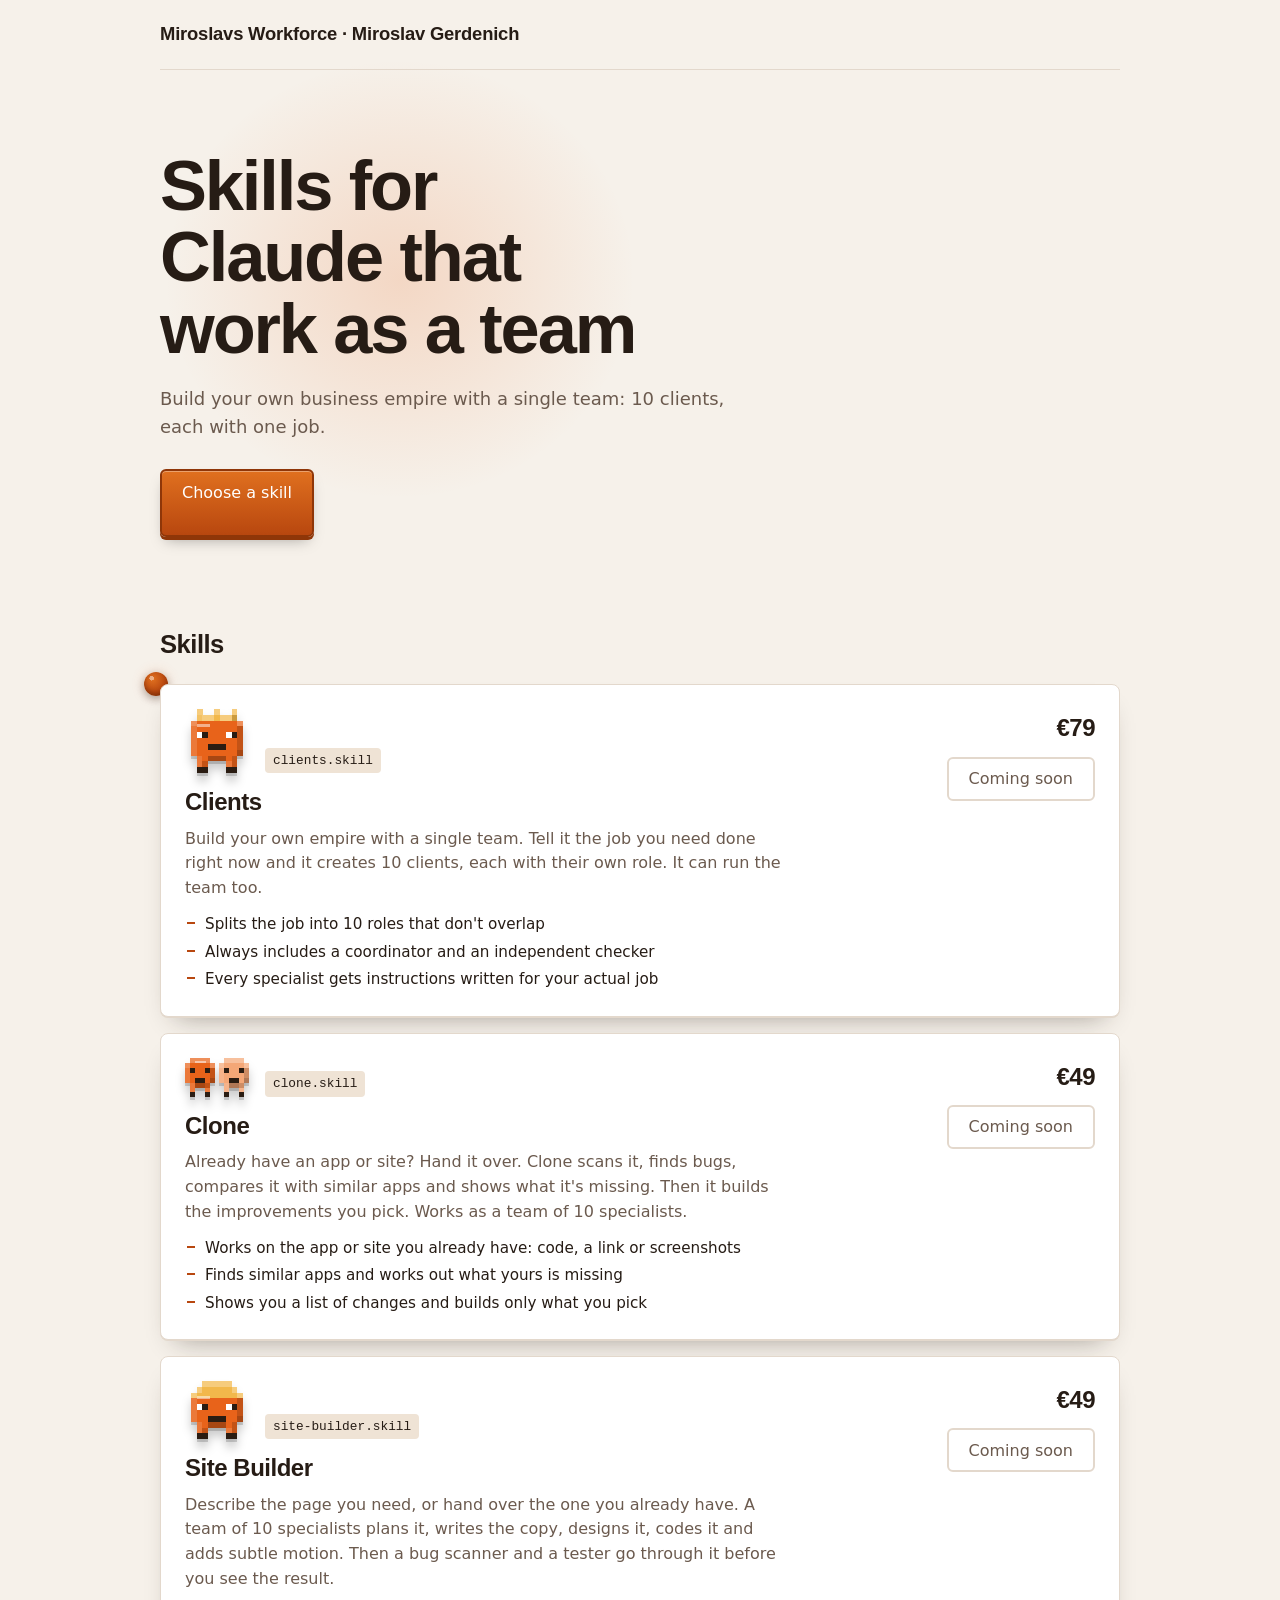
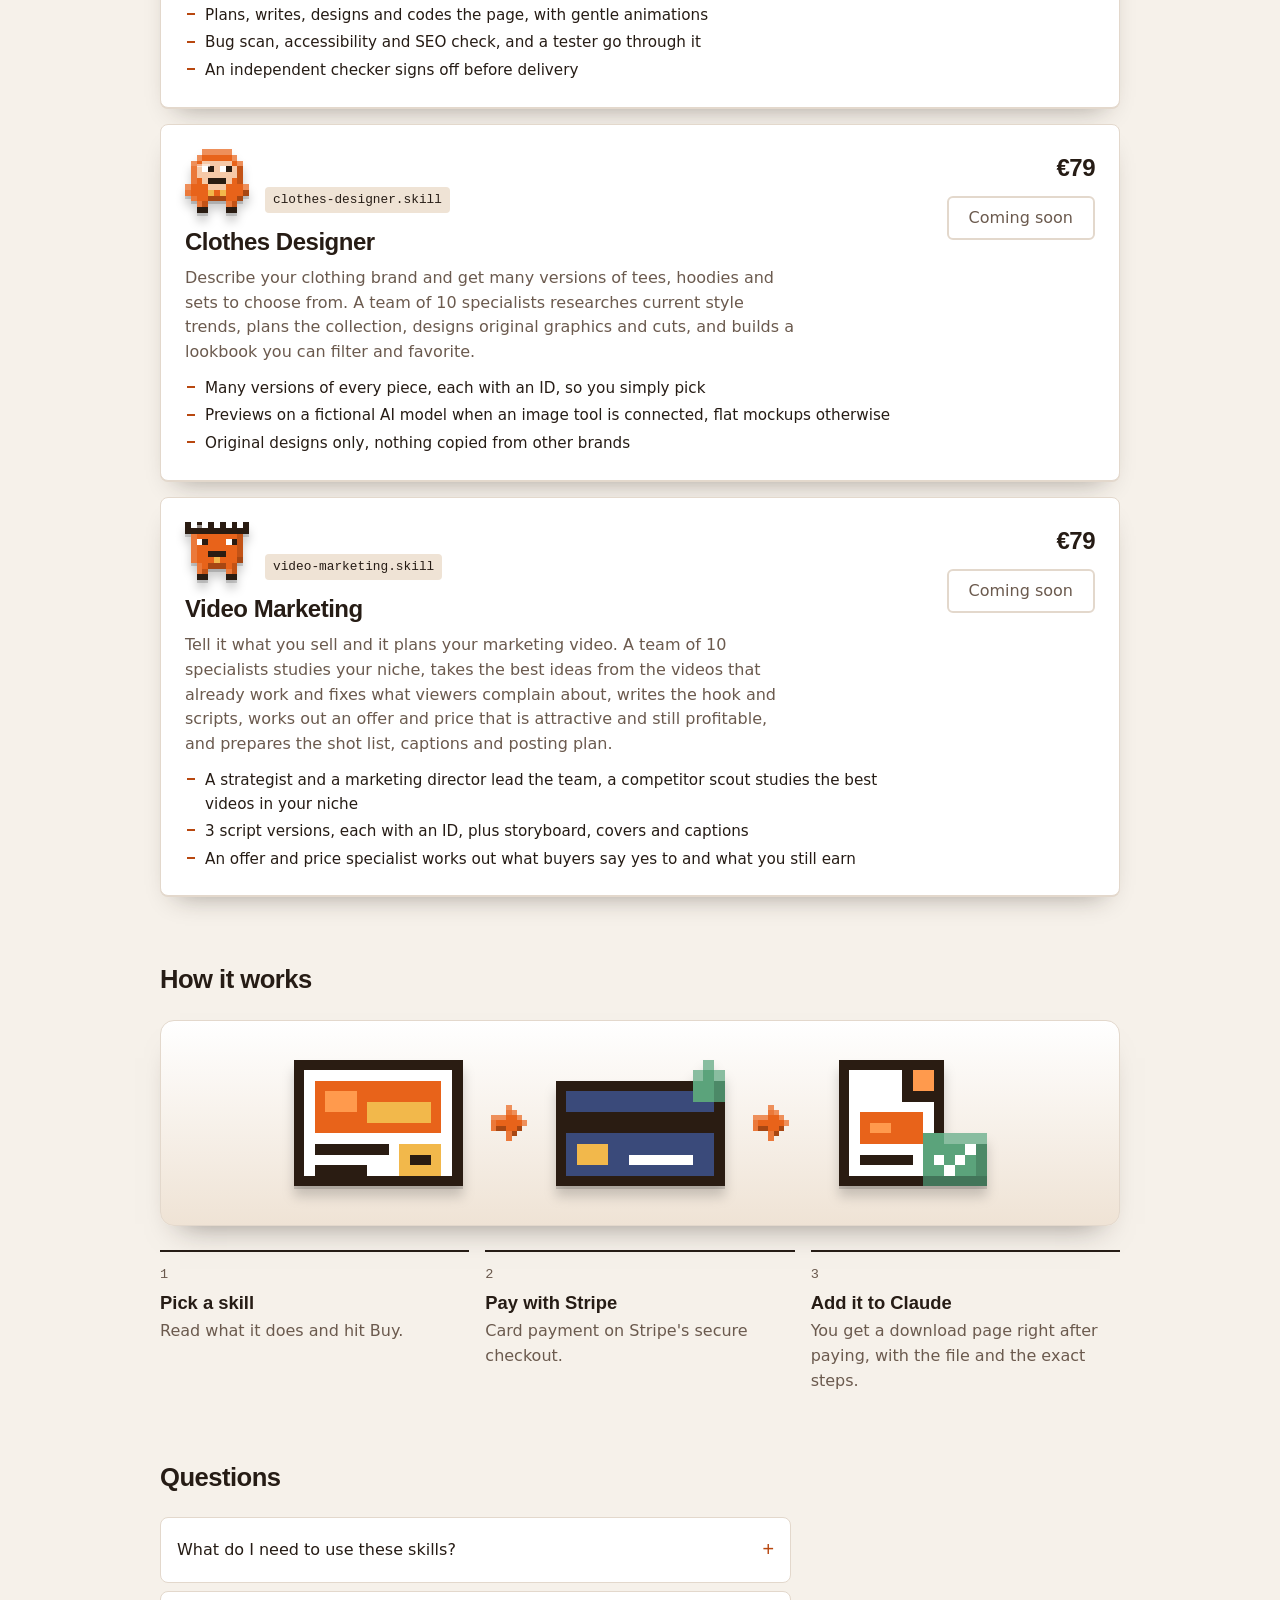
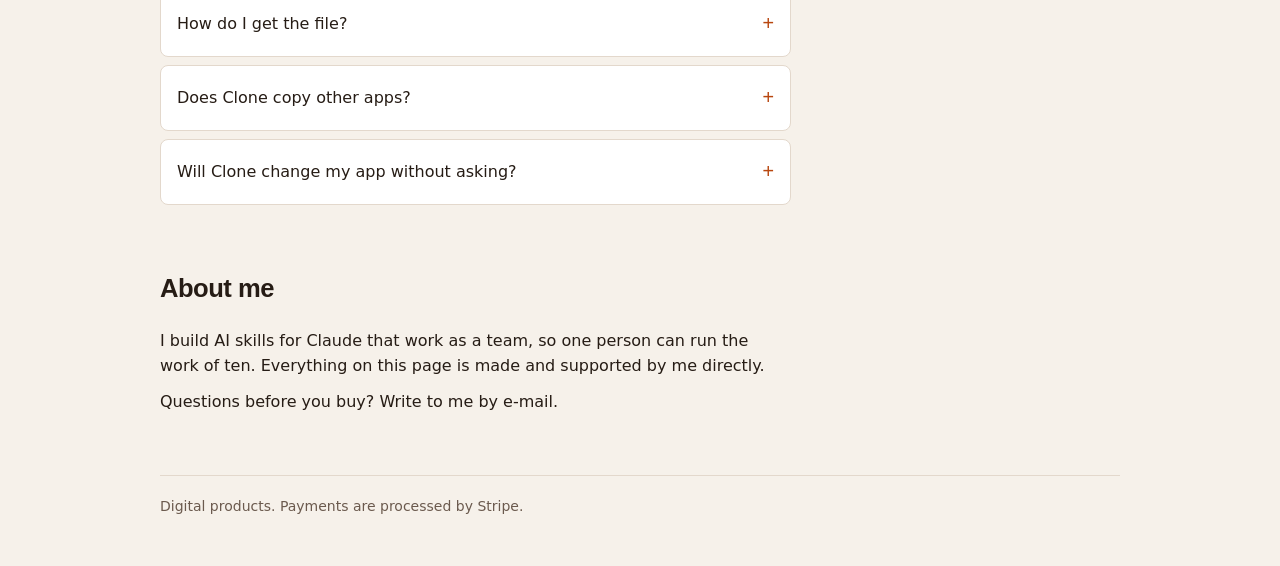
==== commit 2373233a: "Add Video Marketing skill to the storefront Co-Authored-By: Claude Sonnet 5.5 <noreply@anthropic.com" ====
--- a/index.html
+++ b/index.html
@@ -5,7 +5,7 @@
 <meta name="viewport" content="width=device-width, initial-scale=1, viewport-fit=cover">
 <meta http-equiv="Content-Security-Policy" content="default-src 'none'; script-src 'self'; style-src 'self' https://fonts.googleapis.com; font-src https://fonts.gstatic.com; img-src 'self' data:; connect-src 'none'; base-uri 'none'; form-action 'none'; object-src 'none'; upgrade-insecure-requests">
 <meta name="referrer" content="strict-origin-when-cross-origin">
-<meta name="description" content="Skills for Claude that work as a team. Clients, Clone, Site Builder and Clothes Designer by Miroslavs Workforce.">
+<meta name="description" content="Skills for Claude that work as a team. Clients, Clone, Site Builder, Clothes Designer and Video Marketing by Miroslavs Workforce.">
 <title>Miroslavs Workforce</title>
 <link rel="preconnect" href="https://fonts.googleapis.com">
 <link rel="preconnect" href="https://fonts.gstatic.com" crossorigin>
